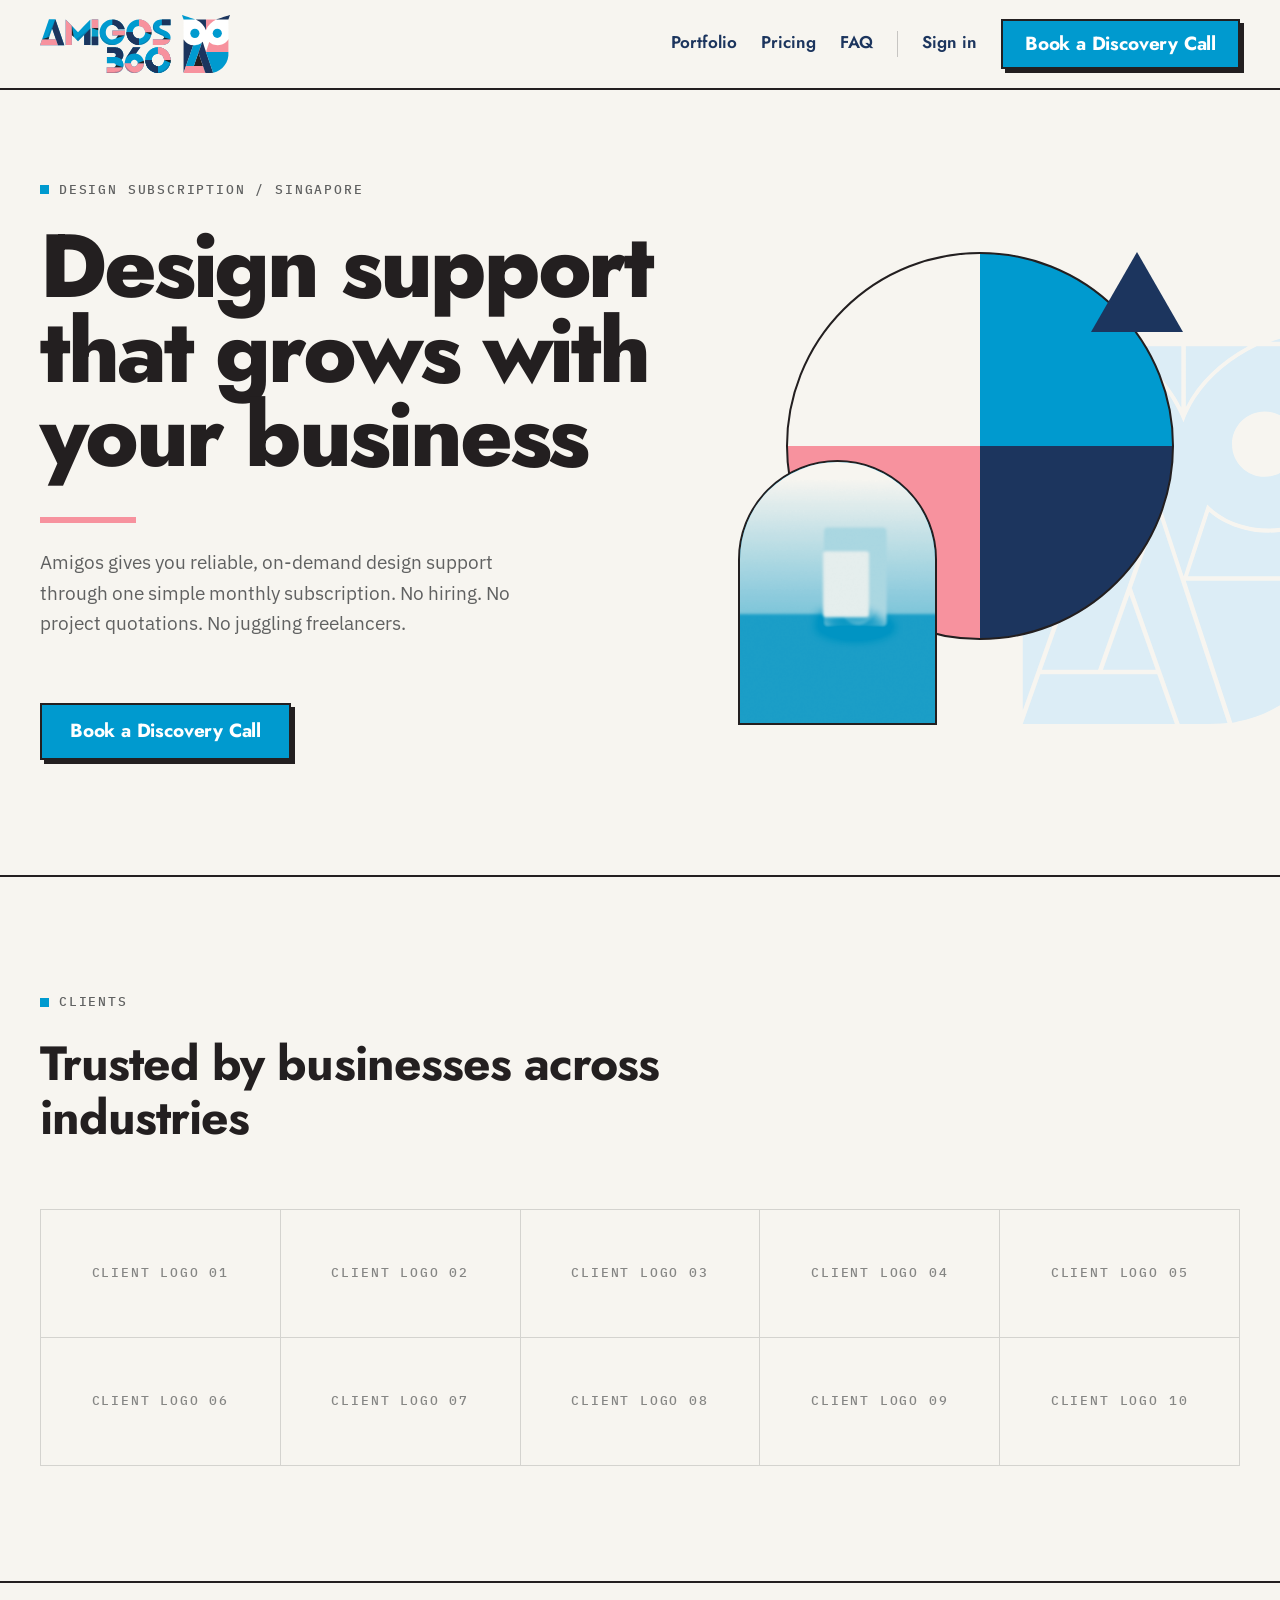
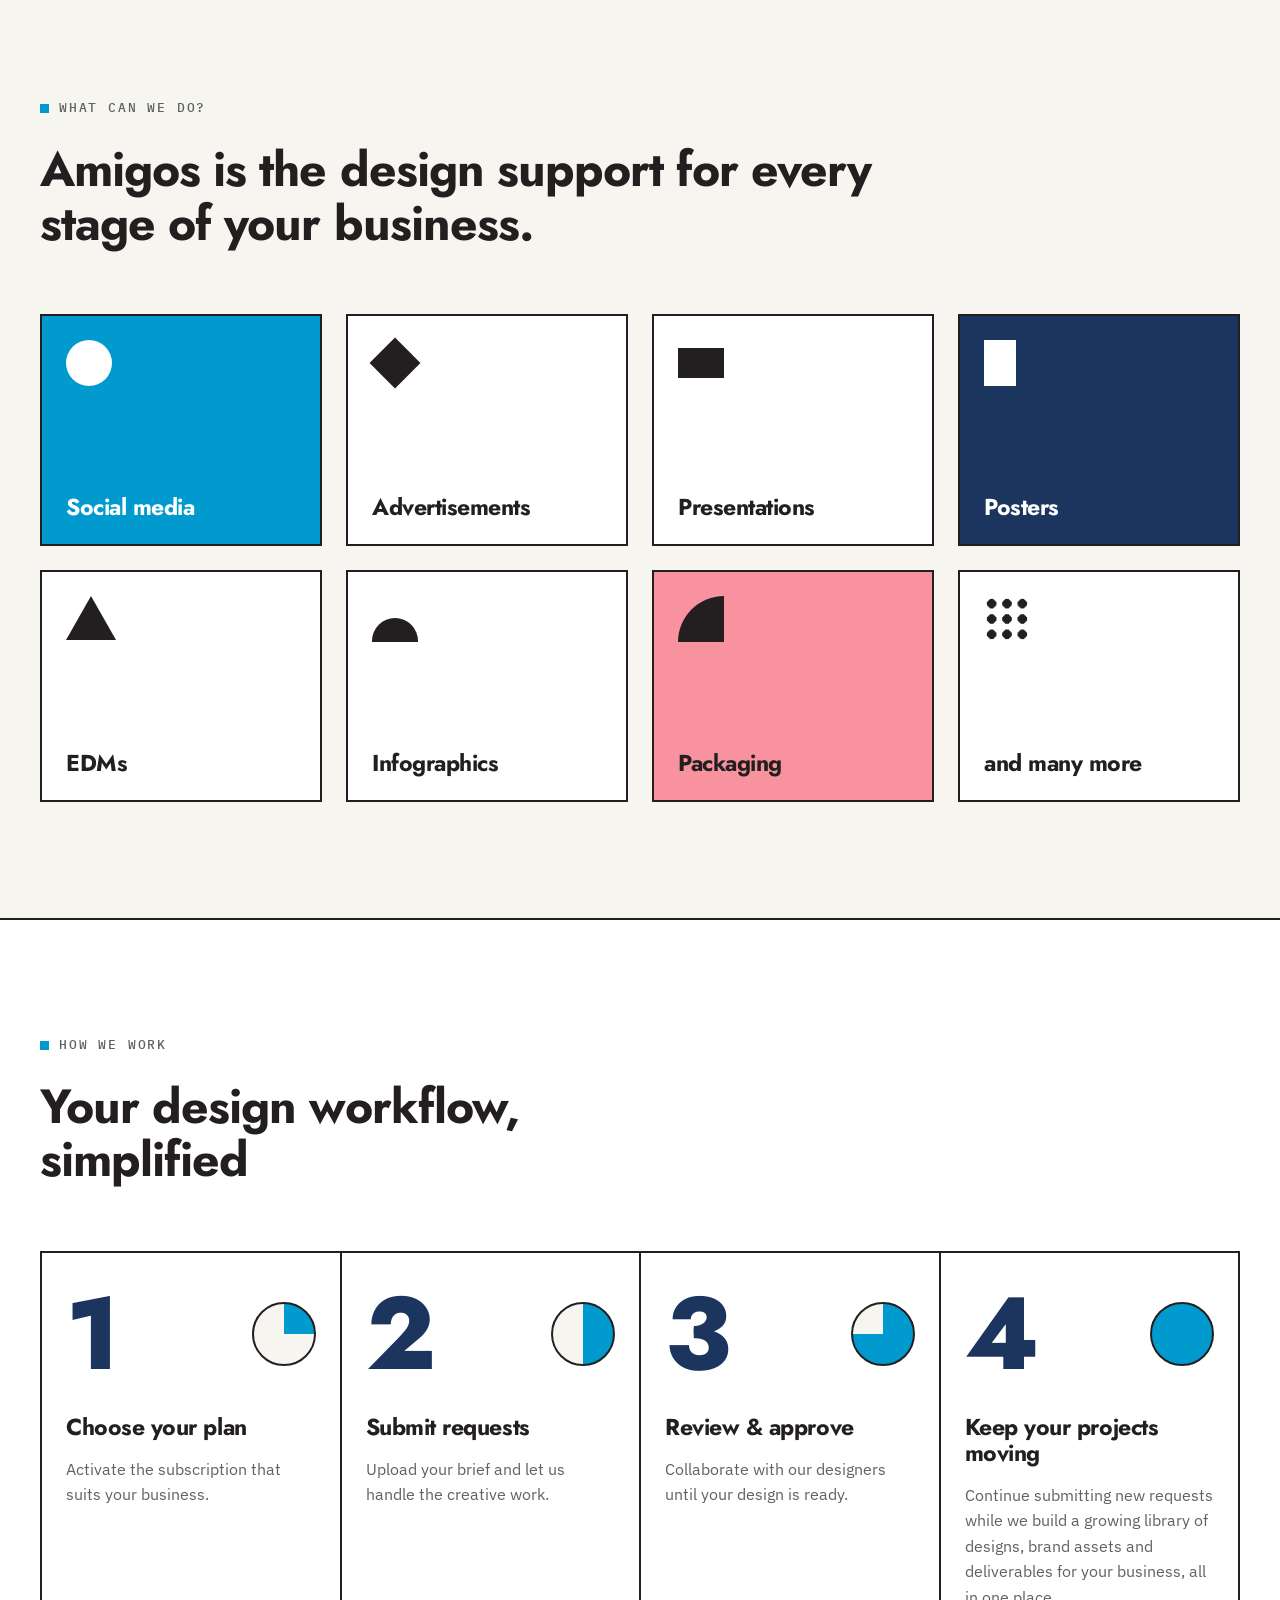
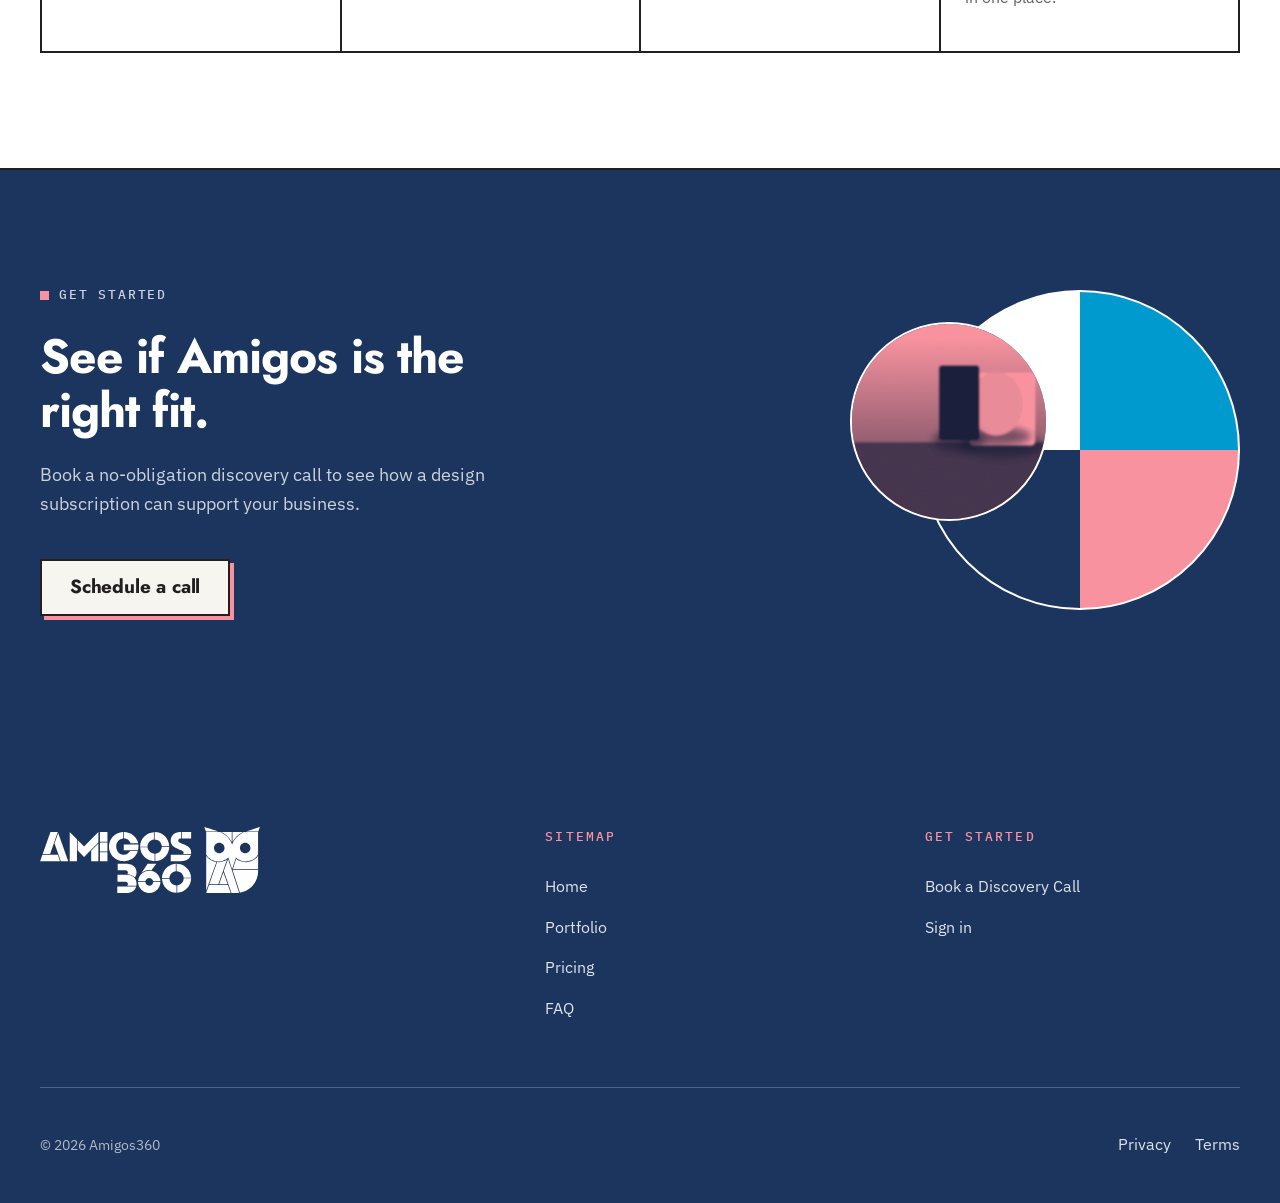
==== index.html @ 3d534c35 "Use the full-colour lockup in the navbar Swapped the navbar logo from deep-slate to the multicolour " ====
<!DOCTYPE html>
<html lang="en-SG">
<head>
  <meta charset="UTF-8">
  <meta name="viewport" content="width=device-width, initial-scale=1">
  <title>Amigos360 — Design support that grows with your business</title>
  <meta name="description" content="Amigos gives you reliable, on-demand design support through one simple monthly subscription. No hiring. No project quotations. No juggling freelancers.">

  <!-- Pre-launch. Remove both of these, and the Disallow in robots.txt, at sign-off. -->
  <meta name="robots" content="noindex, nofollow">

  <link rel="preconnect" href="https://fonts.googleapis.com">
  <link rel="preconnect" href="https://fonts.gstatic.com" crossorigin>
  <link href="https://fonts.googleapis.com/css2?family=IBM+Plex+Mono:wght@400;500&family=IBM+Plex+Sans:wght@400;500;600&family=Jost:wght@400;500;600;700;800&display=swap" rel="stylesheet">
  <link rel="stylesheet" href="css/styles.css">
  <link rel="icon" href="assets/amigos360-owl-cerulean.svg" type="image/svg+xml">

  <!-- Scroll-reveal only hides content once JS is confirmed running.
       Webflow does the same thing with its w-mod-js class. -->
  <script>document.documentElement.className += " js-on";</script>
</head>
<body>

  <a class="skip-link" href="#main">Skip to main content</a>

  <!-- ===== NAVBAR (shared component — identical markup on every page) ===== -->
  <header class="navbar">
    <div class="container">
      <div class="navbar-inner">
        <a class="navbar-brand" href="index.html" aria-label="Amigos360 home">
          <img class="navbar-logo" src="assets/amigos360-full-logo-colour.svg" alt="Amigos360">
        </a>

        <button class="nav-toggle" type="button" aria-expanded="false" aria-controls="nav-menu" aria-label="Open menu">
          <span class="nav-toggle-bar"></span>
          <span class="nav-toggle-bar"></span>
          <span class="nav-toggle-bar"></span>
        </button>

        <nav class="nav-menu" id="nav-menu" aria-label="Main">
          <a class="nav-link" href="portfolio.html">Portfolio</a>
          <a class="nav-link" href="pricing.html">Pricing</a>
          <a class="nav-link" href="faq.html">FAQ</a>
          <span class="nav-divider" aria-hidden="true"></span>
          <a class="nav-link" href="sign-in.html">Sign in</a>
          <a class="btn btn-primary nav-cta" href="book-a-call.html">Book a Discovery Call</a>
        </nav>
      </div>
    </div>
  </header>

  <main id="main">

    <!-- ===== HERO ===== -->
    <section class="section-hero">
      <div class="container">
        <div class="hero-inner">

          <div class="hero-content">
            <!-- TODO: eyebrow copy is mine, derived from the brief's own description
                 of Amigos360 ("a design-subscription service based in Singapore").
                 Needs client sign-off, same as the two below. -->
            <p class="eyebrow"><span class="eyebrow-marker" aria-hidden="true"></span>Design subscription / Singapore</p>
            <h1 class="hero-heading">Design support that grows with your business</h1>
            <div class="hero-rule" aria-hidden="true"></div>
            <p class="hero-sub">Amigos gives you reliable, on-demand design support through one simple monthly subscription. No hiring. No project quotations. No juggling freelancers.</p>
            <div class="hero-actions">
              <a class="btn btn-primary" href="book-a-call.html">Book a Discovery Call</a>
            </div>
          </div>

          <!-- Signature element: the 360 dial. Four quadrants = one full turn,
               echoing both the owl mark's geometry and the name. It reappears
               at quarter-turn increments in "How we work" and again in the CTA band. -->
          <!-- Photomontage: flat geometry + one duotone photographic cut.
               TODO: swap the placeholder for real Amigos photography — the
               duotone treatment is applied in CSS, so any image inherits it. -->
          <div class="hero-figure">
            <img class="hero-owl" src="assets/amigos360-owl-wash.svg" alt="" aria-hidden="true">
            <div class="hero-dial" aria-hidden="true"></div>
            <div class="hero-photo photo photo-duo-cerulean photo-arch">
              <img class="photo-img" src="assets/photo-placeholder-portrait.jpg"
                   alt="Placeholder for Amigos studio photography" loading="lazy" width="1200" height="1500">
              <span class="photo-tint" aria-hidden="true"></span>
            </div>
            <div class="hero-triangle" aria-hidden="true"></div>
          </div>

        </div>
      </div>
    </section>

    <!-- ===== SOCIAL PROOF ===== -->
    <section class="section-proof">
      <div class="container">
        <div class="proof-head reveal">
          <!-- TODO: eyebrow copy needs client sign-off. -->
          <p class="eyebrow"><span class="eyebrow-marker" aria-hidden="true"></span>Clients</p>
          <h2 class="section-heading section-heading-wide">Trusted by businesses across industries</h2>
        </div>

        <!-- TODO: replace the ten slots with real client logos (grayscale SVG/PNG). -->
        <div class="proof-grid reveal">
          <div class="proof-cell"><span class="proof-slot">Client logo 01</span></div>
          <div class="proof-cell"><span class="proof-slot">Client logo 02</span></div>
          <div class="proof-cell"><span class="proof-slot">Client logo 03</span></div>
          <div class="proof-cell"><span class="proof-slot">Client logo 04</span></div>
          <div class="proof-cell"><span class="proof-slot">Client logo 05</span></div>
          <div class="proof-cell"><span class="proof-slot">Client logo 06</span></div>
          <div class="proof-cell"><span class="proof-slot">Client logo 07</span></div>
          <div class="proof-cell"><span class="proof-slot">Client logo 08</span></div>
          <div class="proof-cell"><span class="proof-slot">Client logo 09</span></div>
          <div class="proof-cell"><span class="proof-slot">Client logo 10</span></div>
        </div>
      </div>
    </section>

    <!-- ===== WHAT CAN WE DO ===== -->
    <section class="section-services">
      <div class="container">
        <div class="services-head reveal">
          <p class="eyebrow"><span class="eyebrow-marker" aria-hidden="true"></span>What can we do?</p>
          <h2 class="section-heading section-heading-wide">Amigos is the design support for every stage of your business.</h2>
        </div>

        <div class="services-grid reveal">
          <div class="service-tile service-tile-cerulean">
            <span class="service-icon service-icon-circle" aria-hidden="true"></span>
            <h3 class="service-label">Social media</h3>
          </div>
          <div class="service-tile">
            <span class="service-icon service-icon-diamond" aria-hidden="true"></span>
            <h3 class="service-label">Advertisements</h3>
          </div>
          <div class="service-tile">
            <span class="service-icon service-icon-wide" aria-hidden="true"></span>
            <h3 class="service-label">Presentations</h3>
          </div>
          <div class="service-tile service-tile-slate">
            <span class="service-icon service-icon-tall" aria-hidden="true"></span>
            <h3 class="service-label">Posters</h3>
          </div>
          <div class="service-tile">
            <span class="service-icon service-icon-triangle" aria-hidden="true"></span>
            <h3 class="service-label">EDMs</h3>
          </div>
          <div class="service-tile">
            <span class="service-icon service-icon-semi" aria-hidden="true"></span>
            <h3 class="service-label">Infographics</h3>
          </div>
          <div class="service-tile service-tile-blush">
            <span class="service-icon service-icon-quarter" aria-hidden="true"></span>
            <h3 class="service-label">Packaging</h3>
          </div>
          <div class="service-tile">
            <span class="service-icon service-icon-dots" aria-hidden="true"></span>
            <h3 class="service-label">and many more</h3>
          </div>
        </div>
      </div>
    </section>

    <!-- ===== HOW WE WORK ===== -->
    <section class="section-process">
      <div class="container">
        <div class="process-head reveal">
          <p class="eyebrow"><span class="eyebrow-marker" aria-hidden="true"></span>How we work</p>
          <h2 class="section-heading">Your design workflow, simplified</h2>
        </div>

        <!-- Each step closes another 90° of the dial; step 4 completes the turn. -->
        <div class="process-grid reveal">
          <div class="process-step">
            <div class="step-topline">
              <span class="step-numeral">1</span>
              <span class="step-dial step-dial-1" aria-hidden="true"></span>
            </div>
            <h3 class="step-title">Choose your plan</h3>
            <p class="step-body">Activate the subscription that suits your business.</p>
          </div>

          <div class="process-step">
            <div class="step-topline">
              <span class="step-numeral">2</span>
              <span class="step-dial step-dial-2" aria-hidden="true"></span>
            </div>
            <h3 class="step-title">Submit requests</h3>
            <p class="step-body">Upload your brief and let us handle the creative work.</p>
          </div>

          <div class="process-step">
            <div class="step-topline">
              <span class="step-numeral">3</span>
              <span class="step-dial step-dial-3" aria-hidden="true"></span>
            </div>
            <h3 class="step-title">Review &amp; approve</h3>
            <p class="step-body">Collaborate with our designers until your design is ready.</p>
          </div>

          <div class="process-step">
            <div class="step-topline">
              <span class="step-numeral">4</span>
              <span class="step-dial step-dial-4" aria-hidden="true"></span>
            </div>
            <h3 class="step-title">Keep your projects moving</h3>
            <p class="step-body">Continue submitting new requests while we build a growing library of designs, brand assets and deliverables for your business, all in one place.</p>
          </div>
        </div>
      </div>
    </section>

    <!-- ===== CTA BAND (shared component — reused on pricing, portfolio, faq) ===== -->
    <section class="section-cta">
      <div class="container">
        <div class="cta-inner">
          <div class="cta-content">
            <!-- TODO: eyebrow copy needs client sign-off. Reuses the footer
                 column title wording so the vocabulary stays consistent. -->
            <p class="eyebrow eyebrow-light"><span class="eyebrow-marker eyebrow-marker-blush" aria-hidden="true"></span>Get started</p>
            <h2 class="cta-heading text-light">See if Amigos is the right fit.</h2>
            <p class="cta-sub">Book a no-obligation discovery call to see how a design subscription can support your business.</p>
            <div class="cta-actions">
              <a class="btn btn-paper" href="book-a-call.html">Schedule a call</a>
            </div>
          </div>

          <div class="cta-figure">
            <div class="cta-dial" aria-hidden="true"></div>
            <div class="cta-photo photo photo-duo-blush photo-circle">
              <img class="photo-img" src="assets/photo-placeholder-square.jpg"
                   alt="Placeholder for Amigos studio photography" loading="lazy" width="1200" height="1200">
              <span class="photo-tint" aria-hidden="true"></span>
            </div>
          </div>
        </div>
      </div>
    </section>

  </main>

  <!-- ===== FOOTER (shared component — identical markup on every page) ===== -->
  <footer class="footer">
    <div class="container">
      <div class="footer-inner">
        <div class="footer-brand">
          <img class="footer-logo" src="assets/amigos360-full-logo-reverse-white.svg" alt="Amigos360">
          <!-- TODO: optional one-line footer blurb — use .footer-blurb. Client copy required. -->
        </div>

        <div class="footer-col">
          <h2 class="footer-col-title">Sitemap</h2>
          <ul class="footer-list">
            <li><a class="footer-link" href="index.html">Home</a></li>
            <li><a class="footer-link" href="portfolio.html">Portfolio</a></li>
            <li><a class="footer-link" href="pricing.html">Pricing</a></li>
            <li><a class="footer-link" href="faq.html">FAQ</a></li>
          </ul>
        </div>

        <div class="footer-col">
          <h2 class="footer-col-title">Get started</h2>
          <ul class="footer-list">
            <li><a class="footer-link" href="book-a-call.html">Book a Discovery Call</a></li>
            <li><a class="footer-link" href="sign-in.html">Sign in</a></li>
          </ul>
        </div>
      </div>

      <div class="footer-base">
        <p class="footer-copy">© 2026 Amigos360</p>
        <!-- TODO: legal pages not in scope — links point nowhere until pages exist. -->
        <div class="footer-legal">
          <a class="footer-link" href="#">Privacy</a>
          <a class="footer-link" href="#">Terms</a>
        </div>
      </div>
    </div>
  </footer>

  <script src="js/main.js"></script>
</body>
</html>
---- css/styles.css ----
/* =========================================================================
   AMIGOS360 — styles.css
   Bauhaus-derived design system. Vanilla CSS, desktop-first.
   Breakpoints match Webflow defaults: 1280 / 992 / 768 / 480.
   Style via classes only. Max 2 levels of descendant selectors.
   ========================================================================= */

/* ===== TOKENS ===== */
:root {
  /* Brand colour — sampled from the supplied logo SVGs, not approximated */
  --cerulean:    #009ACF;   /* logo .cls-1 / .cls-7 */
  --deep-slate:  #1C355E;   /* logo .cls-2 / .cls-3 */
  --blush:       #F7929E;   /* logo .cls-6 */
  --ink:         #231F20;   /* logo .cls-5 — body text + hard print shadow */
  --grey:        #606161;   /* logo .cls-1 (colour variant) — muted text, 5.7:1 on paper */
  --paper:       #F7F5F0;   /* off-white ground */
  --white:       #FFFFFF;

  /* Tints used only as flat fills, never behind text */
  --cerulean-wash: #E5F4FA;
  --blush-wash:    #FDEBED;

  /* Type */
  --font-display: "Jost", "Century Gothic", "Futura", sans-serif;
  /* IBM Plex Sans, not Inter. Plex Sans and Plex Mono are one superfamily drawn
     together, so the body text and the micro-labels share skeletons — the same
     pairing the Halden Miller reference uses. It is also a closer stand-in for
     the real brand face (Helvetica Now Text) than Inter, which reads as generic
     product-UI and turns up on every third site. */
  --font-body:    "IBM Plex Sans", "Helvetica Neue", Arial, sans-serif;
  /* Utility face for every micro-label: eyebrows, placeholder captions, footer
     column titles. Borrowed from the Halden Miller reference, which sets all its
     small labels in IBM Plex Mono. A technical/stencil annotation face is also
     period-correct for Bauhaus, so it costs the direction nothing. */
  --font-mono:    "IBM Plex Mono", ui-monospace, SFMono-Regular, Menlo, monospace;

  --fs-h1:      clamp(3rem, 7vw, 6rem);
  --fs-h2:      clamp(2.125rem, 4.2vw, 3rem);
  --fs-h3:      clamp(1.25rem, 1.8vw, 1.5rem);
  --fs-body:    1.125rem;
  --fs-body-sm: 1rem;
  --fs-label:   0.8125rem;
  --fs-numeral: clamp(4rem, 8vw, 7.5rem);

  --lh-tight: 0.94;
  --lh-snug:  1.12;
  --lh-body:  1.6;

  /* Spacing */
  --s-xs:  8px;
  --s-sm:  16px;
  --s-md:  24px;
  --s-lg:  40px;
  --s-xl:  64px;
  --s-2xl: 96px;
  --s-3xl: 128px;

  --section-py: clamp(64px, 9vw, 128px);
  --container-max: 1280px;
  --container-pad: clamp(20px, 5vw, 40px);

  /* Structure — Bauhaus keeps its construction visible */
  --rule: 1px solid rgba(35, 31, 32, 0.16);
  --rule-strong: 2px solid var(--ink);
  --border-w: 2px;
  --print-shadow: 4px 4px 0 var(--ink);
  --print-shadow-sm: 3px 3px 0 var(--ink);

  --ease: cubic-bezier(0.2, 0.7, 0.3, 1);
}

/* ===== RESET & BASE ===== */
*,
*::before,
*::after { box-sizing: border-box; }

/* The UA stylesheet's [hidden] { display: none } is a *user-agent* rule, so ANY
   author rule that sets display beats it. .placeholder-media sets display:flex,
   which silently defeated the portfolio filter — filtered-out tiles stayed on
   screen. Enforce it once here so hiding works on every element. */
[hidden] { display: none !important; }

html { -webkit-text-size-adjust: 100%; scroll-behavior: smooth; }

body {
  margin: 0;
  background-color: var(--paper);
  color: var(--ink);
  font-family: var(--font-body);
  font-size: var(--fs-body);
  line-height: var(--lh-body);
  -webkit-font-smoothing: antialiased;
}

img { max-width: 100%; height: auto; display: block; border: 0; }

h1, h2, h3, h4 {
  margin: 0;
  font-family: var(--font-display);
  font-weight: 700;
  letter-spacing: -0.02em;
}

p { margin: 0; }

ul { margin: 0; padding: 0; list-style: none; }

a { color: inherit; text-decoration: none; }

button { font: inherit; color: inherit; background: none; border: 0; cursor: pointer; }

/* Visible focus on every interactive element — Bauhaus-appropriate hard ring */
a:focus-visible,
button:focus-visible,
input:focus-visible,
select:focus-visible,
summary:focus-visible {
  outline: 3px solid var(--cerulean);
  outline-offset: 3px;
}

.skip-link {
  position: absolute;
  left: -9999px;
  top: 0;
  z-index: 999;
  padding: 12px 20px;
  background-color: var(--deep-slate);
  color: var(--white);
  font-family: var(--font-display);
  font-weight: 700;
}
.skip-link:focus { left: 0; }

/* ===== LAYOUT ===== */
.container {
  width: 100%;
  max-width: var(--container-max);
  margin: 0 auto;
  padding-inline: var(--container-pad);
}

/* ===== TYPOGRAPHY UTILITIES ===== */
/* Section eyebrow. Mono label + a square marker — the reference uses a rounded
   pill here, which would fight this system's zero-radius rule, so the chip
   becomes a geometric primitive instead. */
.eyebrow {
  display: flex;
  align-items: center;
  gap: 10px;
  font-family: var(--font-mono);
  font-size: var(--fs-label);
  font-weight: 500;
  letter-spacing: 0.14em;
  text-transform: uppercase;
  color: var(--grey);
  margin-bottom: var(--s-md);
}

.eyebrow-marker {
  flex-shrink: 0;
  width: 9px;
  height: 9px;
  background-color: var(--cerulean);
}

.eyebrow-light { color: rgba(255, 255, 255, 0.78); }
.eyebrow-marker-blush { background-color: var(--blush); }

.section-heading {
  font-size: var(--fs-h2);
  line-height: var(--lh-snug);
  max-width: 20ch;
}

.section-heading-wide { max-width: 26ch; }

.section-intro {
  font-size: var(--fs-body);
  color: var(--grey);
  max-width: 54ch;
  margin-top: var(--s-md);
}

.text-light { color: var(--white); }

/* ===== BUTTONS =====
   Cerulean + white measures 3.22:1, which clears WCAG AA for LARGE text only.
   Every cerulean button is therefore locked to 700 weight at 19px minimum,
   plus a hard ink border that carries the edge. Never shrink these below 19px. */
.btn {
  display: inline-flex;
  align-items: center;
  justify-content: center;
  gap: var(--s-xs);
  padding: 16px 28px;
  border: var(--border-w) solid var(--ink);
  border-radius: 0;
  font-family: var(--font-display);
  font-size: 1.1875rem;   /* 19px — AA large-text threshold at 700 */
  font-weight: 700;
  line-height: 1.1;
  letter-spacing: -0.01em;
  text-align: center;
  transition: transform 0.18s var(--ease), box-shadow 0.18s var(--ease),
              background-color 0.18s var(--ease);
}

.btn-primary {
  background-color: var(--cerulean);
  color: var(--white);
  box-shadow: var(--print-shadow);
}
.btn-primary:hover { transform: translate(-2px, -2px); box-shadow: 6px 6px 0 var(--ink); }
.btn-primary:active { transform: translate(2px, 2px); box-shadow: 1px 1px 0 var(--ink); }

.btn-slate {
  background-color: var(--deep-slate);
  color: var(--white);
  box-shadow: var(--print-shadow);
}
.btn-slate:hover { transform: translate(-2px, -2px); box-shadow: 6px 6px 0 var(--ink); }
.btn-slate:active { transform: translate(2px, 2px); box-shadow: 1px 1px 0 var(--ink); }

.btn-paper {
  background-color: var(--paper);
  color: var(--ink);
  box-shadow: 4px 4px 0 var(--blush);
}
.btn-paper:hover { transform: translate(-2px, -2px); box-shadow: 6px 6px 0 var(--blush); }
.btn-paper:active { transform: translate(2px, 2px); box-shadow: 1px 1px 0 var(--blush); }

.btn-full { width: 100%; }

/* ===== NAVBAR ===== */
.navbar {
  position: sticky;
  top: 0;
  z-index: 100;
  background-color: var(--paper);
  border-bottom: var(--rule-strong);
}

.navbar-inner {
  display: flex;
  align-items: center;
  justify-content: space-between;
  gap: var(--s-lg);
  min-height: 88px;
  padding-block: 14px;
}

.navbar-brand { display: block; flex-shrink: 0; }

.navbar-logo { width: 190px; height: auto; }

.nav-menu {
  display: flex;
  align-items: center;
  gap: var(--s-lg);
}

.nav-link {
  font-family: var(--font-display);
  font-size: 1.0625rem;
  font-weight: 600;
  color: var(--deep-slate);
  padding-block: 6px;
  border-bottom: 2px solid transparent;
  transition: border-color 0.18s var(--ease);
}
.nav-link:hover { border-bottom-color: var(--cerulean); }

.nav-link-current { border-bottom-color: var(--cerulean); }

.nav-divider {
  width: 1px;
  height: 26px;
  background-color: rgba(35, 31, 32, 0.22);
}

.nav-cta { padding: 13px 22px; }

.nav-toggle {
  display: none;
  flex-direction: column;
  justify-content: center;
  gap: 5px;
  width: 48px;
  height: 48px;
  padding: 0 10px;
  border: var(--border-w) solid var(--ink);
  background-color: var(--white);
}

.nav-toggle-bar {
  display: block;
  height: 2px;
  width: 100%;
  background-color: var(--ink);
  transition: transform 0.2s var(--ease), opacity 0.2s var(--ease);
}

/* ===== FOOTER ===== */
.footer {
  background-color: var(--deep-slate);
  color: var(--white);
  padding-top: var(--s-2xl);
  padding-bottom: var(--s-lg);
}

.footer-inner {
  display: grid;
  grid-template-columns: 1.4fr 1fr 1fr;
  gap: var(--s-xl);
  padding-bottom: var(--s-xl);
  border-bottom: 1px solid rgba(255, 255, 255, 0.22);
}

.footer-logo { width: 220px; margin-bottom: var(--s-md); }

.footer-blurb {
  font-size: var(--fs-body-sm);
  color: rgba(255, 255, 255, 0.72);
  max-width: 34ch;
}

.footer-col-title {
  font-family: var(--font-mono);
  font-size: var(--fs-label);
  font-weight: 500;
  letter-spacing: 0.16em;
  text-transform: uppercase;
  color: var(--blush);
  margin-bottom: var(--s-md);
}

.footer-list { display: flex; flex-direction: column; gap: 12px; }

.footer-link {
  font-size: var(--fs-body-sm);
  color: rgba(255, 255, 255, 0.86);
  border-bottom: 1px solid transparent;
  align-self: flex-start;
  padding-block: 4px;   /* lifts the hit area to 29px — WCAG 2.5.8 wants 24px+ */
}
.footer-link:hover { border-bottom-color: var(--blush); color: var(--white); }

.footer-base {
  display: flex;
  align-items: center;
  justify-content: space-between;
  gap: var(--s-md);
  padding-top: var(--s-lg);
  font-size: 0.875rem;
  color: rgba(255, 255, 255, 0.66);
}

.footer-legal { display: flex; gap: var(--s-md); }

/* ===== CTA BAND (shared component) ===== */
.section-cta {
  background-color: var(--deep-slate);
  color: var(--white);
  padding-block: var(--section-py);
  overflow: hidden;
}

.cta-inner {
  display: grid;
  grid-template-columns: 1.35fr 1fr;
  align-items: center;
  gap: var(--s-2xl);
  position: relative;
}

.cta-heading {
  font-size: var(--fs-h2);
  line-height: var(--lh-snug);
  max-width: 16ch;
}

.cta-sub {
  margin-top: var(--s-md);
  font-size: var(--fs-body);
  color: rgba(255, 255, 255, 0.78);
  max-width: 46ch;
}

.cta-actions { margin-top: var(--s-lg); }

/* The 360 motif again — a full dial, closing the loop the page opened with.
   Deliberately no owl here: it collided with the dial's white quadrant, and the
   dial alone is the stronger closing mark. */
/* justify-self, not margin-left:auto — auto margins cancel a grid item's
   stretch, which collapsed this box to 0x0 and took the dial with it. */
.cta-figure {
  position: relative;
  justify-self: end;
  width: 100%;
  max-width: 320px;
  aspect-ratio: 1;
}

.cta-dial {
  position: absolute;
  inset: 0;
  border-radius: 50%;
  border: var(--border-w) solid var(--white);
  background-image: conic-gradient(
    var(--cerulean) 0deg 90deg,
    var(--blush) 90deg 180deg,
    transparent 180deg 270deg,
    var(--white) 270deg 360deg
  );
}

/* Photographic counterpart, offset behind the flat dial — the same montage
   pairing as the hero, reversed so the page closes on the photo, not the shape. */
.cta-photo {
  position: absolute;
  left: -22%;
  bottom: -10%;
  width: 62%;
  aspect-ratio: 1;
  border: var(--border-w) solid var(--white);
  z-index: 2;
}

/* ===== PHOTOMONTAGE =====
   Bauhaus/Constructivist duotone: a grayscale plate printed in two inks, cut
   into a geometric shape and overlapped with flat colour. Three stacked layers:

     1. container background = the SHADOW ink
     2. the grayscale image, mix-blend-mode: screen → shadows take the container ink
     3. .photo-tint overlay,  mix-blend-mode: multiply → highlights take the second ink

   Webflow rebuild: Effects panel → Filter (grayscale) on the image, Blending on
   both the image and the tint div. No custom code needed. */
.photo {
  position: relative;
  overflow: hidden;
  background-color: var(--deep-slate);
  isolation: isolate;          /* keeps the blend from reaching the page behind */
}

.photo-img {
  display: block;
  width: 100%;
  height: 100%;
  object-fit: cover;
  filter: grayscale(1) contrast(1.12);
  mix-blend-mode: screen;
}

.photo-tint {
  position: absolute;
  inset: 0;
  mix-blend-mode: multiply;
  pointer-events: none;
}

/* Ink pairs. Container = shadow ink, .photo-tint = highlight ink.
   Final shadows land on shadow x highlight, final highlights on the highlight
   ink alone — so the HIGHLIGHT ink must be light or the image goes muddy.
   Cerulean is a mid-tone and caps brightness, so it is only ever a shadow ink. */
.photo-duo-cerulean { background-color: var(--cerulean); }
.photo-duo-cerulean .photo-tint { background-color: var(--paper); }

.photo-duo-blush { background-color: var(--deep-slate); }
.photo-duo-blush .photo-tint { background-color: var(--blush); }

.photo-duo-slate { background-color: var(--ink); }
.photo-duo-slate .photo-tint { background-color: var(--cerulean-wash); }

/* Straight grayscale, no second ink — for the client logo wall */
.photo-mono .photo-img { mix-blend-mode: normal; }
.photo-mono .photo-tint { display: none; }

/* Geometric cuts. The shape is the montage. */
.photo-circle  { border-radius: 50%; aspect-ratio: 1; }
.photo-arch    { border-radius: 999px 999px 0 0; }
.photo-quarter { border-radius: 100% 0 0 0; }
.photo-square  { border-radius: 0; }

.photo-caption {
  position: absolute;
  left: var(--s-md);
  bottom: var(--s-md);
  z-index: 2;
  font-family: var(--font-mono);
  font-size: var(--fs-label);
  font-weight: 500;
  letter-spacing: 0.1em;
  text-transform: uppercase;
  color: var(--white);
}

/* ===== PLACEHOLDER MEDIA (reusable) ===== */
.placeholder-media {
  display: flex;
  align-items: flex-end;
  padding: var(--s-md);
  border: var(--border-w) solid var(--ink);
  background-color: var(--cerulean-wash);
  color: var(--ink);
  overflow: hidden;
}

.placeholder-label {
  font-family: var(--font-mono);
  font-size: var(--fs-label);
  font-weight: 500;
  letter-spacing: 0.08em;
  text-transform: uppercase;
  line-height: 1.3;
}

.placeholder-1x1  { aspect-ratio: 1 / 1; }
.placeholder-4x5  { aspect-ratio: 4 / 5; }
.placeholder-16x9 { aspect-ratio: 16 / 9; }

/* Ink, not white. White on cerulean is 3.22:1 — fine for a 24px+ bold service
   label, but these captions are 13px, which needs 4.5:1. Ink gives 5.07:1. */
.placeholder-cerulean { background-color: var(--cerulean); color: var(--ink); }
.placeholder-slate    { background-color: var(--deep-slate); color: var(--white); }
.placeholder-blush    { background-color: var(--blush); color: var(--ink); }
.placeholder-paper    { background-color: var(--paper); color: var(--ink); }
.placeholder-white    { background-color: var(--white); color: var(--ink); }

/* ===== HERO ===== */
.section-hero {
  padding-block: clamp(56px, 7vw, 104px) clamp(64px, 9vw, 120px);
  border-bottom: var(--rule-strong);
  overflow: hidden;
}

.hero-inner {
  display: grid;
  grid-template-columns: 7fr 5fr;   /* asymmetric: type block ~58% */
  align-items: center;
  gap: var(--s-2xl);
}

.hero-heading {
  font-size: var(--fs-h1);
  font-weight: 800;
  line-height: var(--lh-tight);
  letter-spacing: -0.035em;
  max-width: 14ch;
}

.hero-rule {
  width: 96px;
  height: 6px;
  background-color: var(--blush);
  margin-block: var(--s-lg) var(--s-md);
}

.hero-sub {
  font-size: clamp(1.125rem, 1.5vw, 1.3125rem);
  color: var(--grey);
  max-width: 46ch;
}

.hero-actions {
  display: flex;
  flex-wrap: wrap;
  gap: var(--s-md);
  margin-top: var(--s-xl);
}

/* Hero composition — the signature 360 dial */
.hero-figure {
  position: relative;
  aspect-ratio: 1;
  width: 100%;
}

/* Width + aspect-ratio, never four unequal insets — insets made this an ellipse. */
.hero-dial {
  position: absolute;
  top: 4%;
  left: 4%;
  width: 82%;
  aspect-ratio: 1;
  border-radius: 50%;
  border: var(--border-w) solid var(--ink);
  background-image: conic-gradient(
    var(--cerulean)   0deg  90deg,
    var(--deep-slate) 90deg 180deg,
    var(--blush)      180deg 270deg,
    var(--paper)      270deg 360deg
  );
}

/* The montage element: a duotone photo cut to an arch, overlapping the dial.
   Arch, circle, triangle — three primitives, one of them photographic. */
.hero-photo {
  position: absolute;
  left: -6%;
  bottom: -4%;
  width: 42%;
  aspect-ratio: 3 / 4;
  border: var(--border-w) solid var(--ink);
  z-index: 2;
}

.hero-triangle {
  position: absolute;
  right: 12%;
  top: 4%;
  width: 0;
  height: 0;
  border-left: 46px solid transparent;
  border-right: 46px solid transparent;
  border-bottom: 80px solid var(--deep-slate);
}

/* Owl at low emphasis, bleeding off the hero's right edge (clipped by
   .section-hero overflow). Flat pale tint rather than opacity — Bauhaus
   colour blocking stays honest, and it never competes with the dial. */
.hero-owl {
  position: absolute;
  right: -26%;
  bottom: -6%;
  width: 76%;
}

/* ===== SOCIAL PROOF ===== */
.section-proof {
  padding-block: var(--section-py);
  border-bottom: var(--rule-strong);
}

.proof-head { margin-bottom: var(--s-xl); }

/* The grid is the graphic: hairline rules do the work, no boxes */
.proof-grid {
  display: grid;
  grid-template-columns: repeat(5, 1fr);
  border-top: var(--rule);
  border-left: var(--rule);
}

.proof-cell {
  display: flex;
  align-items: center;
  justify-content: center;
  min-height: 128px;
  padding: var(--s-md);
  border-right: var(--rule);
  border-bottom: var(--rule);
}

.proof-slot {
  font-family: var(--font-mono);
  font-size: var(--fs-label);
  font-weight: 500;
  letter-spacing: 0.14em;
  text-transform: uppercase;
  color: var(--grey);
  opacity: 0.75;
}

/* ===== SERVICES ===== */
.section-services {
  padding-block: var(--section-py);
  border-bottom: var(--rule-strong);
}

.services-head { margin-bottom: var(--s-xl); }

.services-grid {
  display: grid;
  grid-template-columns: repeat(4, 1fr);
  gap: var(--s-md);
}

.service-tile {
  display: flex;
  flex-direction: column;
  justify-content: space-between;
  gap: var(--s-2xl);
  min-height: 232px;
  padding: var(--s-md);
  border: var(--border-w) solid var(--ink);
  background-color: var(--white);
}

.service-tile-cerulean { background-color: var(--cerulean); color: var(--white); }
.service-tile-slate    { background-color: var(--deep-slate); color: var(--white); }
.service-tile-blush    { background-color: var(--blush); color: var(--ink); }

.service-label {
  font-size: var(--fs-h3);
  font-weight: 700;
  line-height: var(--lh-snug);
}

/* Geometric icons — pure CSS primitives, one per service */
.service-icon {
  width: 46px;
  height: 46px;
  background-color: var(--ink);
}
.service-icon-circle    { border-radius: 50%; }
.service-icon-diamond   { transform: rotate(45deg); width: 36px; height: 36px; margin: 5px; }
.service-icon-wide      { height: 30px; margin-block: 8px; }
.service-icon-tall      { width: 32px; }
.service-icon-triangle  {
  width: 0; height: 0; background-color: transparent;
  border-left: 25px solid transparent;
  border-right: 25px solid transparent;
  border-bottom: 44px solid var(--ink);
}
.service-icon-semi      { height: 24px; border-radius: 46px 46px 0 0; margin-top: 22px; }
.service-icon-quarter   { border-radius: 100% 0 0 0; }
.service-icon-dots      {
  background-color: transparent;
  background-image: radial-gradient(var(--ink) 42%, transparent 44%);
  background-size: 15.33px 15.33px;
}

/* Icon colour follows tile contrast */
.service-tile-cerulean .service-icon,
.service-tile-slate .service-icon { background-color: var(--white); }
.service-tile-cerulean .service-icon-triangle,
.service-tile-slate .service-icon-triangle {
  background-color: transparent;
  border-bottom-color: var(--white);
}
.service-tile-cerulean .service-icon-dots,
.service-tile-slate .service-icon-dots {
  background-color: transparent;
  background-image: radial-gradient(var(--white) 42%, transparent 44%);
}

/* ===== PROCESS =====
   Four steps, each closing another 90° of the dial. Step 4 completes 360°.
   The numbering is load-bearing here: the plan really is a sequence. */
.section-process {
  padding-block: var(--section-py);
  background-color: var(--white);
  border-bottom: var(--rule-strong);
}

.process-head { margin-bottom: var(--s-xl); }

.process-grid {
  display: grid;
  grid-template-columns: repeat(4, 1fr);
  gap: 0;
  border-left: var(--rule-strong);
  border-bottom: var(--rule-strong);   /* closes the box; open rules read as broken */
}

.process-step {
  display: flex;
  flex-direction: column;
  padding: var(--s-lg) var(--s-md) var(--s-lg);
  border-right: var(--rule-strong);
  border-top: var(--rule-strong);
}

.step-topline {
  display: flex;
  align-items: center;
  justify-content: space-between;
  gap: var(--s-sm);
  margin-bottom: var(--s-lg);
}

.step-numeral {
  font-family: var(--font-display);
  font-size: var(--fs-numeral);
  font-weight: 800;
  line-height: 0.8;
  letter-spacing: -0.05em;
  color: var(--deep-slate);
}

.step-dial {
  flex-shrink: 0;
  width: 64px;
  height: 64px;
  border-radius: 50%;
  border: var(--border-w) solid var(--ink);
  background-color: var(--paper);
}
.step-dial-1 { background-image: conic-gradient(var(--cerulean) 0deg 90deg,  transparent 90deg 360deg); }
.step-dial-2 { background-image: conic-gradient(var(--cerulean) 0deg 180deg, transparent 180deg 360deg); }
.step-dial-3 { background-image: conic-gradient(var(--cerulean) 0deg 270deg, transparent 270deg 360deg); }
.step-dial-4 { background-image: conic-gradient(var(--cerulean) 0deg 360deg); }

.step-title {
  font-size: var(--fs-h3);
  font-weight: 700;
  line-height: var(--lh-snug);
  margin-bottom: var(--s-sm);
}

.step-body {
  font-size: var(--fs-body-sm);
  color: var(--grey);
}

/* ===== SCROLL REVEAL =====
   Scoped to .js-on (set by an inline script in <head>, the same trick Webflow
   uses with w-mod-js). Without it, a JS failure would hide the page's content
   permanently instead of degrading to plain visible markup. */
.js-on .reveal {
  opacity: 0;
  transform: translateY(18px);
  transition: opacity 0.6s var(--ease), transform 0.6s var(--ease);
}
.js-on .reveal-visible { opacity: 1; transform: none; }

@media (prefers-reduced-motion: reduce) {
  html { scroll-behavior: auto; }
  .js-on .reveal { opacity: 1; transform: none; transition: none; }
  .btn { transition: none; }
  *, *::before, *::after { animation-duration: 0.01ms !important; transition-duration: 0.01ms !important; }
}

/* =========================================================================
   RESPONSIVE — Webflow breakpoints
   ========================================================================= */

/* ----- 1280px ----- */
@media screen and (max-width: 1280px) {
  .nav-menu { gap: var(--s-md); }
  .hero-inner { gap: var(--s-xl); }
}

/* ----- 992px (tablet) ----- */
@media screen and (max-width: 992px) {
  .nav-toggle { display: flex; }

  .nav-menu {
    display: none;
    position: absolute;
    top: 100%;
    left: 0;
    right: 0;
    flex-direction: column;
    align-items: stretch;
    gap: 0;
    padding: var(--s-md) var(--container-pad) var(--s-lg);
    background-color: var(--paper);
    border-bottom: var(--rule-strong);
  }
  .nav-menu-open { display: flex; }

  .nav-link {
    font-size: 1.25rem;
    padding-block: 14px;
    border-bottom: var(--rule);
  }
  .nav-divider { display: none; }
  .nav-cta { margin-top: var(--s-md); }
  .navbar-inner { position: relative; }
  .navbar-logo { width: 164px; }

  .hero-inner { grid-template-columns: 1fr; gap: var(--s-xl); }
  .hero-figure { max-width: 440px; }
  .hero-heading { max-width: 18ch; }
  /* Pull the photo arch back in frame on a narrow canvas. */
  .hero-photo { left: 0; width: 40%; }

  .services-grid { grid-template-columns: repeat(2, 1fr); }
  .process-grid { grid-template-columns: repeat(2, 1fr); }
  .proof-grid { grid-template-columns: repeat(4, 1fr); }

  .cta-inner { grid-template-columns: 1fr; gap: var(--s-xl); }
  .cta-figure { margin-left: 0; max-width: 260px; }

  .footer-inner { grid-template-columns: 1fr 1fr; gap: var(--s-lg); }
}

/* ----- 768px (mobile landscape) ----- */
@media screen and (max-width: 768px) {
  :root { --fs-body: 1.0625rem; }

  .proof-grid { grid-template-columns: repeat(2, 1fr); }
  .proof-cell { min-height: 104px; }

  .service-tile { min-height: 188px; gap: var(--s-xl); }

  .step-topline { margin-bottom: var(--s-md); }
  .step-dial { width: 52px; height: 52px; }

  .footer-inner { grid-template-columns: 1fr; gap: var(--s-lg); }
  .footer-base { flex-direction: column; align-items: flex-start; }
}

/* ----- 480px (mobile portrait) ----- */
@media screen and (max-width: 480px) {
  .navbar-inner { min-height: 72px; }
  .navbar-logo { width: 142px; }

  .hero-actions { flex-direction: column; align-items: stretch; }
  .hero-triangle { border-left-width: 30px; border-right-width: 30px; border-bottom-width: 54px; }

  .services-grid { grid-template-columns: 1fr; }
  .process-grid { grid-template-columns: 1fr; }

  /* Single-column tiles at full height meant ~1700px of scroll for eight
     labels. Same tile, laid out as a row — icon beside label. */
  .service-tile {
    flex-direction: row;
    align-items: center;
    justify-content: flex-start;
    gap: var(--s-md);
    min-height: 88px;
  }

  .btn { width: 100%; }
  .nav-cta { width: 100%; }
}

/* =========================================================================
   INNER PAGES
   Base styles first, then their own responsive block at the end of the file —
   appending after the homepage media queries would otherwise let base rules
   override them.
   ========================================================================= */

/* ===== SHARED ===== */
.visually-hidden {
  position: absolute;
  width: 1px; height: 1px;
  margin: -1px; padding: 0;
  overflow: hidden;
  clip: rect(0 0 0 0);
  white-space: nowrap;
  border: 0;
}

.section-page-head {
  padding-block: clamp(48px, 6vw, 88px) clamp(40px, 5vw, 64px);
  border-bottom: var(--rule-strong);
}

.page-heading {
  font-size: clamp(2.5rem, 6vw, 4.5rem);
  font-weight: 800;
  line-height: var(--lh-tight);
  letter-spacing: -0.03em;
  max-width: 18ch;
}

.page-intro {
  margin-top: var(--s-md);
  font-size: var(--fs-body);
  color: var(--grey);
  max-width: 52ch;
}

/* ===== PORTFOLIO ===== */
.section-portfolio { padding-block: var(--section-py); }

.filter-bar {
  display: flex;
  flex-wrap: wrap;
  gap: var(--s-xs);
  margin-bottom: var(--s-lg);
}

.filter-button {
  padding: 10px 18px;
  border: var(--border-w) solid var(--ink);
  background-color: transparent;
  color: var(--ink);
  font-family: var(--font-mono);
  font-size: var(--fs-label);
  font-weight: 500;
  letter-spacing: 0.08em;
  text-transform: uppercase;
  transition: background-color 0.16s var(--ease), color 0.16s var(--ease);
}
.filter-button:hover { background-color: var(--cerulean-wash); }

.filter-button-active {
  background-color: var(--deep-slate);
  color: var(--white);
}
.filter-button-active:hover { background-color: var(--deep-slate); }

.filter-status {
  font-family: var(--font-mono);
  font-size: var(--fs-label);
  color: var(--grey);
  margin-bottom: var(--s-md);
}

/* Mosaic: wide pieces take two columns, dense flow backfills the holes.
   align-items:start keeps each tile's own aspect ratio instead of stretching. */
.portfolio-grid {
  display: grid;
  grid-template-columns: repeat(4, 1fr);
  grid-auto-flow: dense;
  align-items: start;
  gap: var(--s-md);
}

.portfolio-tile { border: var(--border-w) solid var(--ink); }
.portfolio-tile-wide { grid-column: span 2; aspect-ratio: 16 / 9; }
.portfolio-tile-tall { aspect-ratio: 4 / 5; }
.portfolio-tile-square { aspect-ratio: 1 / 1; }

/* ===== PRICING ===== */
.section-pricing { padding-block: var(--section-py); }

.pricing-table {
  display: grid;
  grid-template-columns: 2.1fr 1fr 1fr 1fr;
  border-top: var(--rule-strong);
  border-left: var(--rule-strong);
  border-bottom: var(--rule-strong);
}

.pricing-cell {
  padding: var(--s-md);
  border-right: var(--rule-strong);
  border-bottom: var(--rule);
}

.pricing-corner {
  background-color: transparent;
  border-bottom: var(--rule-strong);   /* match the plan-head row it sits beside */
}

/* Reserved in every column, filled only on the featured plan — without it the
   tag pushes Pro's price 34px below the other two. */
.plan-tag-slot {
  display: flex;
  align-items: flex-start;
  min-height: 26px;   /* taller than the tag itself, so filled and empty slots match */
}

.plan-head {
  display: flex;
  flex-direction: column;
  gap: var(--s-xs);
  padding: var(--s-md);
  border-right: var(--rule-strong);
  border-bottom: var(--rule-strong);
}

.plan-head-featured { background-color: var(--cerulean-wash); }

.plan-name {
  font-family: var(--font-display);
  font-size: var(--fs-h3);
  font-weight: 700;
}

.plan-tag {
  align-self: flex-start;
  line-height: 1.2;
  padding: 4px 10px;
  background-color: var(--blush);
  color: var(--ink);
  font-family: var(--font-mono);
  font-size: 0.6875rem;
  font-weight: 500;
  letter-spacing: 0.1em;
  text-transform: uppercase;
}

.plan-price {
  font-family: var(--font-display);
  font-size: 1.5rem;
  font-weight: 800;
  letter-spacing: -0.02em;
}

.plan-note {
  font-family: var(--font-mono);
  font-size: 0.6875rem;
  letter-spacing: 0.08em;
  text-transform: uppercase;
  color: var(--grey);
}

.group-title {
  grid-column: 1 / -1;
  padding: var(--s-md);
  border-right: var(--rule-strong);
  border-bottom: var(--rule-strong);
  background-color: var(--deep-slate);
  color: var(--white);
  font-family: var(--font-mono);
  font-size: var(--fs-label);
  font-weight: 500;
  letter-spacing: 0.14em;
  text-transform: uppercase;
}

.feature-name {
  padding: var(--s-sm) var(--s-md);
  border-right: var(--rule-strong);
  border-bottom: var(--rule);
  font-size: var(--fs-body-sm);
}

.tier-cell {
  display: flex;
  align-items: center;
  justify-content: center;
  padding: var(--s-sm);
  border-right: var(--rule-strong);
  border-bottom: var(--rule);
}

.tier-cell-featured { background-color: var(--cerulean-wash); }

/* Cerulean disc + white check as a background image — Webflow sets this in the
   Background panel, so it rebuilds without custom code. */
.tier-mark {
  display: block;
  width: 26px;
  height: 26px;
}

.tier-yes {
  border-radius: 50%;
  background-color: var(--cerulean);
  background-image: url("data:image/svg+xml,%3Csvg xmlns='http://www.w3.org/2000/svg' viewBox='0 0 24 24'%3E%3Cpath d='M5.5 12.5l4.5 4.5L18.5 7.5' fill='none' stroke='%23fff' stroke-width='3'/%3E%3C/svg%3E");
  background-size: 20px 20px;
  background-position: center;
  background-repeat: no-repeat;
}

.tier-no {
  height: 2px;
  background-color: var(--grey);
  opacity: 0.55;
}

/* Mobile equivalent of the table. Both exist in the markup; one is display:none
   at any given width, which is how a Webflow build handles this too. */
.plan-cards { display: none; }

.plan-card {
  border: var(--border-w) solid var(--ink);
  background-color: var(--white);
  box-shadow: var(--print-shadow);
  margin-bottom: var(--s-lg);
}

.plan-card-head {
  display: flex;
  flex-direction: column;
  gap: var(--s-xs);
  padding: var(--s-md);
  border-bottom: var(--rule-strong);
}

.plan-card-body { padding: var(--s-md); }

.plan-card-group {
  font-family: var(--font-mono);
  font-size: var(--fs-label);
  font-weight: 500;
  letter-spacing: 0.14em;
  text-transform: uppercase;
  color: var(--grey);
  margin-block: var(--s-md) var(--s-xs);
}

.plan-card-item {
  display: flex;
  align-items: flex-start;
  gap: 12px;
  padding-block: 8px;
  font-size: var(--fs-body-sm);
  border-bottom: var(--rule);
}

.plan-card-item-off { color: var(--grey); }

.plan-card-cta { padding: 0 var(--s-md) var(--s-md); }

/* ===== FAQ ===== */
.section-faq { padding-block: var(--section-py); }

.faq-list {
  max-width: 60rem;
  border-top: var(--rule-strong);
}

.faq-item { border-bottom: var(--rule-strong); }

.faq-question {
  display: flex;
  align-items: center;
  justify-content: space-between;
  gap: var(--s-md);
  width: 100%;
  padding: var(--s-md) 0;
  text-align: left;
  font-family: var(--font-display);
  font-size: var(--fs-h3);
  font-weight: 700;
  line-height: var(--lh-snug);
  color: var(--deep-slate);
}
.faq-question:hover { color: var(--cerulean); }

/* Quarter-turn on open — the dial motif again, at the smallest scale */
.faq-toggle {
  position: relative;
  flex-shrink: 0;
  width: 30px;
  height: 30px;
  border: var(--border-w) solid var(--ink);
  border-radius: 50%;
  transition: transform 0.2s var(--ease), background-color 0.2s var(--ease);
}
.faq-toggle::before,
.faq-toggle::after {
  content: "";
  position: absolute;
  top: 50%; left: 50%;
  width: 12px; height: 2px;
  background-color: var(--ink);
  transform: translate(-50%, -50%);
}
.faq-toggle::after { transform: translate(-50%, -50%) rotate(90deg); }

.faq-item-open .faq-toggle { transform: rotate(90deg); background-color: var(--blush); }

.faq-answer {
  padding-bottom: var(--s-md);
  max-width: 68ch;
  color: var(--grey);
}

/* ===== BOOK A CALL ===== */
.section-booking { padding-block: var(--section-py); }

.booking-inner {
  display: grid;
  grid-template-columns: 1fr 1fr;
  gap: var(--s-2xl);
  align-items: start;
}

.booking-lead {
  font-size: var(--fs-body);
  margin-bottom: var(--s-md);
}

.check-list {
  display: flex;
  flex-direction: column;
  gap: var(--s-sm);
  margin-bottom: var(--s-xl);
}

.check-item {
  display: flex;
  align-items: center;
  gap: 14px;
  font-size: var(--fs-body);
}

.check-mark {
  flex-shrink: 0;
  width: 26px;
  height: 26px;
  border-radius: 50%;
  background-color: var(--cerulean);
  background-image: url("data:image/svg+xml,%3Csvg xmlns='http://www.w3.org/2000/svg' viewBox='0 0 24 24'%3E%3Cpath d='M5.5 12.5l4.5 4.5L18.5 7.5' fill='none' stroke='%23fff' stroke-width='3'/%3E%3C/svg%3E");
  background-size: 20px 20px;
  background-position: center;
  background-repeat: no-repeat;
}

.reassure-title {
  font-family: var(--font-display);
  font-size: var(--fs-h3);
  font-weight: 700;
  margin-bottom: var(--s-xs);
}

.reassure-body { color: var(--grey); max-width: 50ch; }

.form-card {
  padding: var(--s-lg);
  border: var(--border-w) solid var(--ink);
  background-color: var(--white);
  box-shadow: var(--print-shadow);
}

.form-title {
  font-size: var(--fs-h3);
  font-weight: 700;
  margin-bottom: var(--s-md);
}

.form-field { margin-bottom: var(--s-md); }

.form-label {
  display: block;
  margin-bottom: 6px;
  font-family: var(--font-mono);
  font-size: var(--fs-label);
  font-weight: 500;
  letter-spacing: 0.08em;
  text-transform: uppercase;
  color: var(--grey);
}

.form-input,
.form-select {
  width: 100%;
  padding: 13px 14px;
  border: var(--border-w) solid var(--ink);
  border-radius: 0;
  background-color: var(--paper);
  font-family: var(--font-body);
  font-size: var(--fs-body-sm);
  color: var(--ink);
}
.form-input:focus,
.form-select:focus { background-color: var(--white); }

.form-input-error { border-color: #C0392B; }

.form-error {
  margin-top: 6px;
  font-size: 0.875rem;
  color: #A5281B;
}

.form-success {
  padding: var(--s-lg);
  border: var(--border-w) solid var(--ink);
  background-color: var(--cerulean-wash);
  box-shadow: var(--print-shadow);
}

.form-success-title {
  font-family: var(--font-display);
  font-size: var(--fs-h3);
  font-weight: 700;
  margin-bottom: var(--s-xs);
}

.embed-slot {
  margin-top: var(--s-lg);
  padding: var(--s-lg);
  border: var(--border-w) dashed var(--grey);
  text-align: center;
  font-family: var(--font-mono);
  font-size: var(--fs-label);
  letter-spacing: 0.1em;
  text-transform: uppercase;
  color: var(--grey);
}

/* ===== SIGN IN ===== */
.section-signin {
  position: relative;
  display: flex;
  align-items: center;
  justify-content: center;
  min-height: calc(100vh - 88px);
  padding-block: var(--section-py);
  overflow: hidden;
}

.signin-shape {
  position: absolute;
  left: 50%;
  top: 50%;
  width: 460px;
  aspect-ratio: 1;
  transform: translate(-62%, -58%);
  border-radius: 50%;
  background-image: conic-gradient(
    var(--cerulean-wash) 0deg 90deg,
    var(--blush-wash) 90deg 180deg,
    transparent 180deg 270deg,
    var(--cerulean-wash) 270deg 360deg
  );
}

.signin-card {
  position: relative;
  z-index: 1;
  width: 100%;
  max-width: 420px;
  margin-inline: auto;   /* the flex centring applies to .container, not this */
  padding: var(--s-lg);
  border: var(--border-w) solid var(--ink);
  background-color: var(--white);
  box-shadow: var(--print-shadow);
}

.signin-logo { width: 168px; margin-bottom: var(--s-lg); }

.signin-title {
  font-size: var(--fs-h3);
  font-weight: 700;
  margin-bottom: var(--s-md);
}

.forgot-link {
  display: inline-block;
  margin-top: var(--s-md);
  padding-block: 4px;
  font-size: var(--fs-body-sm);
  color: var(--deep-slate);
  border-bottom: 1px solid var(--deep-slate);
}
.forgot-link:hover { color: var(--cerulean); border-bottom-color: var(--cerulean); }

/* =========================================================================
   INNER PAGES — RESPONSIVE
   ========================================================================= */
@media screen and (max-width: 992px) {
  .portfolio-grid { grid-template-columns: repeat(3, 1fr); }
  .booking-inner { grid-template-columns: 1fr; gap: var(--s-xl); }
  .pricing-table { grid-template-columns: 1.6fr 1fr 1fr 1fr; }
}

@media screen and (max-width: 768px) {
  .portfolio-grid { grid-template-columns: repeat(2, 1fr); }

  /* Table gives way to stacked plan cards */
  .pricing-table { display: none; }
  .plan-cards { display: block; }

  .faq-question { font-size: 1.125rem; }
  .form-card { padding: var(--s-md); }
  .section-signin { min-height: auto; }
  .signin-shape { width: 320px; }
}

@media screen and (max-width: 480px) {
  .portfolio-grid { grid-template-columns: 1fr; }
  .portfolio-tile-wide { grid-column: span 1; }
  .filter-button { flex: 1 1 auto; }
}
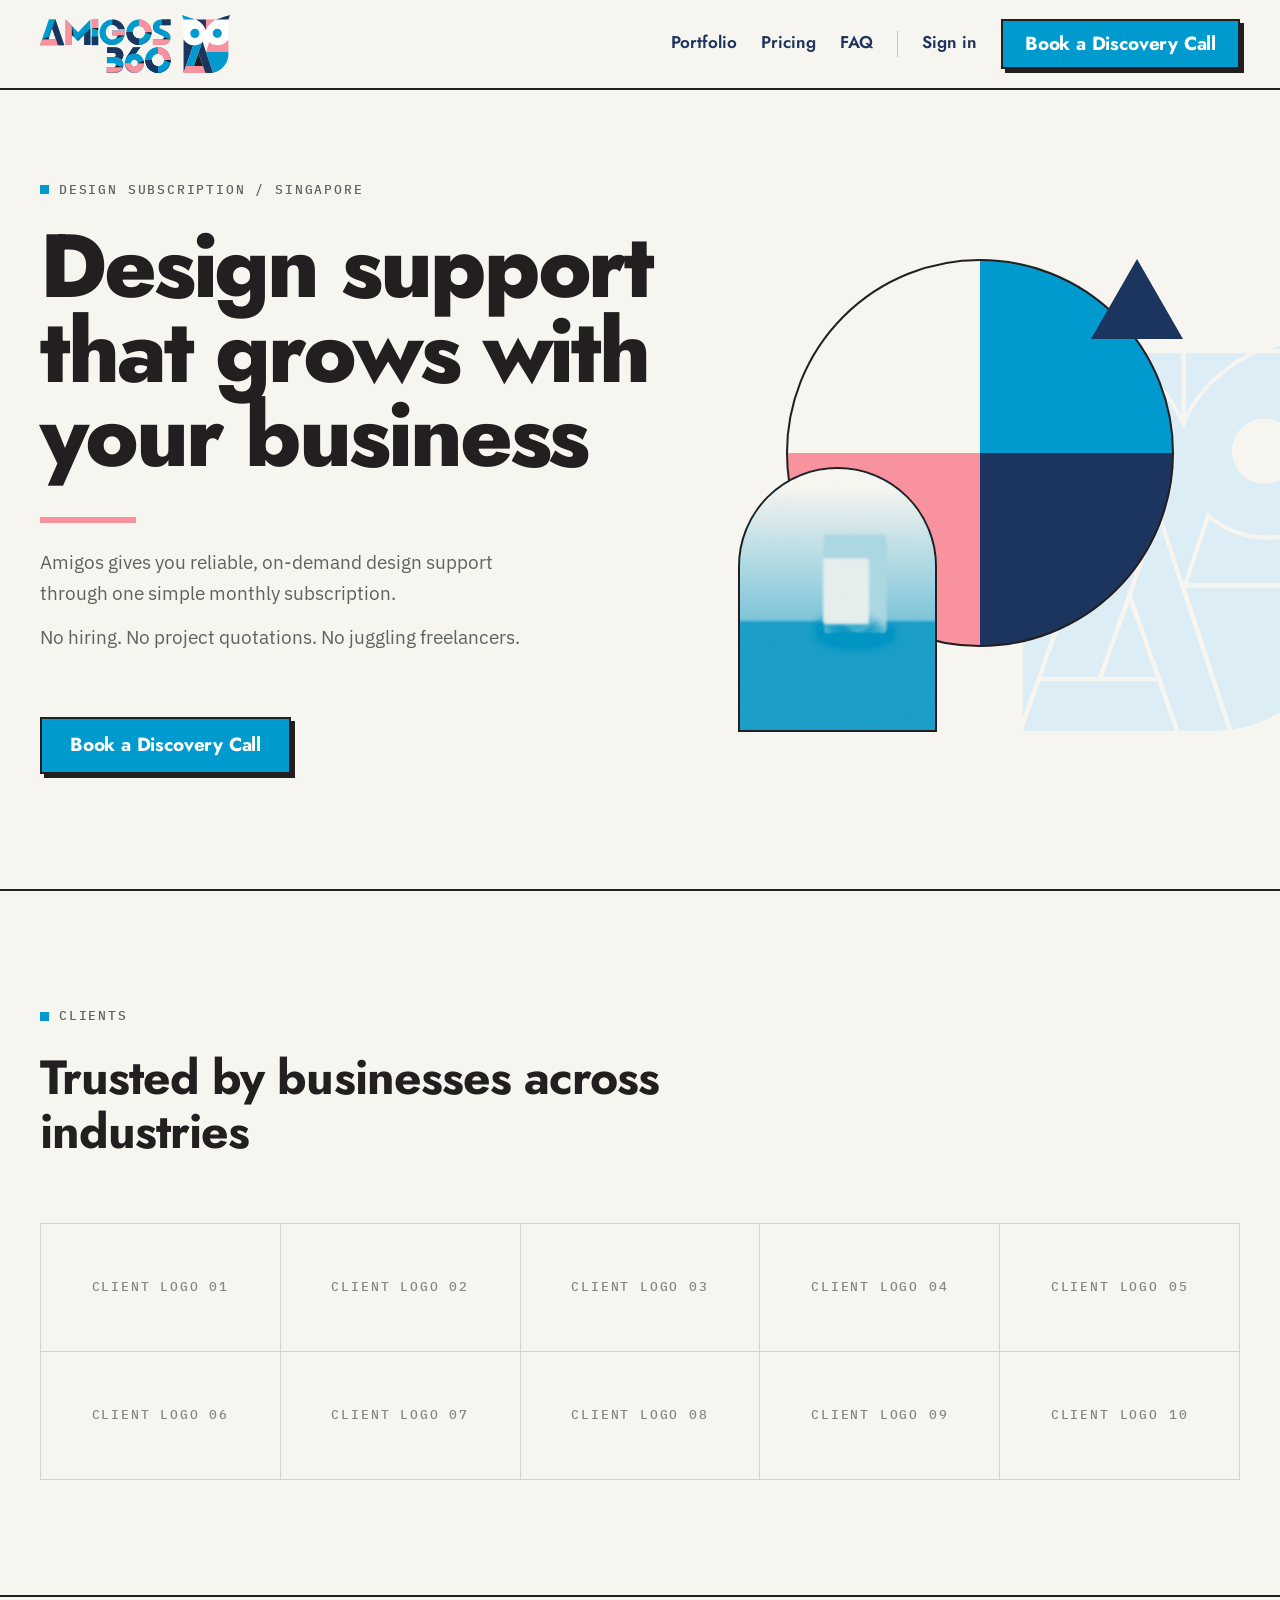
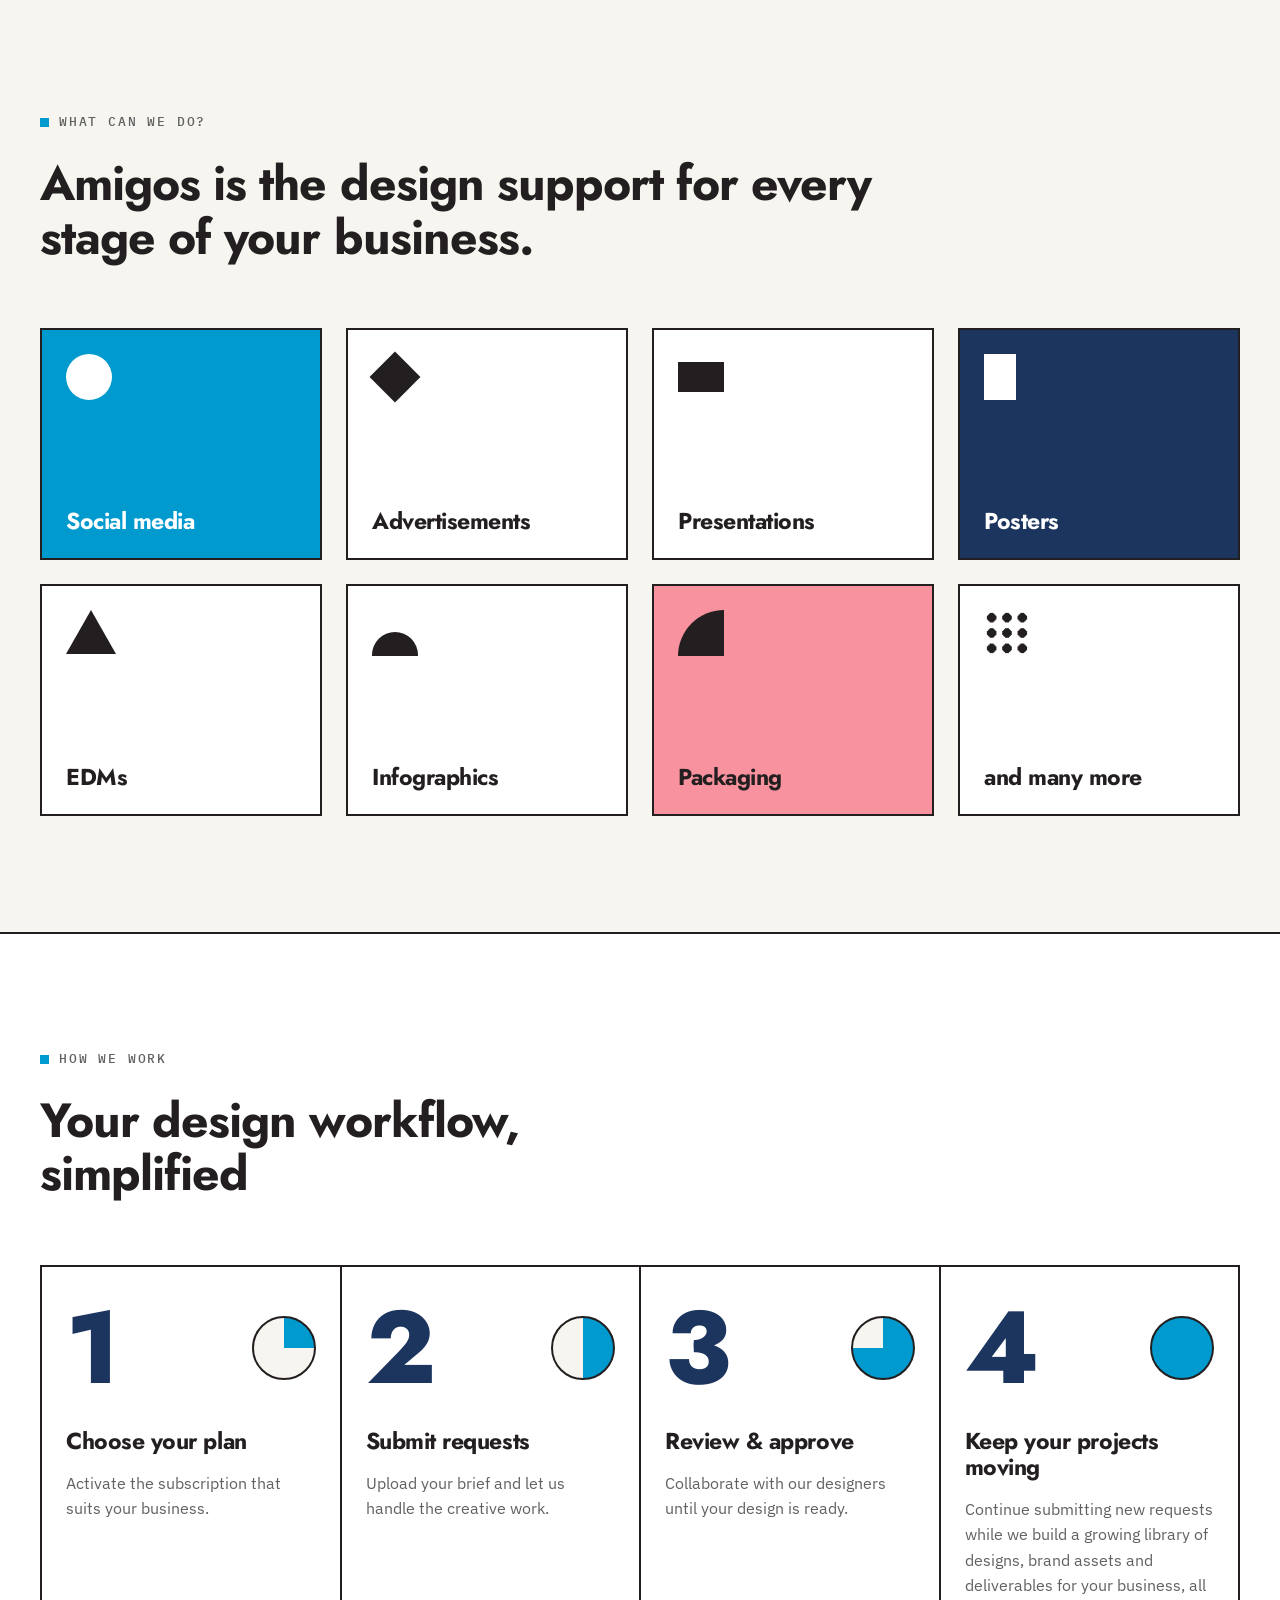
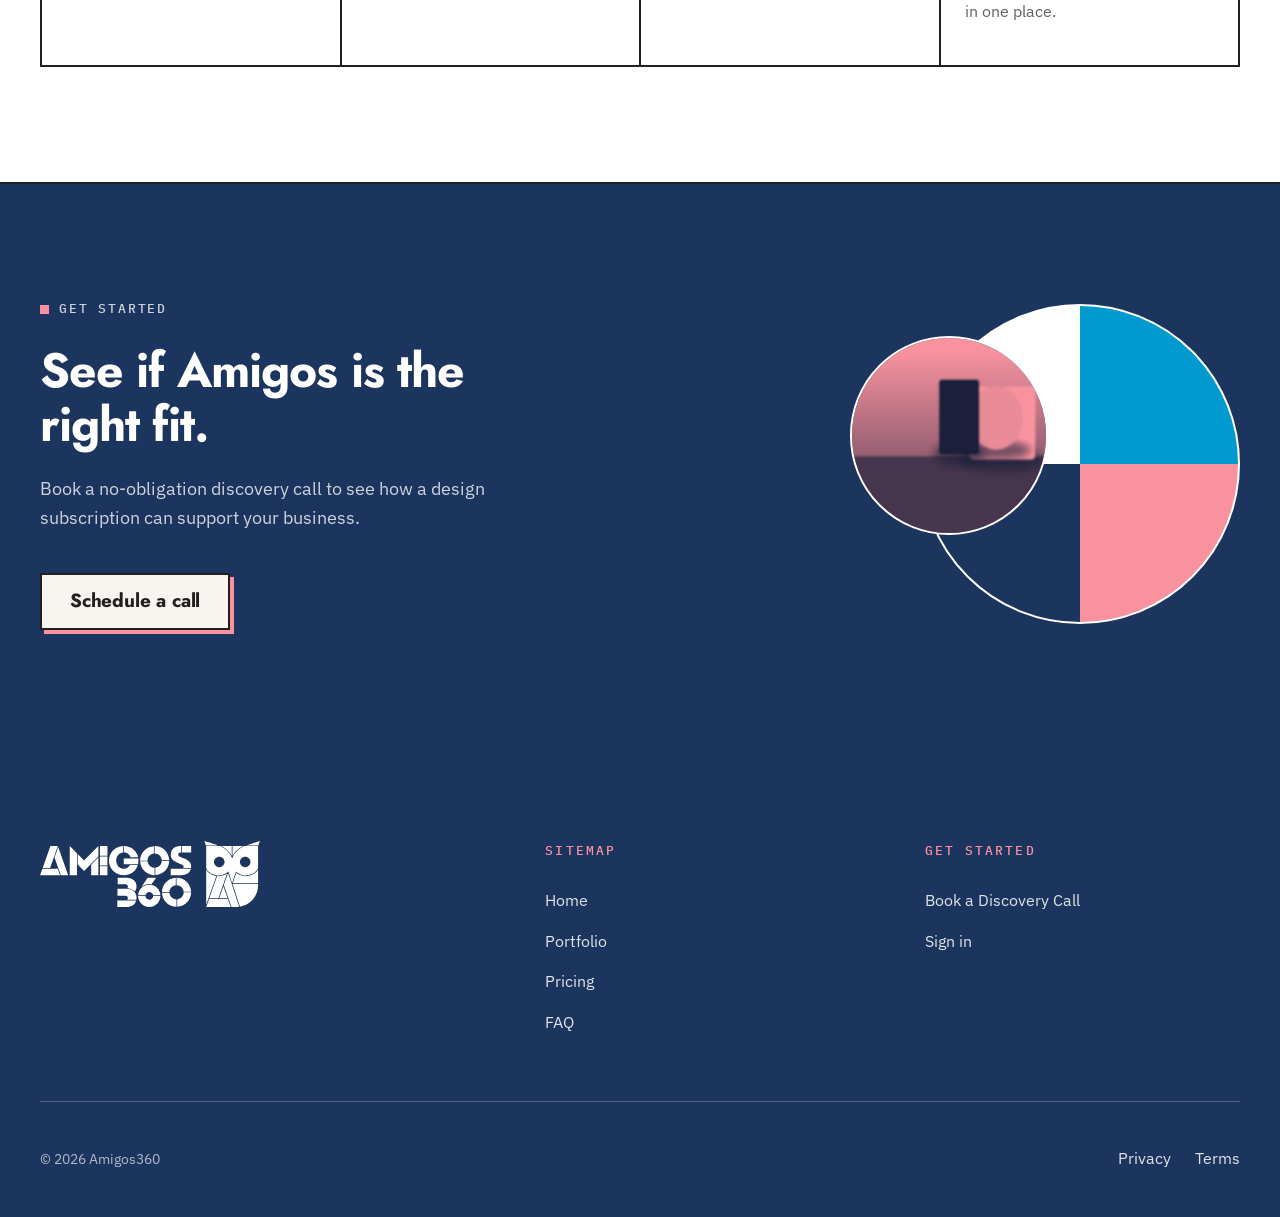
==== commit b507a36f: "Restore the client copy's paragraph structure Checked the site against the source copy doc mechanica" ====
--- a/index.html
+++ b/index.html
@@ -60,11 +60,12 @@
             <!-- TODO: eyebrow copy is mine, derived from the brief's own description
                  of Amigos360 ("a design-subscription service based in Singapore").
                  Needs client sign-off, same as the two below. -->
-            <p class="eyebrow"><span class="eyebrow-marker" aria-hidden="true"></span>Design subscription / Singapore</p>
-            <h1 class="hero-heading">Design support that grows with your business</h1>
-            <div class="hero-rule" aria-hidden="true"></div>
-            <p class="hero-sub">Amigos gives you reliable, on-demand design support through one simple monthly subscription. No hiring. No project quotations. No juggling freelancers.</p>
-            <div class="hero-actions">
+            <p class="eyebrow reveal"><span class="eyebrow-marker" aria-hidden="true"></span>Design subscription / Singapore</p>
+            <h1 class="hero-heading reveal">Design support that grows with your business</h1>
+            <div class="hero-rule reveal" aria-hidden="true"></div>
+            <p class="hero-sub reveal">Amigos gives you reliable, on-demand design support through one simple monthly subscription.</p>
+            <p class="hero-sub hero-sub-follow reveal">No hiring. No project quotations. No juggling freelancers.</p>
+            <div class="hero-actions reveal">
               <a class="btn btn-primary" href="book-a-call.html">Book a Discovery Call</a>
             </div>
           </div>
@@ -75,7 +76,7 @@
           <!-- Photomontage: flat geometry + one duotone photographic cut.
                TODO: swap the placeholder for real Amigos photography — the
                duotone treatment is applied in CSS, so any image inherits it. -->
-          <div class="hero-figure">
+          <div class="hero-figure reveal">
             <img class="hero-owl" src="assets/amigos360-owl-wash.svg" alt="" aria-hidden="true">
             <div class="hero-dial" aria-hidden="true"></div>
             <div class="hero-photo photo photo-duo-cerulean photo-arch">
@@ -100,17 +101,17 @@
         </div>
 
         <!-- TODO: replace the ten slots with real client logos (grayscale SVG/PNG). -->
-        <div class="proof-grid reveal">
-          <div class="proof-cell"><span class="proof-slot">Client logo 01</span></div>
-          <div class="proof-cell"><span class="proof-slot">Client logo 02</span></div>
-          <div class="proof-cell"><span class="proof-slot">Client logo 03</span></div>
-          <div class="proof-cell"><span class="proof-slot">Client logo 04</span></div>
-          <div class="proof-cell"><span class="proof-slot">Client logo 05</span></div>
-          <div class="proof-cell"><span class="proof-slot">Client logo 06</span></div>
-          <div class="proof-cell"><span class="proof-slot">Client logo 07</span></div>
-          <div class="proof-cell"><span class="proof-slot">Client logo 08</span></div>
-          <div class="proof-cell"><span class="proof-slot">Client logo 09</span></div>
-          <div class="proof-cell"><span class="proof-slot">Client logo 10</span></div>
+        <div class="proof-grid">
+          <div class="proof-cell reveal"><span class="proof-slot">Client logo 01</span></div>
+          <div class="proof-cell reveal"><span class="proof-slot">Client logo 02</span></div>
+          <div class="proof-cell reveal"><span class="proof-slot">Client logo 03</span></div>
+          <div class="proof-cell reveal"><span class="proof-slot">Client logo 04</span></div>
+          <div class="proof-cell reveal"><span class="proof-slot">Client logo 05</span></div>
+          <div class="proof-cell reveal"><span class="proof-slot">Client logo 06</span></div>
+          <div class="proof-cell reveal"><span class="proof-slot">Client logo 07</span></div>
+          <div class="proof-cell reveal"><span class="proof-slot">Client logo 08</span></div>
+          <div class="proof-cell reveal"><span class="proof-slot">Client logo 09</span></div>
+          <div class="proof-cell reveal"><span class="proof-slot">Client logo 10</span></div>
         </div>
       </div>
     </section>
@@ -123,36 +124,36 @@
           <h2 class="section-heading section-heading-wide">Amigos is the design support for every stage of your business.</h2>
         </div>
 
-        <div class="services-grid reveal">
-          <div class="service-tile service-tile-cerulean">
+        <div class="services-grid">
+          <div class="service-tile reveal service-tile-cerulean">
             <span class="service-icon service-icon-circle" aria-hidden="true"></span>
             <h3 class="service-label">Social media</h3>
           </div>
-          <div class="service-tile">
+          <div class="service-tile reveal">
             <span class="service-icon service-icon-diamond" aria-hidden="true"></span>
             <h3 class="service-label">Advertisements</h3>
           </div>
-          <div class="service-tile">
+          <div class="service-tile reveal">
             <span class="service-icon service-icon-wide" aria-hidden="true"></span>
             <h3 class="service-label">Presentations</h3>
           </div>
-          <div class="service-tile service-tile-slate">
+          <div class="service-tile reveal service-tile-slate">
             <span class="service-icon service-icon-tall" aria-hidden="true"></span>
             <h3 class="service-label">Posters</h3>
           </div>
-          <div class="service-tile">
+          <div class="service-tile reveal">
             <span class="service-icon service-icon-triangle" aria-hidden="true"></span>
             <h3 class="service-label">EDMs</h3>
           </div>
-          <div class="service-tile">
+          <div class="service-tile reveal">
             <span class="service-icon service-icon-semi" aria-hidden="true"></span>
             <h3 class="service-label">Infographics</h3>
           </div>
-          <div class="service-tile service-tile-blush">
+          <div class="service-tile reveal service-tile-blush">
             <span class="service-icon service-icon-quarter" aria-hidden="true"></span>
             <h3 class="service-label">Packaging</h3>
           </div>
-          <div class="service-tile">
+          <div class="service-tile reveal">
             <span class="service-icon service-icon-dots" aria-hidden="true"></span>
             <h3 class="service-label">and many more</h3>
           </div>
@@ -169,8 +170,8 @@
         </div>
 
         <!-- Each step closes another 90° of the dial; step 4 completes the turn. -->
-        <div class="process-grid reveal">
-          <div class="process-step">
+        <div class="process-grid">
+          <div class="process-step reveal">
             <div class="step-topline">
               <span class="step-numeral">1</span>
               <span class="step-dial step-dial-1" aria-hidden="true"></span>
@@ -179,7 +180,7 @@
             <p class="step-body">Activate the subscription that suits your business.</p>
           </div>
 
-          <div class="process-step">
+          <div class="process-step reveal">
             <div class="step-topline">
               <span class="step-numeral">2</span>
               <span class="step-dial step-dial-2" aria-hidden="true"></span>
@@ -188,7 +189,7 @@
             <p class="step-body">Upload your brief and let us handle the creative work.</p>
           </div>
 
-          <div class="process-step">
+          <div class="process-step reveal">
             <div class="step-topline">
               <span class="step-numeral">3</span>
               <span class="step-dial step-dial-3" aria-hidden="true"></span>
@@ -197,7 +198,7 @@
             <p class="step-body">Collaborate with our designers until your design is ready.</p>
           </div>
 
-          <div class="process-step">
+          <div class="process-step reveal">
             <div class="step-topline">
               <span class="step-numeral">4</span>
               <span class="step-dial step-dial-4" aria-hidden="true"></span>
@@ -213,7 +214,7 @@
     <section class="section-cta">
       <div class="container">
         <div class="cta-inner">
-          <div class="cta-content">
+          <div class="cta-content reveal">
             <!-- TODO: eyebrow copy needs client sign-off. Reuses the footer
                  column title wording so the vocabulary stays consistent. -->
             <p class="eyebrow eyebrow-light"><span class="eyebrow-marker eyebrow-marker-blush" aria-hidden="true"></span>Get started</p>
@@ -224,7 +225,7 @@
             </div>
           </div>
 
-          <div class="cta-figure">
+          <div class="cta-figure reveal">
             <div class="cta-dial" aria-hidden="true"></div>
             <div class="cta-photo photo photo-duo-blush photo-circle">
               <img class="photo-img" src="assets/photo-placeholder-square.jpg"
--- a/css/styles.css
+++ b/css/styles.css
@@ -67,6 +67,11 @@
   --print-shadow-sm: 3px 3px 0 var(--ink);
 
   --ease: cubic-bezier(0.2, 0.7, 0.3, 1);
+  /* Entrance curve. Strong ease-out — never ease-in on an entrance, it delays
+     the exact moment the eye is on the element. */
+  --ease-out: cubic-bezier(0.23, 1, 0.32, 1);
+  --reveal-dur: 600ms;
+  --reveal-step: 70ms;   /* stagger interval, inside the 30-80ms band */
 }
 
 /* ===== RESET & BASE ===== */
@@ -211,7 +216,6 @@
   color: var(--white);
   box-shadow: var(--print-shadow);
 }
-.btn-primary:hover { transform: translate(-2px, -2px); box-shadow: 6px 6px 0 var(--ink); }
 .btn-primary:active { transform: translate(2px, 2px); box-shadow: 1px 1px 0 var(--ink); }
 
 .btn-slate {
@@ -219,7 +223,6 @@
   color: var(--white);
   box-shadow: var(--print-shadow);
 }
-.btn-slate:hover { transform: translate(-2px, -2px); box-shadow: 6px 6px 0 var(--ink); }
 .btn-slate:active { transform: translate(2px, 2px); box-shadow: 1px 1px 0 var(--ink); }
 
 .btn-paper {
@@ -227,8 +230,15 @@
   color: var(--ink);
   box-shadow: 4px 4px 0 var(--blush);
 }
-.btn-paper:hover { transform: translate(-2px, -2px); box-shadow: 6px 6px 0 var(--blush); }
 .btn-paper:active { transform: translate(2px, 2px); box-shadow: 1px 1px 0 var(--blush); }
+
+/* Hover lift is pointer-gated: a tap on touch fires :hover and leaves the
+   button stuck in its lifted state until you tap elsewhere. */
+@media (hover: hover) and (pointer: fine) {
+  .btn-primary:hover { transform: translate(-2px, -2px); box-shadow: 6px 6px 0 var(--ink); }
+  .btn-slate:hover   { transform: translate(-2px, -2px); box-shadow: 6px 6px 0 var(--ink); }
+  .btn-paper:hover   { transform: translate(-2px, -2px); box-shadow: 6px 6px 0 var(--blush); }
+}
 
 .btn-full { width: 100%; }
 
@@ -562,6 +572,11 @@
   color: var(--grey);
   max-width: 46ch;
 }
+
+/* The source copy sets these as two paragraphs, not one run-on line. */
+.hero-sub-follow { margin-top: 14px; }
+
+.faq-para + .faq-para { margin-top: 0.9em; }
 
 .hero-actions {
   display: flex;
@@ -811,16 +826,45 @@
    permanently instead of degrading to plain visible markup. */
 .js-on .reveal {
   opacity: 0;
-  transform: translateY(18px);
-  transition: opacity 0.6s var(--ease), transform 0.6s var(--ease);
+  transform: translateY(20px);
+  transition: opacity var(--reveal-dur) var(--ease-out),
+              transform var(--reveal-dur) var(--ease-out);
 }
 .js-on .reveal-visible { opacity: 1; transform: none; }
+
+/* Stagger delays are set in JS from --reveal-step, keyed to what arrives in the
+   same frame rather than to DOM position. See initReveal() for why. */
+
+/* The signature motif, moving: each step's dial sweeps a quarter turn into
+   place as the step arrives. Rotating the disc drags its filled wedge with it,
+   so the arc reads as being drawn. This is the one piece of motion here that
+   explains something rather than just softening an entrance. */
+.js-on .reveal .step-dial {
+  transform: rotate(-90deg);
+  transition: transform 700ms var(--ease-out);
+}
+
+/* The dial's delay is mirrored from its step in JS, so it sweeps on the same
+   beat however the steps happen to batch at a given breakpoint. */
+.js-on .reveal-visible .step-dial { transform: none; }
 
 @media (prefers-reduced-motion: reduce) {
   html { scroll-behavior: auto; }
+
+  /* Scroll reveals aid no comprehension, so they go entirely rather than
+     getting a gentler variant — content is simply present. */
   .js-on .reveal { opacity: 1; transform: none; transition: none; }
+  .js-on .reveal .step-dial { transform: none; transition: none; }
   .btn { transition: none; }
-  *, *::before, *::after { animation-duration: 0.01ms !important; transition-duration: 0.01ms !important; }
+
+  /* transition-delay must be zeroed too. Without this the stagger delays
+     survive the duration override and staggered items still arrive late. */
+  *, *::before, *::after {
+    animation-duration: 0.01ms !important;
+    animation-delay: 0ms !important;
+    transition-duration: 0.01ms !important;
+    transition-delay: 0ms !important;
+  }
 }
 
 /* =========================================================================
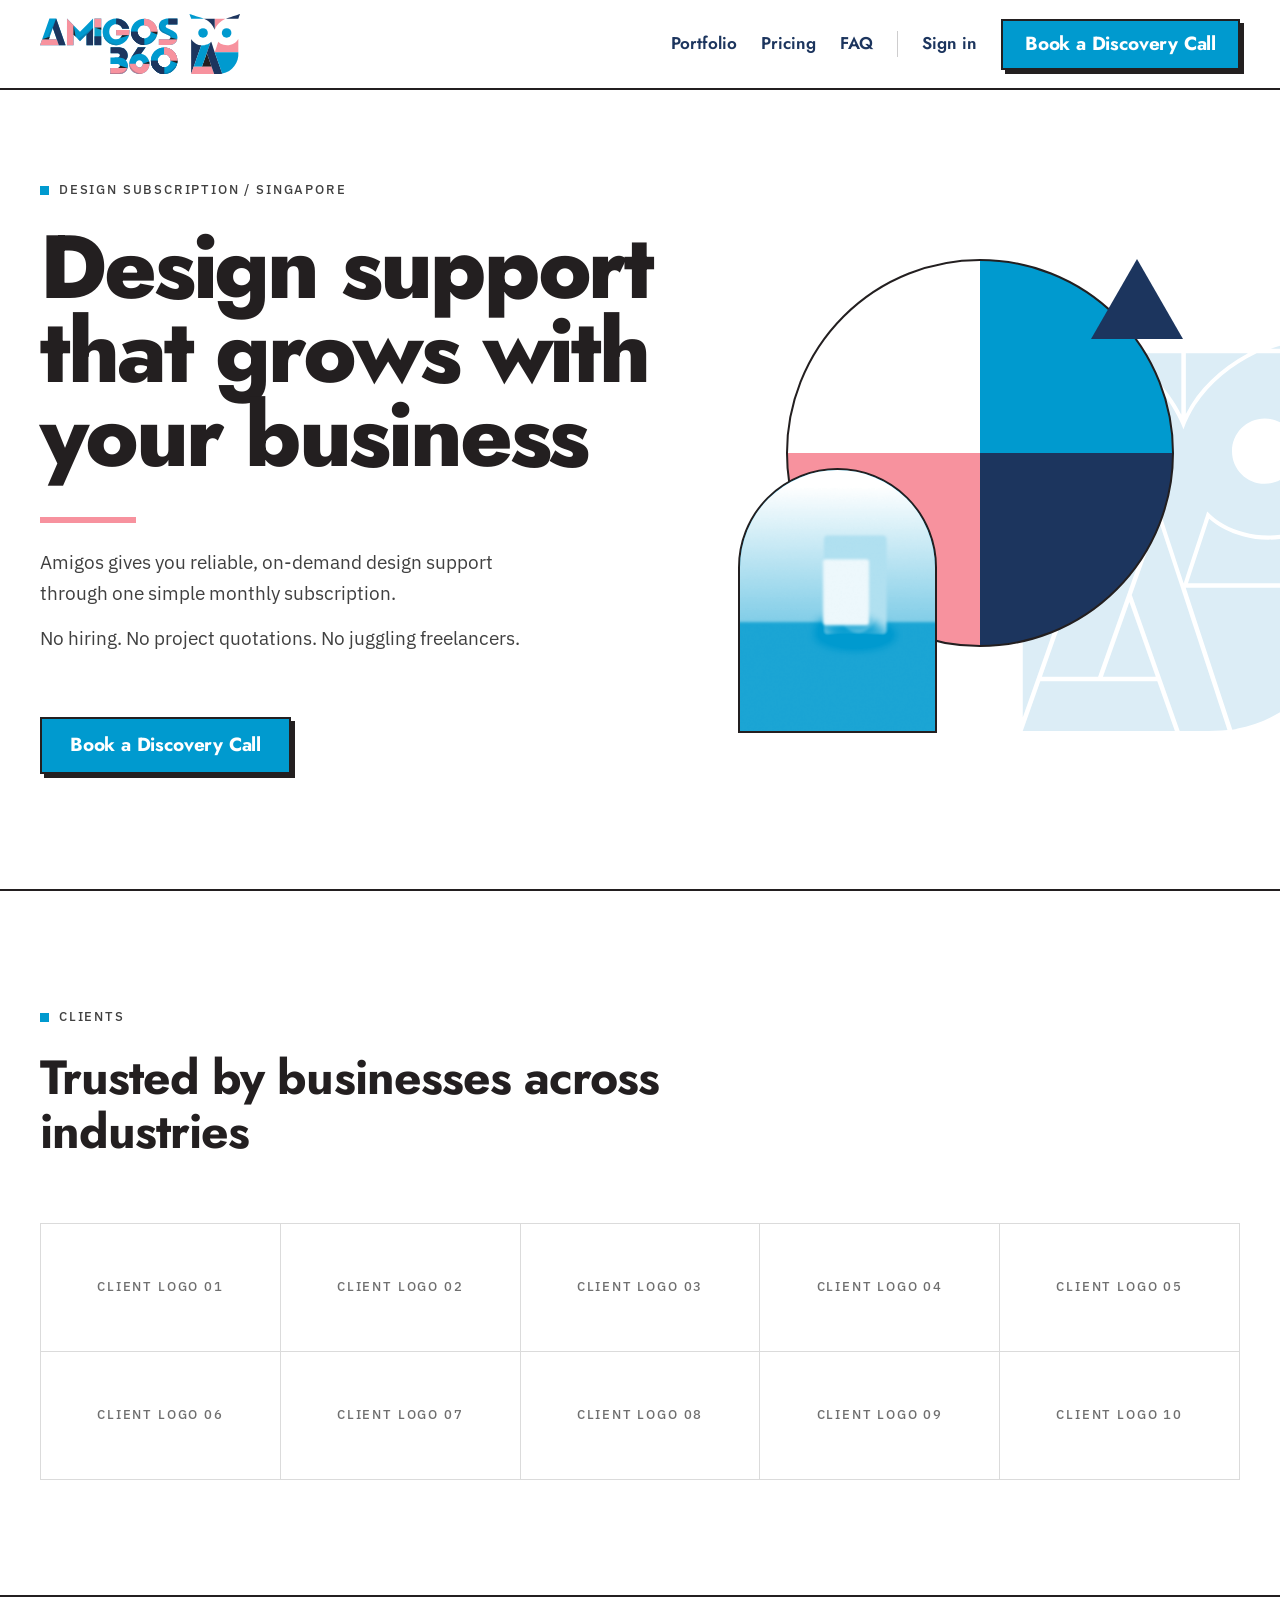
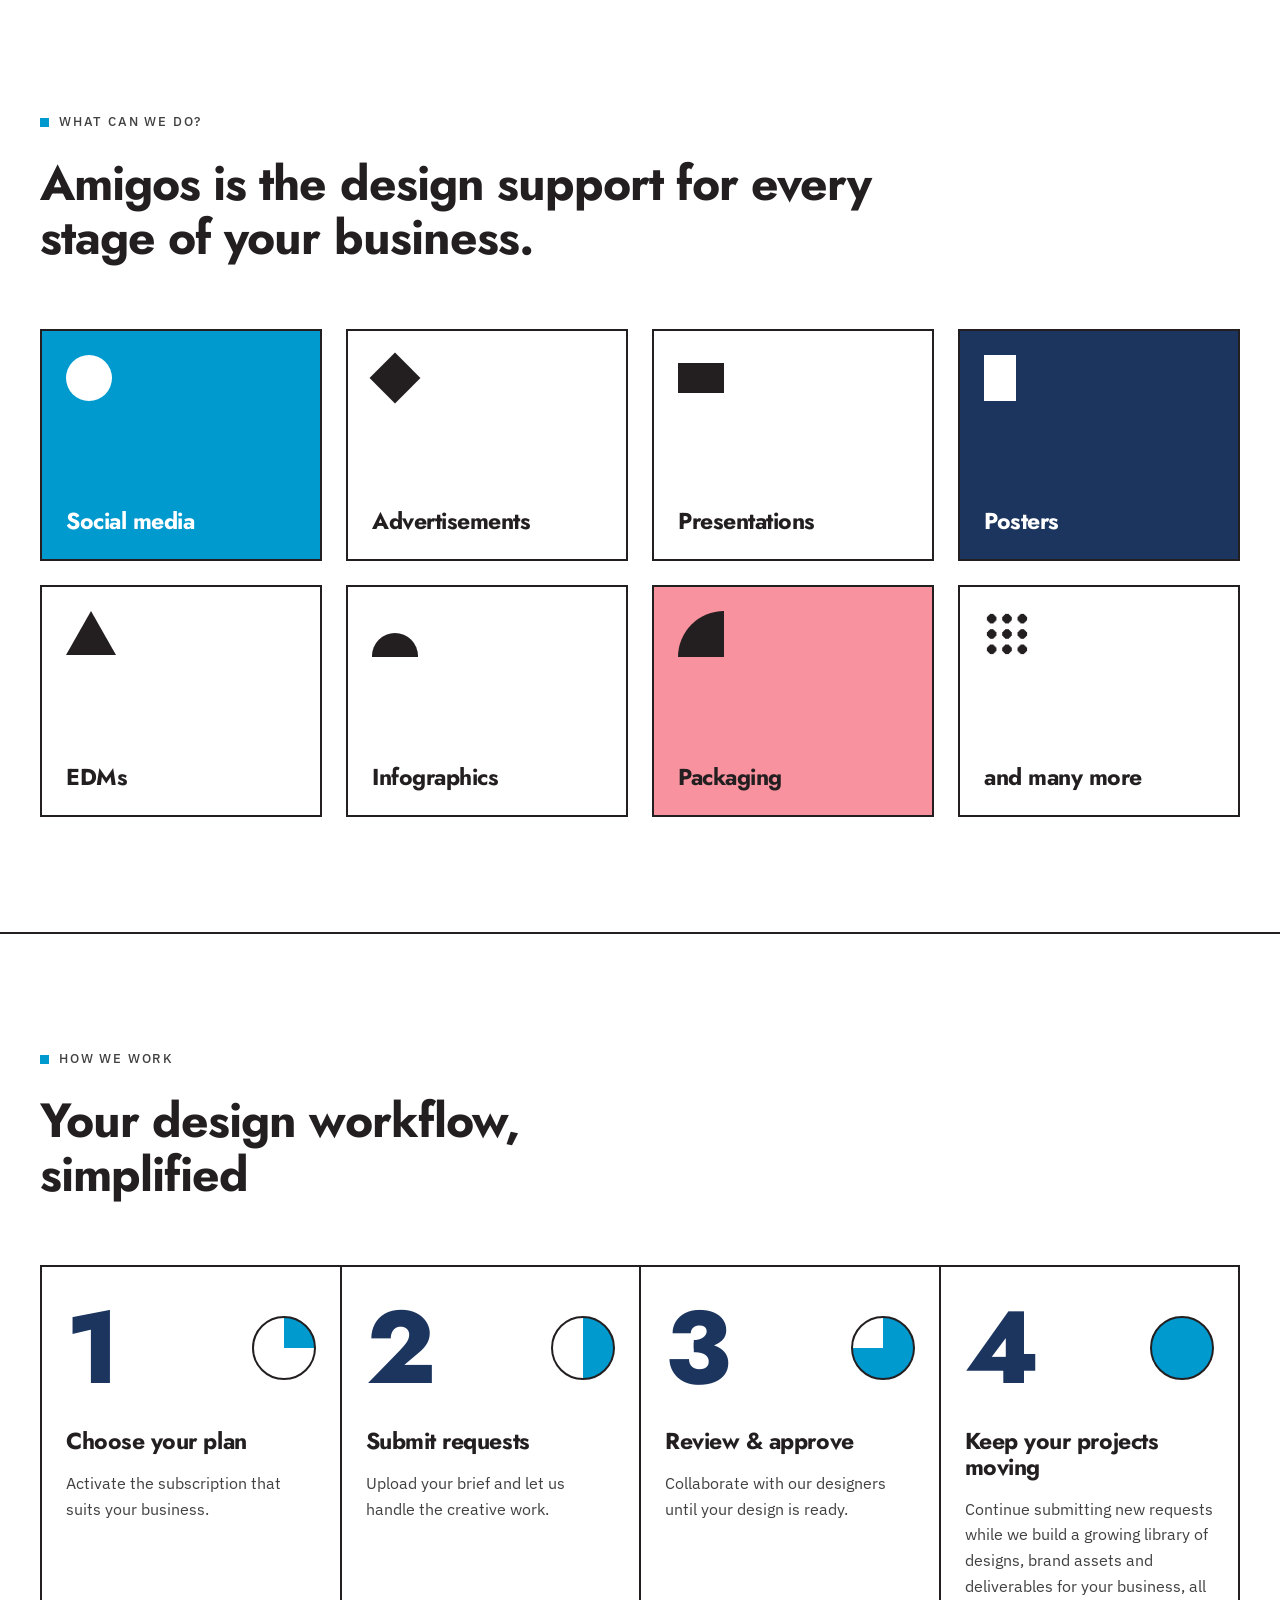
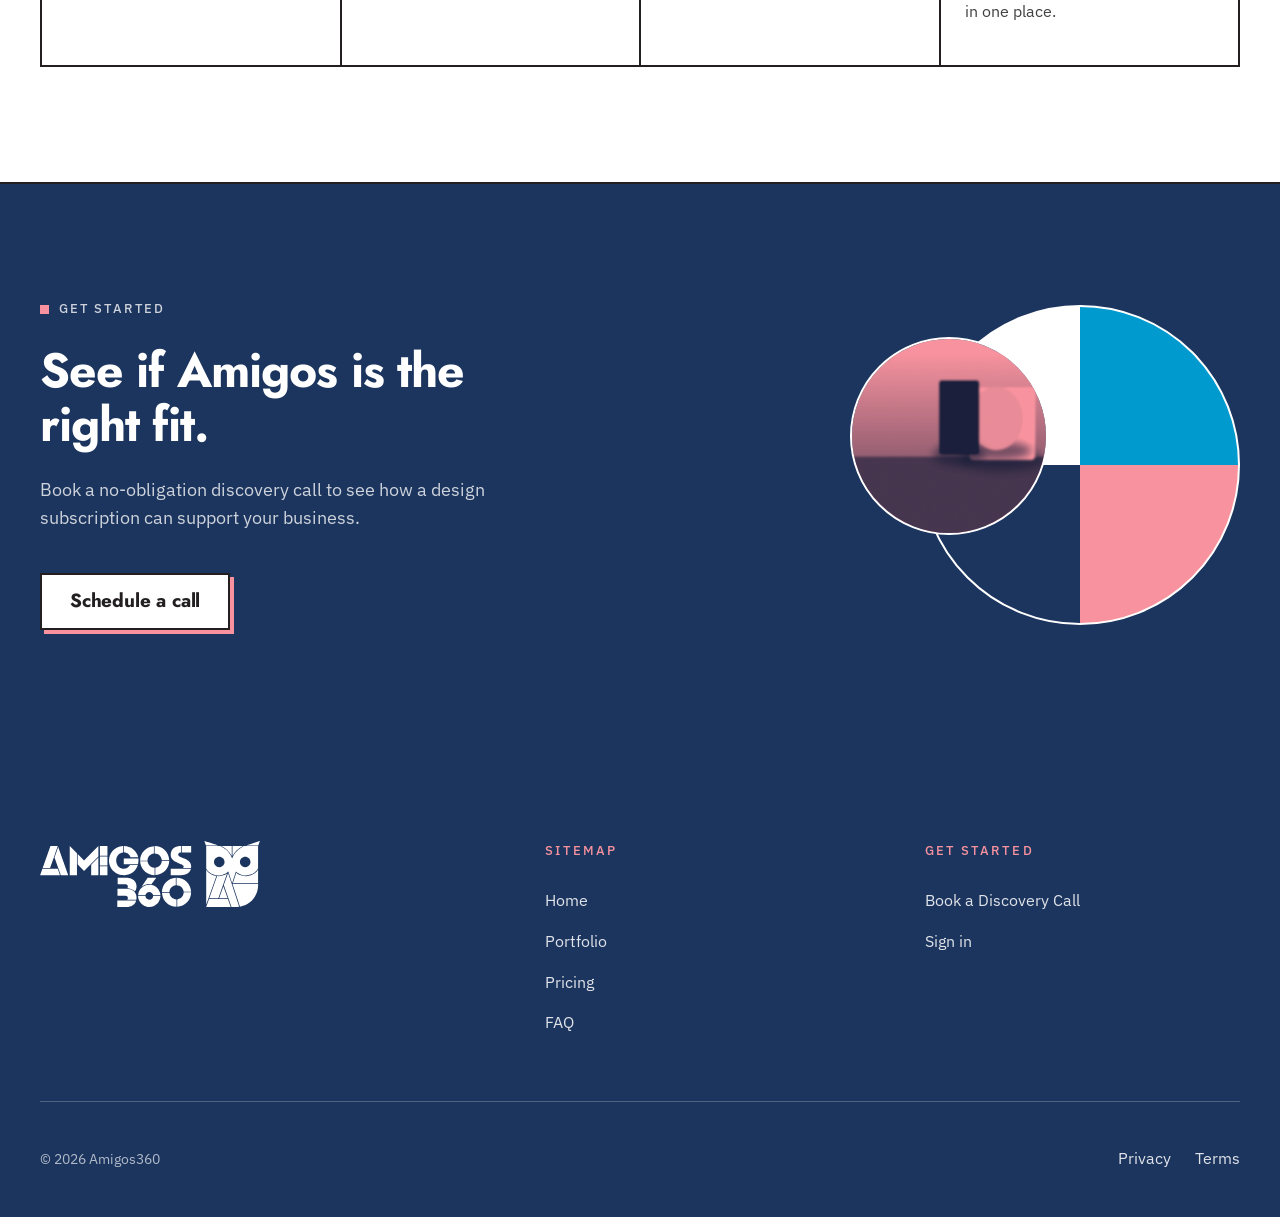
==== commit f514df06: "Align the site to Brand Guidelines v2 The three brand colours were already exact. The neutrals, the " ====
--- a/index.html
+++ b/index.html
@@ -11,9 +11,12 @@
 
   <link rel="preconnect" href="https://fonts.googleapis.com">
   <link rel="preconnect" href="https://fonts.gstatic.com" crossorigin>
-  <link href="https://fonts.googleapis.com/css2?family=IBM+Plex+Mono:wght@400;500&family=IBM+Plex+Sans:wght@400;500;600&family=Jost:wght@400;500;600;700;800&display=swap" rel="stylesheet">
+  <link href="https://fonts.googleapis.com/css2?family=IBM+Plex+Sans:wght@400;500;600&family=Jost:wght@400;500;600;700;800&display=swap" rel="stylesheet">
   <link rel="stylesheet" href="css/styles.css">
-  <link rel="icon" href="assets/amigos360-owl-cerulean.svg" type="image/svg+xml">
+  <!-- Guide §1.4: the primary colour version is used wherever possible.
+       TODO: this owl was derived by re-viewBox-ing the lockup, which §1.6
+       lists as a don't. Request the approved favicon artwork from the client. -->
+  <link rel="icon" href="assets/amigos360-owl-colour.svg" type="image/svg+xml">
 
   <!-- Scroll-reveal only hides content once JS is confirmed running.
        Webflow does the same thing with its w-mod-js class. -->
@@ -28,7 +31,14 @@
     <div class="container">
       <div class="navbar-inner">
         <a class="navbar-brand" href="index.html" aria-label="Amigos360 home">
-          <img class="navbar-logo" src="assets/amigos360-full-logo-colour.svg" alt="Amigos360">
+          <!-- Guide §1.3: the lockup has a 200px digital floor and the wordmark
+               a 150px one, so rather than undersize the lockup on a narrow
+               canvas we step down to the wordmark and then to the symbol. CSS
+               shows exactly one at a time. All three are alt="" because the
+               link itself carries the accessible name. -->
+          <img class="navbar-logo" src="assets/amigos360-full-logo-colour.svg" alt="">
+          <img class="navbar-wordmark" src="assets/amigos360-wordmark-colour.svg" alt="">
+          <img class="navbar-symbol" src="assets/amigos360-owl-colour.svg" alt="">
         </a>
 
         <button class="nav-toggle" type="button" aria-expanded="false" aria-controls="nav-menu" aria-label="Open menu">
--- a/css/styles.css
+++ b/css/styles.css
@@ -7,32 +7,43 @@
 
 /* ===== TOKENS ===== */
 :root {
-  /* Brand colour — sampled from the supplied logo SVGs, not approximated */
-  --cerulean:    #009ACF;   /* logo .cls-1 / .cls-7 */
-  --deep-slate:  #1C355E;   /* logo .cls-2 / .cls-3 */
-  --blush:       #F7929E;   /* logo .cls-6 */
-  --ink:         #231F20;   /* logo .cls-5 — body text + hard print shadow */
-  --grey:        #606161;   /* logo .cls-1 (colour variant) — muted text, 5.7:1 on paper */
-  --paper:       #F7F5F0;   /* off-white ground */
-  --white:       #FFFFFF;
-
-  /* Tints used only as flat fills, never behind text */
+  /* Brand colour — Brand Guidelines v2 §2.1, cross-checked against the logo SVGs */
+  --cerulean:    #009ACF;   /* PANTONE 6121 C — logo .cls-1 / .cls-7 */
+  --deep-slate:  #1C355E;   /* PANTONE 534 C  — logo .cls-2 / .cls-3 */
+  --blush:       #F7929E;   /* PANTONE 6043 C — logo .cls-6. The guide's own RGB
+                               (245,146,159) disagrees with its HEX by ~2/255;
+                               the HEX is taken as authoritative. */
+
+  /* Neutrals — §2.1 specifies 100% White plus a black ramp. Nothing warm. */
+  --white:       #FFFFFF;   /* 100% White */
+  --paper:       #FFFFFF;   /* Alias of --white. This was an off-white #F7F5F0
+                               ground; the guide has no second light ground, so
+                               the two converged. The name is kept so call sites
+                               still read "page ground" vs "card fill", and so
+                               a future approved tint has one place to land. */
+  --black-75:    #404040;   /* muted body text — 10.4:1 on white */
+  --black-50:    #808080;   /* 3.95:1 — large text and non-text use only */
+  --black-25:    #BFBFBF;   /* 1.84:1 — rules and hairlines only, never text */
+  --grey:        var(--black-75);
+
+  /* --ink stays off the black ramp deliberately: #231F20 is cls-5 in the
+     official logo artwork, used 11× in the lockup, so it is brand colour rather
+     than an invented neutral. It measures 16.3:1 on white; pure #000 would be
+     21:1, which is harsh at an 18px body size. */
+  --ink:         #231F20;
+
+  /* Tints of approved brand colours, used as flat fills only and never behind
+     text. Not in the guide — flagged for client sign-off. */
   --cerulean-wash: #E5F4FA;
   --blush-wash:    #FDEBED;
 
-  /* Type */
+  /* Type — the guide specifies exactly TWO faces. Do not add a third.
+     §3.1 primary (Mont) carries headlines, titles and key messaging.
+     §3.2 secondary (Helvetica Now) carries body copy, supporting information,
+     CAPTIONS and digital content — micro-labels are captions, so they belong
+     here rather than in a utility face of their own. */
   --font-display: "Jost", "Century Gothic", "Futura", sans-serif;
-  /* IBM Plex Sans, not Inter. Plex Sans and Plex Mono are one superfamily drawn
-     together, so the body text and the micro-labels share skeletons — the same
-     pairing the Halden Miller reference uses. It is also a closer stand-in for
-     the real brand face (Helvetica Now Text) than Inter, which reads as generic
-     product-UI and turns up on every third site. */
   --font-body:    "IBM Plex Sans", "Helvetica Neue", Arial, sans-serif;
-  /* Utility face for every micro-label: eyebrows, placeholder captions, footer
-     column titles. Borrowed from the Halden Miller reference, which sets all its
-     small labels in IBM Plex Mono. A technical/stencil annotation face is also
-     period-correct for Bauhaus, so it costs the direction nothing. */
-  --font-mono:    "IBM Plex Mono", ui-monospace, SFMono-Regular, Menlo, monospace;
 
   --fs-h1:      clamp(3rem, 7vw, 6rem);
   --fs-h2:      clamp(2.125rem, 4.2vw, 3rem);
@@ -146,14 +157,16 @@
 }
 
 /* ===== TYPOGRAPHY UTILITIES ===== */
-/* Section eyebrow. Mono label + a square marker — the reference uses a rounded
-   pill here, which would fight this system's zero-radius rule, so the chip
-   becomes a geometric primitive instead. */
+/* Section eyebrow — the body face at 500, uppercase and widely tracked, plus a
+   square marker. The label reads as a label through casing, tracking and scale
+   rather than through a face of its own (guide §3.2 puts captions in the
+   secondary font). The marker is a hard 9px square, not a pill, so it holds the
+   system's zero-radius rule. */
 .eyebrow {
   display: flex;
   align-items: center;
   gap: 10px;
-  font-family: var(--font-mono);
+  font-family: var(--font-body);
   font-size: var(--fs-label);
   font-weight: 500;
   letter-spacing: 0.14em;
@@ -262,7 +275,15 @@
 
 .navbar-brand { display: block; flex-shrink: 0; }
 
-.navbar-logo { width: 190px; height: auto; }
+/* Guide §1.3 — the full lockup carries a 200px digital minimum, the wordmark a
+   150px one. Rather than shrink the lockup past its minimum on a narrow canvas,
+   §1.3 directs you to step down to the wordmark and then to the symbol. Each of
+   the three renders at or above its own floor; exactly one is visible at a
+   time. Swapping by display keeps all three in the markup, which is how a
+   Webflow build would express it too. */
+.navbar-logo     { width: 200px; height: auto; }
+.navbar-wordmark { width: 164px; height: auto; display: none; }
+.navbar-symbol   { width: 48px;  height: auto; display: none; }
 
 .nav-menu {
   display: flex;
@@ -336,7 +357,7 @@
 }
 
 .footer-col-title {
-  font-family: var(--font-mono);
+  font-family: var(--font-body);
   font-size: var(--fs-label);
   font-weight: 500;
   letter-spacing: 0.16em;
@@ -498,7 +519,7 @@
   left: var(--s-md);
   bottom: var(--s-md);
   z-index: 2;
-  font-family: var(--font-mono);
+  font-family: var(--font-body);
   font-size: var(--fs-label);
   font-weight: 500;
   letter-spacing: 0.1em;
@@ -518,7 +539,7 @@
 }
 
 .placeholder-label {
-  font-family: var(--font-mono);
+  font-family: var(--font-body);
   font-size: var(--fs-label);
   font-weight: 500;
   letter-spacing: 0.08em;
@@ -669,7 +690,7 @@
 }
 
 .proof-slot {
-  font-family: var(--font-mono);
+  font-family: var(--font-body);
   font-size: var(--fs-label);
   font-weight: 500;
   letter-spacing: 0.14em;
@@ -904,7 +925,10 @@
   .nav-divider { display: none; }
   .nav-cta { margin-top: var(--s-md); }
   .navbar-inner { position: relative; }
-  .navbar-logo { width: 164px; }
+
+  /* Below the lockup's 200px floor — step down to the wordmark (§1.3). */
+  .navbar-logo     { display: none; }
+  .navbar-wordmark { display: block; }
 
   .hero-inner { grid-template-columns: 1fr; gap: var(--s-xl); }
   .hero-figure { max-width: 440px; }
@@ -941,7 +965,10 @@
 /* ----- 480px (mobile portrait) ----- */
 @media screen and (max-width: 480px) {
   .navbar-inner { min-height: 72px; }
-  .navbar-logo { width: 142px; }
+
+  /* Below the wordmark's 150px floor too — step down to the symbol (§1.3). */
+  .navbar-wordmark { display: none; }
+  .navbar-symbol   { display: block; }
 
   .hero-actions { flex-direction: column; align-items: stretch; }
   .hero-triangle { border-left-width: 30px; border-right-width: 30px; border-bottom-width: 54px; }
@@ -1016,7 +1043,7 @@
   border: var(--border-w) solid var(--ink);
   background-color: transparent;
   color: var(--ink);
-  font-family: var(--font-mono);
+  font-family: var(--font-body);
   font-size: var(--fs-label);
   font-weight: 500;
   letter-spacing: 0.08em;
@@ -1032,7 +1059,7 @@
 .filter-button-active:hover { background-color: var(--deep-slate); }
 
 .filter-status {
-  font-family: var(--font-mono);
+  font-family: var(--font-body);
   font-size: var(--fs-label);
   color: var(--grey);
   margin-bottom: var(--s-md);
@@ -1106,7 +1133,7 @@
   padding: 4px 10px;
   background-color: var(--blush);
   color: var(--ink);
-  font-family: var(--font-mono);
+  font-family: var(--font-body);
   font-size: 0.6875rem;
   font-weight: 500;
   letter-spacing: 0.1em;
@@ -1121,7 +1148,7 @@
 }
 
 .plan-note {
-  font-family: var(--font-mono);
+  font-family: var(--font-body);
   font-size: 0.6875rem;
   letter-spacing: 0.08em;
   text-transform: uppercase;
@@ -1135,7 +1162,7 @@
   border-bottom: var(--rule-strong);
   background-color: var(--deep-slate);
   color: var(--white);
-  font-family: var(--font-mono);
+  font-family: var(--font-body);
   font-size: var(--fs-label);
   font-weight: 500;
   letter-spacing: 0.14em;
@@ -1205,7 +1232,7 @@
 .plan-card-body { padding: var(--s-md); }
 
 .plan-card-group {
-  font-family: var(--font-mono);
+  font-family: var(--font-body);
   font-size: var(--fs-label);
   font-weight: 500;
   letter-spacing: 0.14em;
@@ -1350,7 +1377,7 @@
 .form-label {
   display: block;
   margin-bottom: 6px;
-  font-family: var(--font-mono);
+  font-family: var(--font-body);
   font-size: var(--fs-label);
   font-weight: 500;
   letter-spacing: 0.08em;
@@ -1369,8 +1396,11 @@
   font-size: var(--fs-body-sm);
   color: var(--ink);
 }
-.form-input:focus,
-.form-select:focus { background-color: var(--white); }
+/* The resting fill used to be the off-white paper ground, so focus lifted the
+   field to white. With --paper and --white converged on the guide's single
+   light neutral that swap became a no-op, so it is gone rather than left as
+   dead code. Focus is carried by the 3px cerulean ring in the reset, which is
+   both stronger than a fill change and already a brand colour. */
 
 .form-input-error { border-color: #C0392B; }
 
@@ -1399,7 +1429,7 @@
   padding: var(--s-lg);
   border: var(--border-w) dashed var(--grey);
   text-align: center;
-  font-family: var(--font-mono);
+  font-family: var(--font-body);
   font-size: var(--fs-label);
   letter-spacing: 0.1em;
   text-transform: uppercase;
@@ -1445,6 +1475,8 @@
   box-shadow: var(--print-shadow);
 }
 
+/* The wordmark, not the full lockup — 168px sits under the lockup's 200px floor
+   but clears the wordmark's 150px one (§1.3). */
 .signin-logo { width: 168px; margin-bottom: var(--s-lg); }
 
 .signin-title {
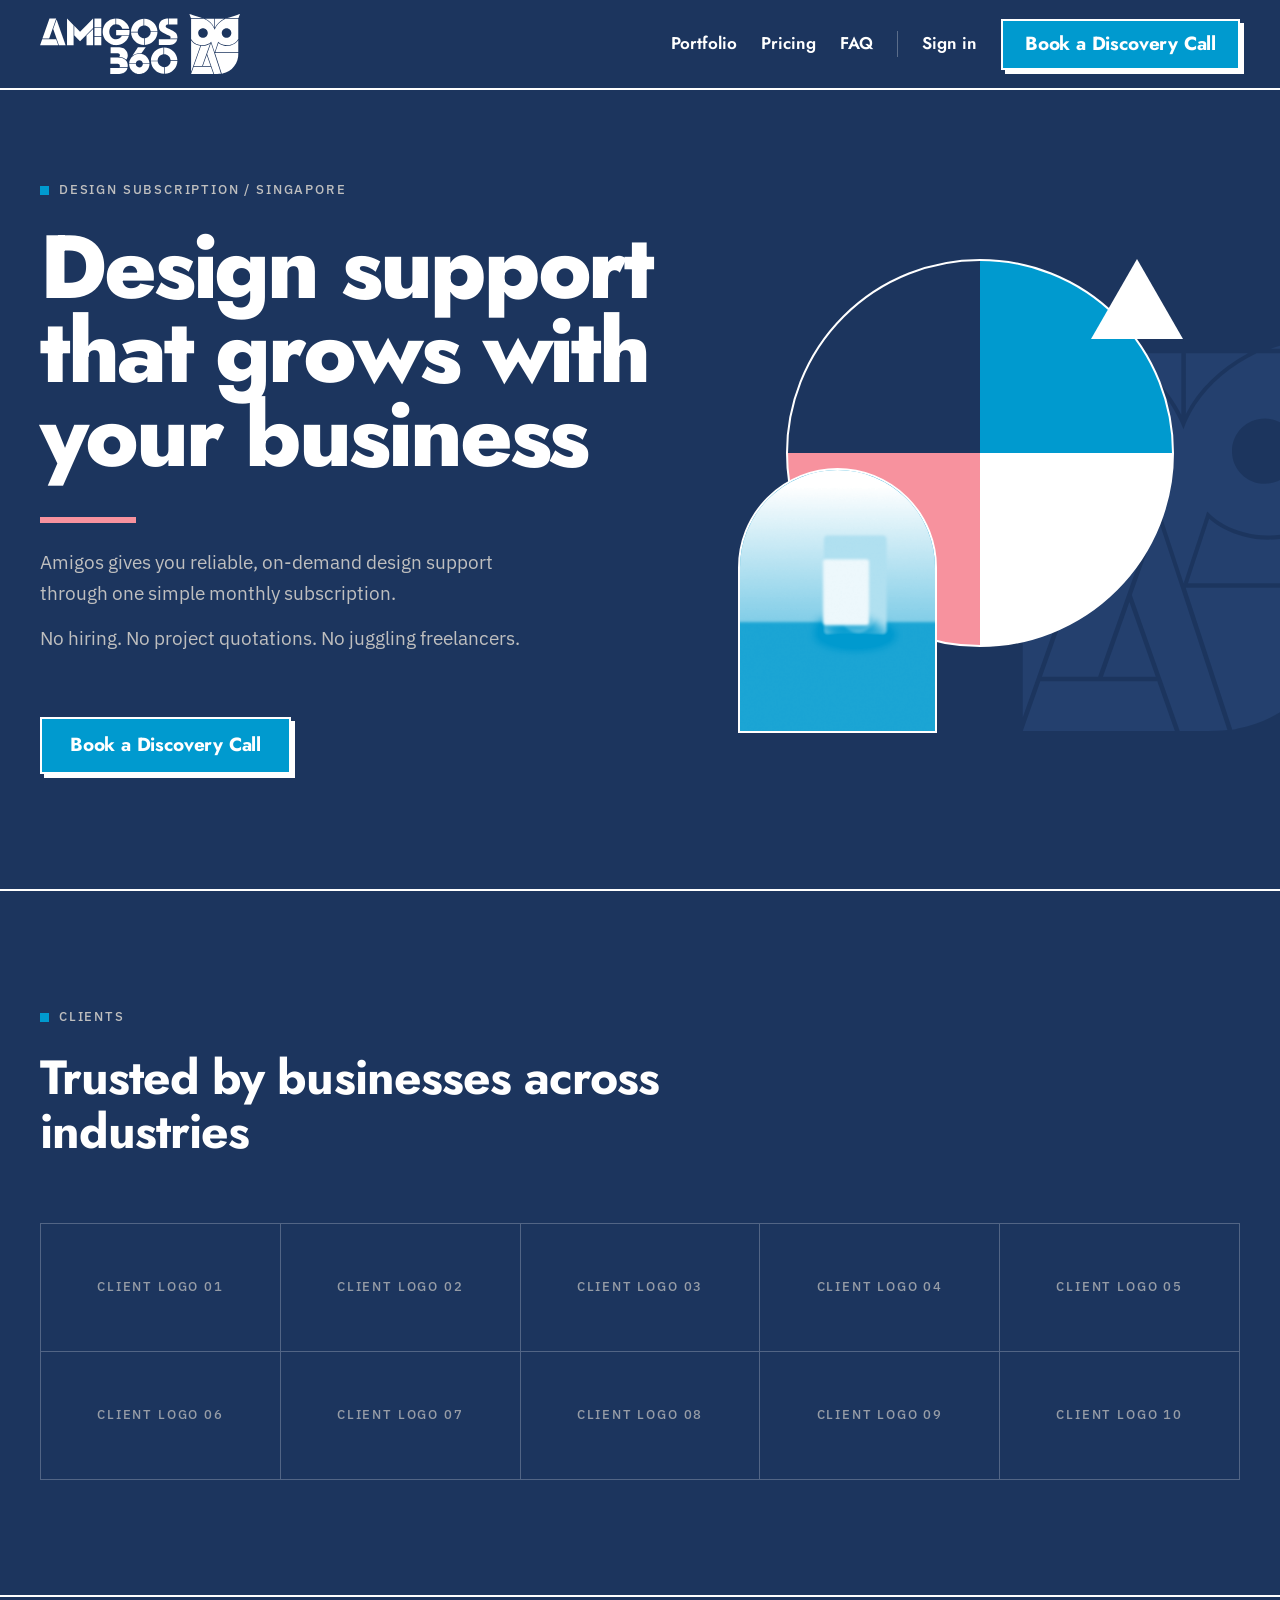
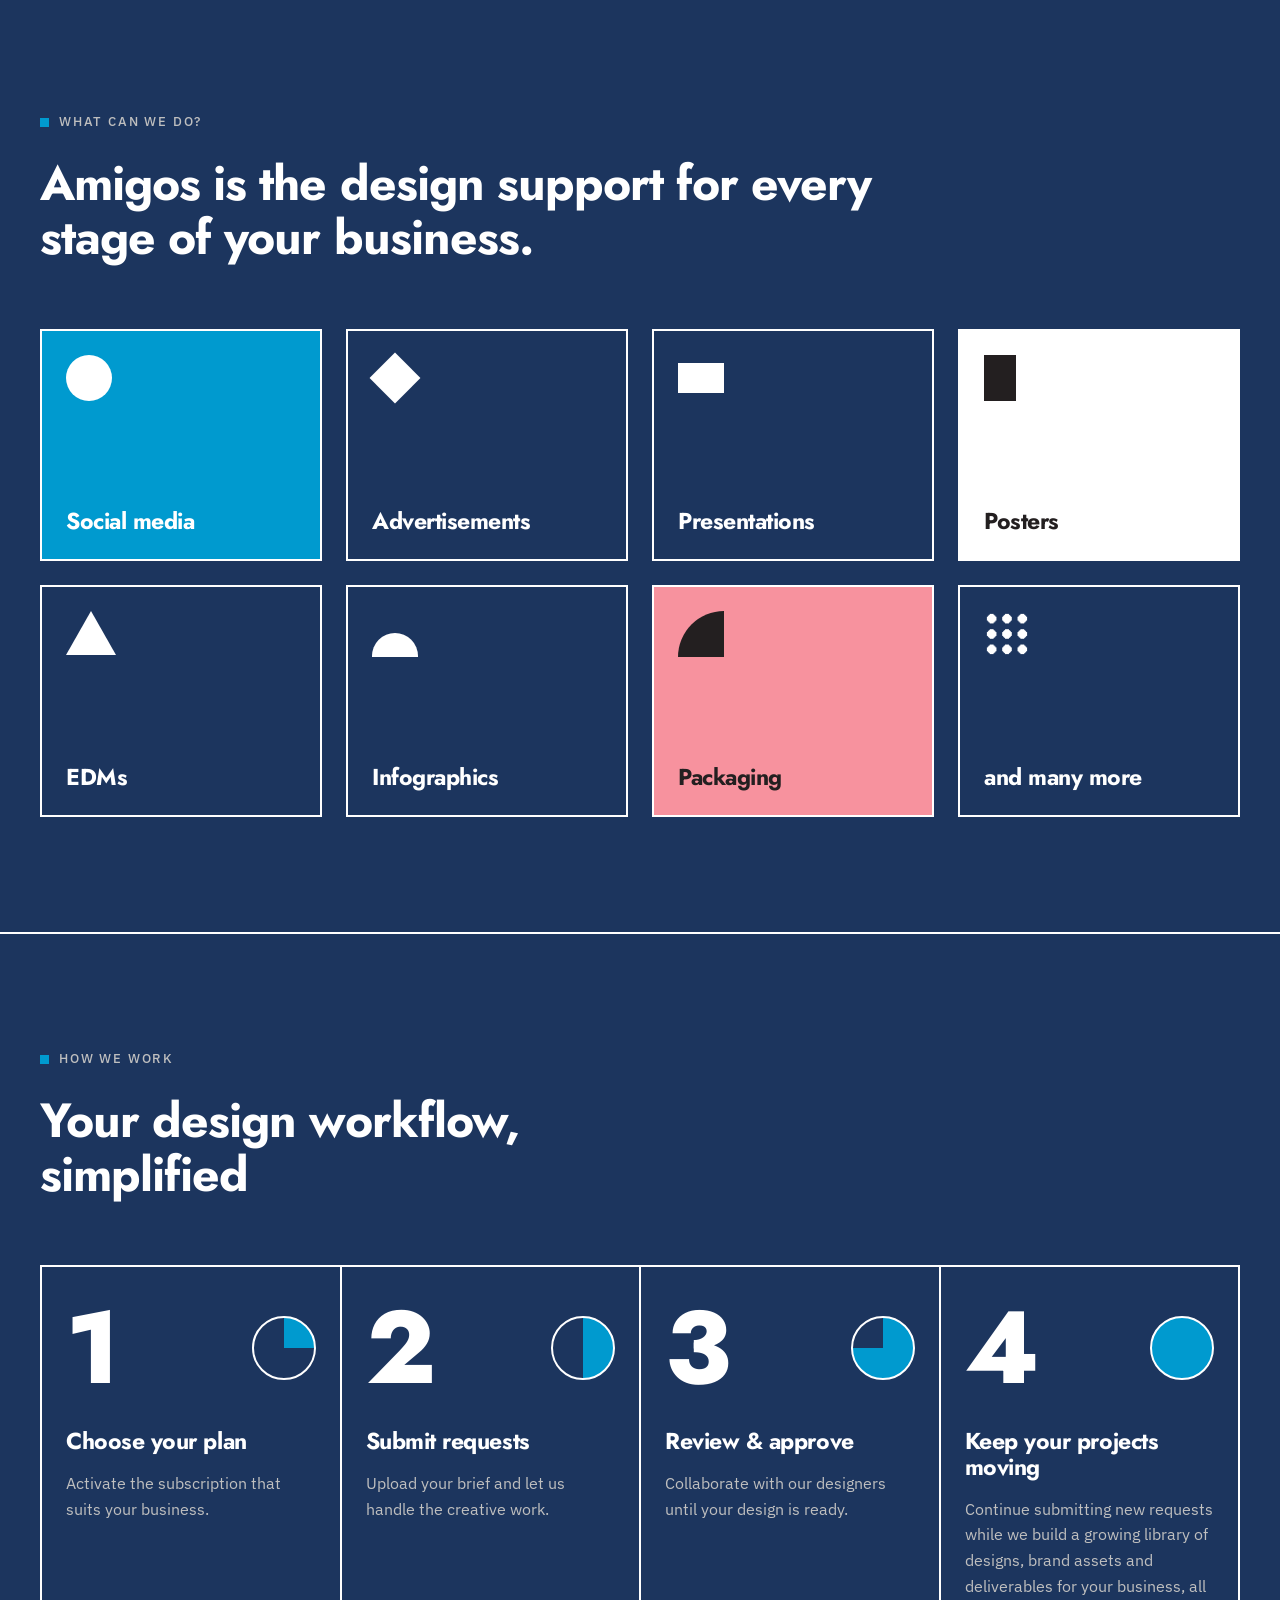
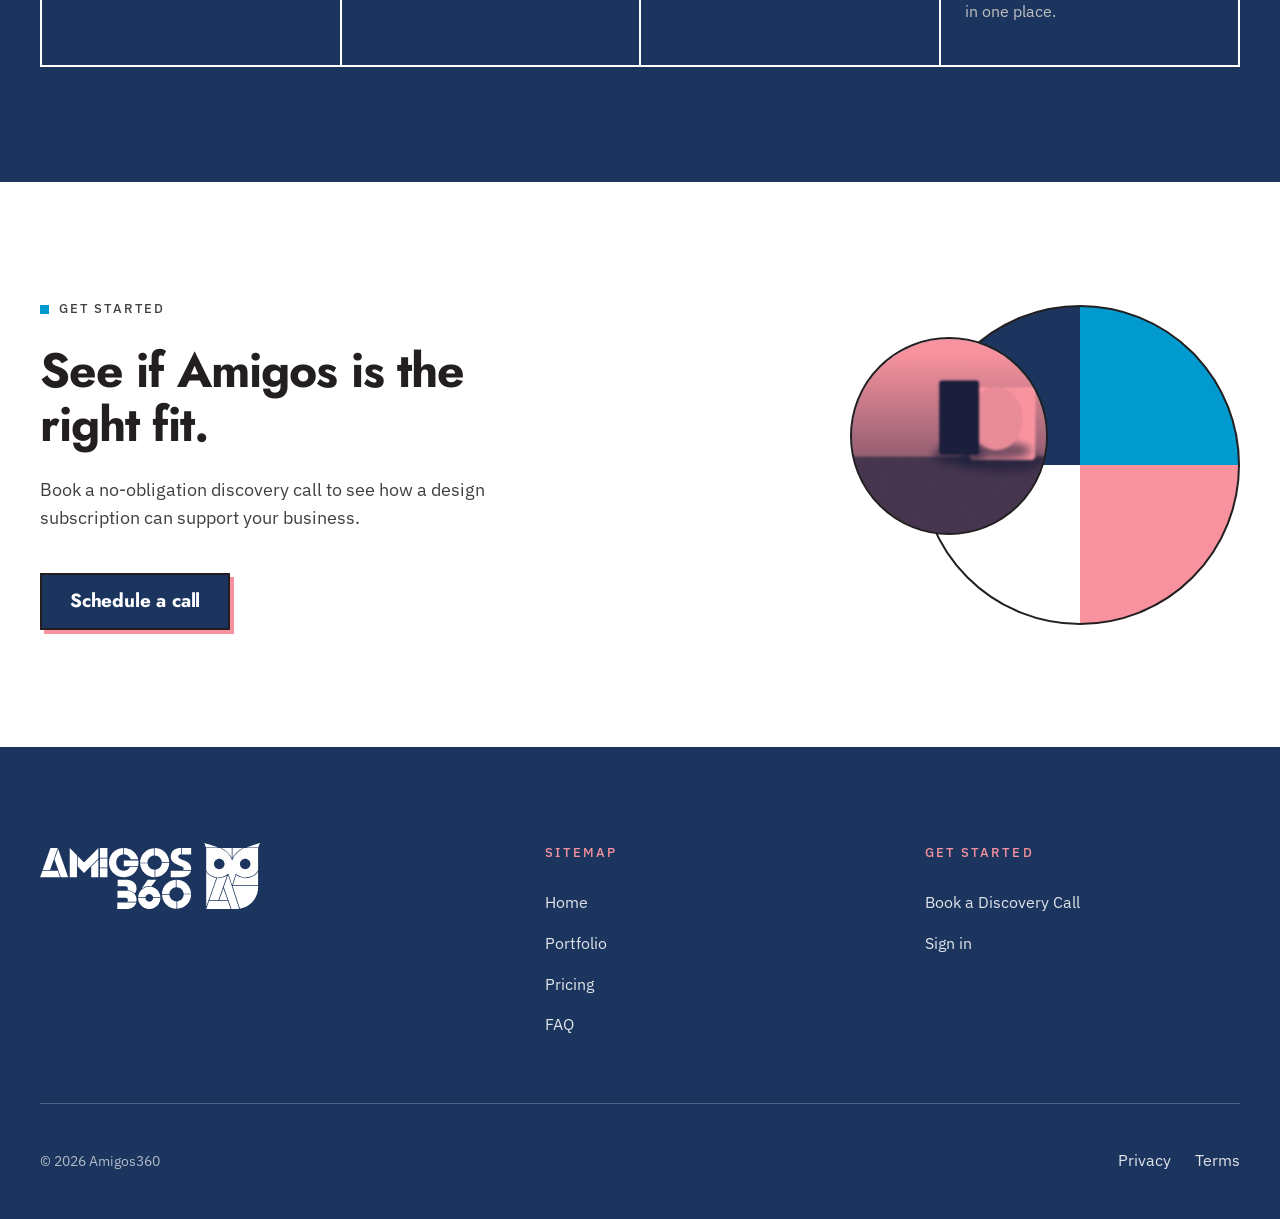
==== commit 5211a3c9: "Flip the site to a single dark theme on Deep Slate Deep Slate is the ground. That is a brand colour " ====
--- a/index.html
+++ b/index.html
@@ -36,9 +36,9 @@
                canvas we step down to the wordmark and then to the symbol. CSS
                shows exactly one at a time. All three are alt="" because the
                link itself carries the accessible name. -->
-          <img class="navbar-logo" src="assets/amigos360-full-logo-colour.svg" alt="">
-          <img class="navbar-wordmark" src="assets/amigos360-wordmark-colour.svg" alt="">
-          <img class="navbar-symbol" src="assets/amigos360-owl-colour.svg" alt="">
+          <img class="navbar-logo" src="assets/amigos360-full-logo-reverse-white.svg" alt="">
+          <img class="navbar-wordmark" src="assets/amigos360-wordmark-reverse-white.svg" alt="">
+          <img class="navbar-symbol" src="assets/amigos360-owl-reverse-white.svg" alt="">
         </a>
 
         <button class="nav-toggle" type="button" aria-expanded="false" aria-controls="nav-menu" aria-label="Open menu">
@@ -87,7 +87,7 @@
                TODO: swap the placeholder for real Amigos photography — the
                duotone treatment is applied in CSS, so any image inherits it. -->
           <div class="hero-figure reveal">
-            <img class="hero-owl" src="assets/amigos360-owl-wash.svg" alt="" aria-hidden="true">
+            <img class="hero-owl" src="assets/amigos360-owl-wash-dark.svg" alt="" aria-hidden="true">
             <div class="hero-dial" aria-hidden="true"></div>
             <div class="hero-photo photo photo-duo-cerulean photo-arch">
               <img class="photo-img" src="assets/photo-placeholder-portrait.jpg"
--- a/css/styles.css
+++ b/css/styles.css
@@ -14,28 +14,42 @@
                                (245,146,159) disagrees with its HEX by ~2/255;
                                the HEX is taken as authoritative. */
 
-  /* Neutrals — §2.1 specifies 100% White plus a black ramp. Nothing warm. */
+  /* ---- DARK THEME ------------------------------------------------------
+     One theme, dark. Deep Slate is the ground, which is why it is a brand
+     colour rather than an invented dark: §1.5 shows the reverse-white lockup
+     on exactly this background, and the guide's own cover and section
+     dividers use it.
+
+     The light build separated cards from the ground with 2px ink borders and
+     4px ink print shadows. This one runs the identical mechanism inverted —
+     white borders, white shadows, on slate — so the construction stays
+     visible, which is the whole point of it.
+
+     --fg and --ground are named for their ROLE, not their colour, because the
+     role is what the ~60 call sites actually care about.                   */
+  --ground:      #1C355E;   /* page AND card fill — Deep Slate, PANTONE 534 C */
+  --fg:          #FFFFFF;   /* text, 2px borders, 4px print shadows — 12.2:1  */
+  --fg-muted:    var(--black-25);   /* 6.6:1 on slate                        */
+
+  /* Text sitting on a LIGHT fill — blush tiles, white tiles, the inverted CTA
+     band. This is the old --ink value and keeps its meaning (cls-5 in the
+     official logo artwork, used 11× in the lockup), but it carries no
+     structural role any more: ink on slate is 1.3:1. */
+  --on-light:    #231F20;
+
+  /* §2.1's black ramp. The light build read it from the dark end for muted
+     text; this one reads it from the light end. Same ramp, other direction. */
   --white:       #FFFFFF;   /* 100% White */
-  --paper:       #FFFFFF;   /* Alias of --white. This was an off-white #F7F5F0
-                               ground; the guide has no second light ground, so
-                               the two converged. The name is kept so call sites
-                               still read "page ground" vs "card fill", and so
-                               a future approved tint has one place to land. */
-  --black-75:    #404040;   /* muted body text — 10.4:1 on white */
-  --black-50:    #808080;   /* 3.95:1 — large text and non-text use only */
-  --black-25:    #BFBFBF;   /* 1.84:1 — rules and hairlines only, never text */
-  --grey:        var(--black-75);
-
-  /* --ink stays off the black ramp deliberately: #231F20 is cls-5 in the
-     official logo artwork, used 11× in the lockup, so it is brand colour rather
-     than an invented neutral. It measures 16.3:1 on white; pure #000 would be
-     21:1, which is harsh at an 18px body size. */
-  --ink:         #231F20;
-
-  /* Tints of approved brand colours, used as flat fills only and never behind
-     text. Not in the guide — flagged for client sign-off. */
-  --cerulean-wash: #E5F4FA;
-  --blush-wash:    #FDEBED;
+  --black-75:    #404040;   /* 1.2:1 on slate — unusable here, kept for reference */
+  --black-50:    #808080;   /* 1.9:1 on slate — non-text only */
+  --black-25:    #BFBFBF;   /* 6.6:1 on slate — muted body text */
+
+  /* Brand colours mixed into the ground at 18%. Flat fills only, never behind
+     text. The light build's #E5F4FA / #FDEBED were light tints and die on a
+     dark ground. Derived rather than specified — flagged for sign-off, exactly
+     like the pair they replace. */
+  --cerulean-deep: #174772;
+  --blush-deep:    #43466A;
 
   /* Type — the guide specifies exactly TWO faces. Do not add a third.
      §3.1 primary (Mont) carries headlines, titles and key messaging.
@@ -70,12 +84,13 @@
   --container-max: 1280px;
   --container-pad: clamp(20px, 5vw, 40px);
 
-  /* Structure — Bauhaus keeps its construction visible */
-  --rule: 1px solid rgba(35, 31, 32, 0.16);
-  --rule-strong: 2px solid var(--ink);
+  /* Structure — Bauhaus keeps its construction visible. On a dark ground the
+     hairline inverts to white at low alpha; ink at 16% would be invisible. */
+  --rule: 1px solid rgba(255, 255, 255, 0.24);
+  --rule-strong: 2px solid var(--fg);
   --border-w: 2px;
-  --print-shadow: 4px 4px 0 var(--ink);
-  --print-shadow-sm: 3px 3px 0 var(--ink);
+  --print-shadow: 4px 4px 0 var(--fg);
+  --print-shadow-sm: 3px 3px 0 var(--fg);
 
   --ease: cubic-bezier(0.2, 0.7, 0.3, 1);
   /* Entrance curve. Strong ease-out — never ease-in on an entrance, it delays
@@ -100,8 +115,8 @@
 
 body {
   margin: 0;
-  background-color: var(--paper);
-  color: var(--ink);
+  background-color: var(--ground);
+  color: var(--fg);
   font-family: var(--font-body);
   font-size: var(--fs-body);
   line-height: var(--lh-body);
@@ -135,14 +150,16 @@
   outline-offset: 3px;
 }
 
+/* Inverted: a slate skip link on a slate page would be invisible when it
+   appears over the header. White fill, ink label — 16.3:1. */
 .skip-link {
   position: absolute;
   left: -9999px;
   top: 0;
   z-index: 999;
   padding: 12px 20px;
-  background-color: var(--deep-slate);
-  color: var(--white);
+  background-color: var(--white);
+  color: var(--on-light);
   font-family: var(--font-display);
   font-weight: 700;
 }
@@ -171,7 +188,7 @@
   font-weight: 500;
   letter-spacing: 0.14em;
   text-transform: uppercase;
-  color: var(--grey);
+  color: var(--fg-muted);
   margin-bottom: var(--s-md);
 }
 
@@ -195,7 +212,7 @@
 
 .section-intro {
   font-size: var(--fs-body);
-  color: var(--grey);
+  color: var(--fg-muted);
   max-width: 54ch;
   margin-top: var(--s-md);
 }
@@ -212,7 +229,7 @@
   justify-content: center;
   gap: var(--s-xs);
   padding: 16px 28px;
-  border: var(--border-w) solid var(--ink);
+  border: var(--border-w) solid var(--fg);
   border-radius: 0;
   font-family: var(--font-display);
   font-size: 1.1875rem;   /* 19px — AA large-text threshold at 700 */
@@ -229,18 +246,21 @@
   color: var(--white);
   box-shadow: var(--print-shadow);
 }
-.btn-primary:active { transform: translate(2px, 2px); box-shadow: 1px 1px 0 var(--ink); }
-
-.btn-slate {
-  background-color: var(--deep-slate);
-  color: var(--white);
-  box-shadow: var(--print-shadow);
-}
-.btn-slate:active { transform: translate(2px, 2px); box-shadow: 1px 1px 0 var(--ink); }
-
+.btn-primary:active { transform: translate(2px, 2px); box-shadow: 1px 1px 0 var(--fg); }
+
+/* .btn-slate is gone. It was a deep-slate fill, which on a deep-slate ground
+   renders as an invisible button, and grep across all six pages confirms it was
+   never used in markup. .btn-paper below is the light secondary. */
+
+/* The button for a LIGHT surface — the inverted CTA band is its only use, on
+   all four pages that carry the band. It was a light button on a dark band; it
+   is now a dark button on a light one, which is the same relationship.
+   border-color has to be overridden: .btn's is white, which would disappear
+   into the band. */
 .btn-paper {
-  background-color: var(--paper);
-  color: var(--ink);
+  background-color: var(--ground);
+  border-color: var(--on-light);
+  color: var(--fg);
   box-shadow: 4px 4px 0 var(--blush);
 }
 .btn-paper:active { transform: translate(2px, 2px); box-shadow: 1px 1px 0 var(--blush); }
@@ -248,8 +268,7 @@
 /* Hover lift is pointer-gated: a tap on touch fires :hover and leaves the
    button stuck in its lifted state until you tap elsewhere. */
 @media (hover: hover) and (pointer: fine) {
-  .btn-primary:hover { transform: translate(-2px, -2px); box-shadow: 6px 6px 0 var(--ink); }
-  .btn-slate:hover   { transform: translate(-2px, -2px); box-shadow: 6px 6px 0 var(--ink); }
+  .btn-primary:hover { transform: translate(-2px, -2px); box-shadow: 6px 6px 0 var(--fg); }
   .btn-paper:hover   { transform: translate(-2px, -2px); box-shadow: 6px 6px 0 var(--blush); }
 }
 
@@ -260,7 +279,7 @@
   position: sticky;
   top: 0;
   z-index: 100;
-  background-color: var(--paper);
+  background-color: var(--ground);
   border-bottom: var(--rule-strong);
 }
 
@@ -295,7 +314,7 @@
   font-family: var(--font-display);
   font-size: 1.0625rem;
   font-weight: 600;
-  color: var(--deep-slate);
+  color: var(--fg);
   padding-block: 6px;
   border-bottom: 2px solid transparent;
   transition: border-color 0.18s var(--ease);
@@ -307,7 +326,7 @@
 .nav-divider {
   width: 1px;
   height: 26px;
-  background-color: rgba(35, 31, 32, 0.22);
+  background-color: rgba(255, 255, 255, 0.28);
 }
 
 .nav-cta { padding: 13px 22px; }
@@ -320,22 +339,26 @@
   width: 48px;
   height: 48px;
   padding: 0 10px;
-  border: var(--border-w) solid var(--ink);
-  background-color: var(--white);
+  border: var(--border-w) solid var(--fg);
+  background-color: var(--ground);
 }
 
 .nav-toggle-bar {
   display: block;
   height: 2px;
   width: 100%;
-  background-color: var(--ink);
+  background-color: var(--fg);
   transition: transform 0.2s var(--ease), opacity 0.2s var(--ease);
 }
 
-/* ===== FOOTER ===== */
+/* ===== FOOTER =====
+   The footer used to separate itself by being deep-slate against a light page.
+   On a deep-slate page that distinction is gone, so a 2px rule does the job
+   instead — the same device every other section boundary already uses. */
 .footer {
-  background-color: var(--deep-slate);
-  color: var(--white);
+  background-color: var(--ground);
+  color: var(--fg);
+  border-top: var(--rule-strong);
   padding-top: var(--s-2xl);
   padding-bottom: var(--s-lg);
 }
@@ -389,13 +412,26 @@
 
 .footer-legal { display: flex; gap: var(--s-md); }
 
-/* ===== CTA BAND (shared component) ===== */
+/* ===== CTA BAND (shared component) =====
+   INVERTED. On the light build this band earned its emphasis by being the one
+   dark block on a light page. That mechanism is unavailable now, so it flips:
+   the single LIGHT block on a dark page, which is the strongest call to action
+   the layout can make. The intent is preserved by reversing the device rather
+   than abandoning it.
+
+   The markup still carries .text-light and .eyebrow-light from the light
+   build. Rather than edit four pages, they are overridden inside this section —
+   a two-level selector, which is the file's limit. */
 .section-cta {
-  background-color: var(--deep-slate);
-  color: var(--white);
+  background-color: var(--white);
+  color: var(--on-light);
   padding-block: var(--section-py);
   overflow: hidden;
 }
+
+.section-cta .text-light { color: var(--on-light); }
+.section-cta .eyebrow-light { color: var(--black-75); }
+.section-cta .eyebrow-marker-blush { background-color: var(--cerulean); }
 
 .cta-inner {
   display: grid;
@@ -414,7 +450,7 @@
 .cta-sub {
   margin-top: var(--s-md);
   font-size: var(--fs-body);
-  color: rgba(255, 255, 255, 0.78);
+  color: var(--black-75);   /* the band is light, so muted text reads dark here */
   max-width: 46ch;
 }
 
@@ -437,12 +473,12 @@
   position: absolute;
   inset: 0;
   border-radius: 50%;
-  border: var(--border-w) solid var(--white);
+  border: var(--border-w) solid var(--on-light);
   background-image: conic-gradient(
     var(--cerulean) 0deg 90deg,
     var(--blush) 90deg 180deg,
     transparent 180deg 270deg,
-    var(--white) 270deg 360deg
+    var(--ground) 270deg 360deg
   );
 }
 
@@ -454,7 +490,7 @@
   bottom: -10%;
   width: 62%;
   aspect-ratio: 1;
-  border: var(--border-w) solid var(--white);
+  border: var(--border-w) solid var(--on-light);
   z-index: 2;
 }
 
@@ -495,14 +531,20 @@
    Final shadows land on shadow x highlight, final highlights on the highlight
    ink alone — so the HIGHLIGHT ink must be light or the image goes muddy.
    Cerulean is a mid-tone and caps brightness, so it is only ever a shadow ink. */
+/* These four values are PHOTOGRAPHIC inks, not page colours, so they do not
+   follow the theme. The highlight ink has to stay light whatever the ground
+   is, or the plate goes muddy; the shadow ink has to stay dark. Both were
+   picking up --ground / --fg by name before, which inverted them and broke the
+   duotone. They are pinned to literals now so a future theme change cannot
+   silently invert a photograph again. */
 .photo-duo-cerulean { background-color: var(--cerulean); }
-.photo-duo-cerulean .photo-tint { background-color: var(--paper); }
+.photo-duo-cerulean .photo-tint { background-color: var(--white); }
 
 .photo-duo-blush { background-color: var(--deep-slate); }
 .photo-duo-blush .photo-tint { background-color: var(--blush); }
 
-.photo-duo-slate { background-color: var(--ink); }
-.photo-duo-slate .photo-tint { background-color: var(--cerulean-wash); }
+.photo-duo-slate { background-color: var(--on-light); }
+.photo-duo-slate .photo-tint { background-color: #E5F4FA; }
 
 /* Straight grayscale, no second ink — for the client logo wall */
 .photo-mono .photo-img { mix-blend-mode: normal; }
@@ -532,9 +574,9 @@
   display: flex;
   align-items: flex-end;
   padding: var(--s-md);
-  border: var(--border-w) solid var(--ink);
-  background-color: var(--cerulean-wash);
-  color: var(--ink);
+  border: var(--border-w) solid var(--fg);
+  background-color: var(--cerulean-deep);
+  color: var(--fg);
   overflow: hidden;
 }
 
@@ -553,11 +595,11 @@
 
 /* Ink, not white. White on cerulean is 3.22:1 — fine for a 24px+ bold service
    label, but these captions are 13px, which needs 4.5:1. Ink gives 5.07:1. */
-.placeholder-cerulean { background-color: var(--cerulean); color: var(--ink); }
-.placeholder-slate    { background-color: var(--deep-slate); color: var(--white); }
-.placeholder-blush    { background-color: var(--blush); color: var(--ink); }
-.placeholder-paper    { background-color: var(--paper); color: var(--ink); }
-.placeholder-white    { background-color: var(--white); color: var(--ink); }
+.placeholder-cerulean { background-color: var(--cerulean); color: var(--on-light); }
+.placeholder-slate    { background-color: var(--cerulean-deep); color: var(--fg); }
+.placeholder-blush    { background-color: var(--blush); color: var(--on-light); }
+.placeholder-paper    { background-color: var(--ground); color: var(--fg); }
+.placeholder-white    { background-color: var(--white); color: var(--on-light); }
 
 /* ===== HERO ===== */
 .section-hero {
@@ -590,7 +632,7 @@
 
 .hero-sub {
   font-size: clamp(1.125rem, 1.5vw, 1.3125rem);
-  color: var(--grey);
+  color: var(--fg-muted);
   max-width: 46ch;
 }
 
@@ -621,12 +663,12 @@
   width: 82%;
   aspect-ratio: 1;
   border-radius: 50%;
-  border: var(--border-w) solid var(--ink);
+  border: var(--border-w) solid var(--fg);
   background-image: conic-gradient(
     var(--cerulean)   0deg  90deg,
-    var(--deep-slate) 90deg 180deg,
+    var(--white)      90deg 180deg,
     var(--blush)      180deg 270deg,
-    var(--paper)      270deg 360deg
+    var(--ground)      270deg 360deg
   );
 }
 
@@ -638,7 +680,7 @@
   bottom: -4%;
   width: 42%;
   aspect-ratio: 3 / 4;
-  border: var(--border-w) solid var(--ink);
+  border: var(--border-w) solid var(--fg);
   z-index: 2;
 }
 
@@ -650,7 +692,7 @@
   height: 0;
   border-left: 46px solid transparent;
   border-right: 46px solid transparent;
-  border-bottom: 80px solid var(--deep-slate);
+  border-bottom: 80px solid var(--white);
 }
 
 /* Owl at low emphasis, bleeding off the hero's right edge (clipped by
@@ -695,7 +737,7 @@
   font-weight: 500;
   letter-spacing: 0.14em;
   text-transform: uppercase;
-  color: var(--grey);
+  color: var(--fg-muted);
   opacity: 0.75;
 }
 
@@ -720,13 +762,16 @@
   gap: var(--s-2xl);
   min-height: 232px;
   padding: var(--s-md);
-  border: var(--border-w) solid var(--ink);
-  background-color: var(--white);
-}
-
+  border: var(--border-w) solid var(--fg);
+  background-color: var(--ground);
+}
+
+/* .service-tile-slate flips to a light fill. A deep-slate tile on a deep-slate
+   ground is an empty outline, and the grid needs four accented tiles out of
+   eight to keep its rhythm. */
 .service-tile-cerulean { background-color: var(--cerulean); color: var(--white); }
-.service-tile-slate    { background-color: var(--deep-slate); color: var(--white); }
-.service-tile-blush    { background-color: var(--blush); color: var(--ink); }
+.service-tile-slate    { background-color: var(--white);    color: var(--on-light); }
+.service-tile-blush    { background-color: var(--blush);    color: var(--on-light); }
 
 .service-label {
   font-size: var(--fs-h3);
@@ -738,7 +783,7 @@
 .service-icon {
   width: 46px;
   height: 46px;
-  background-color: var(--ink);
+  background-color: var(--fg);
 }
 .service-icon-circle    { border-radius: 50%; }
 .service-icon-diamond   { transform: rotate(45deg); width: 36px; height: 36px; margin: 5px; }
@@ -748,28 +793,40 @@
   width: 0; height: 0; background-color: transparent;
   border-left: 25px solid transparent;
   border-right: 25px solid transparent;
-  border-bottom: 44px solid var(--ink);
+  border-bottom: 44px solid var(--fg);
 }
 .service-icon-semi      { height: 24px; border-radius: 46px 46px 0 0; margin-top: 22px; }
 .service-icon-quarter   { border-radius: 100% 0 0 0; }
 .service-icon-dots      {
   background-color: transparent;
-  background-image: radial-gradient(var(--ink) 42%, transparent 44%);
+  background-image: radial-gradient(var(--fg) 42%, transparent 44%);
   background-size: 15.33px 15.33px;
 }
 
-/* Icon colour follows tile contrast */
-.service-tile-cerulean .service-icon,
-.service-tile-slate .service-icon { background-color: var(--white); }
-.service-tile-cerulean .service-icon-triangle,
-.service-tile-slate .service-icon-triangle {
+/* Icon colour follows tile contrast. The two accented tiles now pull in
+   opposite directions — cerulean is dark enough to need a white icon, the
+   flipped slate tile is light and needs an ink one. */
+.service-tile-cerulean .service-icon { background-color: var(--white); }
+.service-tile-cerulean .service-icon-triangle {
   background-color: transparent;
   border-bottom-color: var(--white);
 }
-.service-tile-cerulean .service-icon-dots,
-.service-tile-slate .service-icon-dots {
+.service-tile-cerulean .service-icon-dots {
   background-color: transparent;
   background-image: radial-gradient(var(--white) 42%, transparent 44%);
+}
+
+.service-tile-slate .service-icon,
+.service-tile-blush .service-icon { background-color: var(--on-light); }
+.service-tile-slate .service-icon-triangle,
+.service-tile-blush .service-icon-triangle {
+  background-color: transparent;
+  border-bottom-color: var(--on-light);
+}
+.service-tile-slate .service-icon-dots,
+.service-tile-blush .service-icon-dots {
+  background-color: transparent;
+  background-image: radial-gradient(var(--on-light) 42%, transparent 44%);
 }
 
 /* ===== PROCESS =====
@@ -777,7 +834,7 @@
    The numbering is load-bearing here: the plan really is a sequence. */
 .section-process {
   padding-block: var(--section-py);
-  background-color: var(--white);
+  background-color: var(--ground);
   border-bottom: var(--rule-strong);
 }
 
@@ -813,7 +870,7 @@
   font-weight: 800;
   line-height: 0.8;
   letter-spacing: -0.05em;
-  color: var(--deep-slate);
+  color: var(--fg);
 }
 
 .step-dial {
@@ -821,8 +878,8 @@
   width: 64px;
   height: 64px;
   border-radius: 50%;
-  border: var(--border-w) solid var(--ink);
-  background-color: var(--paper);
+  border: var(--border-w) solid var(--fg);
+  background-color: var(--ground);
 }
 .step-dial-1 { background-image: conic-gradient(var(--cerulean) 0deg 90deg,  transparent 90deg 360deg); }
 .step-dial-2 { background-image: conic-gradient(var(--cerulean) 0deg 180deg, transparent 180deg 360deg); }
@@ -838,7 +895,7 @@
 
 .step-body {
   font-size: var(--fs-body-sm);
-  color: var(--grey);
+  color: var(--fg-muted);
 }
 
 /* ===== SCROLL REVEAL =====
@@ -912,7 +969,7 @@
     align-items: stretch;
     gap: 0;
     padding: var(--s-md) var(--container-pad) var(--s-lg);
-    background-color: var(--paper);
+    background-color: var(--ground);
     border-bottom: var(--rule-strong);
   }
   .nav-menu-open { display: flex; }
@@ -1024,7 +1081,7 @@
 .page-intro {
   margin-top: var(--s-md);
   font-size: var(--fs-body);
-  color: var(--grey);
+  color: var(--fg-muted);
   max-width: 52ch;
 }
 
@@ -1040,9 +1097,9 @@
 
 .filter-button {
   padding: 10px 18px;
-  border: var(--border-w) solid var(--ink);
+  border: var(--border-w) solid var(--fg);
   background-color: transparent;
-  color: var(--ink);
+  color: var(--fg);
   font-family: var(--font-body);
   font-size: var(--fs-label);
   font-weight: 500;
@@ -1050,18 +1107,18 @@
   text-transform: uppercase;
   transition: background-color 0.16s var(--ease), color 0.16s var(--ease);
 }
-.filter-button:hover { background-color: var(--cerulean-wash); }
+.filter-button:hover { background-color: var(--cerulean-deep); }
 
 .filter-button-active {
-  background-color: var(--deep-slate);
-  color: var(--white);
-}
-.filter-button-active:hover { background-color: var(--deep-slate); }
+  background-color: var(--cerulean);
+  color: var(--on-light);
+}
+.filter-button-active:hover { background-color: var(--cerulean); }
 
 .filter-status {
   font-family: var(--font-body);
   font-size: var(--fs-label);
-  color: var(--grey);
+  color: var(--fg-muted);
   margin-bottom: var(--s-md);
 }
 
@@ -1075,7 +1132,7 @@
   gap: var(--s-md);
 }
 
-.portfolio-tile { border: var(--border-w) solid var(--ink); }
+.portfolio-tile { border: var(--border-w) solid var(--fg); }
 .portfolio-tile-wide { grid-column: span 2; aspect-ratio: 16 / 9; }
 .portfolio-tile-tall { aspect-ratio: 4 / 5; }
 .portfolio-tile-square { aspect-ratio: 1 / 1; }
@@ -1119,7 +1176,7 @@
   border-bottom: var(--rule-strong);
 }
 
-.plan-head-featured { background-color: var(--cerulean-wash); }
+.plan-head-featured { background-color: var(--cerulean-deep); }
 
 .plan-name {
   font-family: var(--font-display);
@@ -1132,7 +1189,7 @@
   line-height: 1.2;
   padding: 4px 10px;
   background-color: var(--blush);
-  color: var(--ink);
+  color: var(--on-light);
   font-family: var(--font-body);
   font-size: 0.6875rem;
   font-weight: 500;
@@ -1152,7 +1209,7 @@
   font-size: 0.6875rem;
   letter-spacing: 0.08em;
   text-transform: uppercase;
-  color: var(--grey);
+  color: var(--fg-muted);
 }
 
 .group-title {
@@ -1160,8 +1217,8 @@
   padding: var(--s-md);
   border-right: var(--rule-strong);
   border-bottom: var(--rule-strong);
-  background-color: var(--deep-slate);
-  color: var(--white);
+  background-color: var(--cerulean);
+  color: var(--on-light);
   font-family: var(--font-body);
   font-size: var(--fs-label);
   font-weight: 500;
@@ -1185,7 +1242,7 @@
   border-bottom: var(--rule);
 }
 
-.tier-cell-featured { background-color: var(--cerulean-wash); }
+.tier-cell-featured { background-color: var(--cerulean-deep); }
 
 /* Cerulean disc + white check as a background image — Webflow sets this in the
    Background panel, so it rebuilds without custom code. */
@@ -1206,7 +1263,7 @@
 
 .tier-no {
   height: 2px;
-  background-color: var(--grey);
+  background-color: var(--fg-muted);
   opacity: 0.55;
 }
 
@@ -1215,8 +1272,8 @@
 .plan-cards { display: none; }
 
 .plan-card {
-  border: var(--border-w) solid var(--ink);
-  background-color: var(--white);
+  border: var(--border-w) solid var(--fg);
+  background-color: var(--ground);
   box-shadow: var(--print-shadow);
   margin-bottom: var(--s-lg);
 }
@@ -1237,7 +1294,7 @@
   font-weight: 500;
   letter-spacing: 0.14em;
   text-transform: uppercase;
-  color: var(--grey);
+  color: var(--fg-muted);
   margin-block: var(--s-md) var(--s-xs);
 }
 
@@ -1250,7 +1307,7 @@
   border-bottom: var(--rule);
 }
 
-.plan-card-item-off { color: var(--grey); }
+.plan-card-item-off { color: var(--fg-muted); }
 
 .plan-card-cta { padding: 0 var(--s-md) var(--s-md); }
 
@@ -1276,7 +1333,7 @@
   font-size: var(--fs-h3);
   font-weight: 700;
   line-height: var(--lh-snug);
-  color: var(--deep-slate);
+  color: var(--fg);
 }
 .faq-question:hover { color: var(--cerulean); }
 
@@ -1286,7 +1343,7 @@
   flex-shrink: 0;
   width: 30px;
   height: 30px;
-  border: var(--border-w) solid var(--ink);
+  border: var(--border-w) solid var(--fg);
   border-radius: 50%;
   transition: transform 0.2s var(--ease), background-color 0.2s var(--ease);
 }
@@ -1296,7 +1353,7 @@
   position: absolute;
   top: 50%; left: 50%;
   width: 12px; height: 2px;
-  background-color: var(--ink);
+  background-color: var(--fg);
   transform: translate(-50%, -50%);
 }
 .faq-toggle::after { transform: translate(-50%, -50%) rotate(90deg); }
@@ -1306,7 +1363,7 @@
 .faq-answer {
   padding-bottom: var(--s-md);
   max-width: 68ch;
-  color: var(--grey);
+  color: var(--fg-muted);
 }
 
 /* ===== BOOK A CALL ===== */
@@ -1357,12 +1414,12 @@
   margin-bottom: var(--s-xs);
 }
 
-.reassure-body { color: var(--grey); max-width: 50ch; }
+.reassure-body { color: var(--fg-muted); max-width: 50ch; }
 
 .form-card {
   padding: var(--s-lg);
-  border: var(--border-w) solid var(--ink);
-  background-color: var(--white);
+  border: var(--border-w) solid var(--fg);
+  background-color: var(--ground);
   box-shadow: var(--print-shadow);
 }
 
@@ -1382,19 +1439,19 @@
   font-weight: 500;
   letter-spacing: 0.08em;
   text-transform: uppercase;
-  color: var(--grey);
+  color: var(--fg-muted);
 }
 
 .form-input,
 .form-select {
   width: 100%;
   padding: 13px 14px;
-  border: var(--border-w) solid var(--ink);
+  border: var(--border-w) solid var(--fg);
   border-radius: 0;
-  background-color: var(--paper);
+  background-color: var(--ground);
   font-family: var(--font-body);
   font-size: var(--fs-body-sm);
-  color: var(--ink);
+  color: var(--fg);
 }
 /* The resting fill used to be the off-white paper ground, so focus lifted the
    field to white. With --paper and --white converged on the guide's single
@@ -1412,8 +1469,8 @@
 
 .form-success {
   padding: var(--s-lg);
-  border: var(--border-w) solid var(--ink);
-  background-color: var(--cerulean-wash);
+  border: var(--border-w) solid var(--fg);
+  background-color: var(--cerulean-deep);
   box-shadow: var(--print-shadow);
 }
 
@@ -1427,13 +1484,13 @@
 .embed-slot {
   margin-top: var(--s-lg);
   padding: var(--s-lg);
-  border: var(--border-w) dashed var(--grey);
+  border: var(--border-w) dashed var(--fg-muted);
   text-align: center;
   font-family: var(--font-body);
   font-size: var(--fs-label);
   letter-spacing: 0.1em;
   text-transform: uppercase;
-  color: var(--grey);
+  color: var(--fg-muted);
 }
 
 /* ===== SIGN IN ===== */
@@ -1456,10 +1513,10 @@
   transform: translate(-62%, -58%);
   border-radius: 50%;
   background-image: conic-gradient(
-    var(--cerulean-wash) 0deg 90deg,
-    var(--blush-wash) 90deg 180deg,
+    var(--cerulean-deep) 0deg 90deg,
+    var(--blush-deep) 90deg 180deg,
     transparent 180deg 270deg,
-    var(--cerulean-wash) 270deg 360deg
+    var(--cerulean-deep) 270deg 360deg
   );
 }
 
@@ -1470,8 +1527,8 @@
   max-width: 420px;
   margin-inline: auto;   /* the flex centring applies to .container, not this */
   padding: var(--s-lg);
-  border: var(--border-w) solid var(--ink);
-  background-color: var(--white);
+  border: var(--border-w) solid var(--fg);
+  background-color: var(--ground);
   box-shadow: var(--print-shadow);
 }
 
@@ -1490,8 +1547,8 @@
   margin-top: var(--s-md);
   padding-block: 4px;
   font-size: var(--fs-body-sm);
-  color: var(--deep-slate);
-  border-bottom: 1px solid var(--deep-slate);
+  color: var(--fg);
+  border-bottom: 1px solid var(--fg);
 }
 .forgot-link:hover { color: var(--cerulean); border-bottom-color: var(--cerulean); }
 
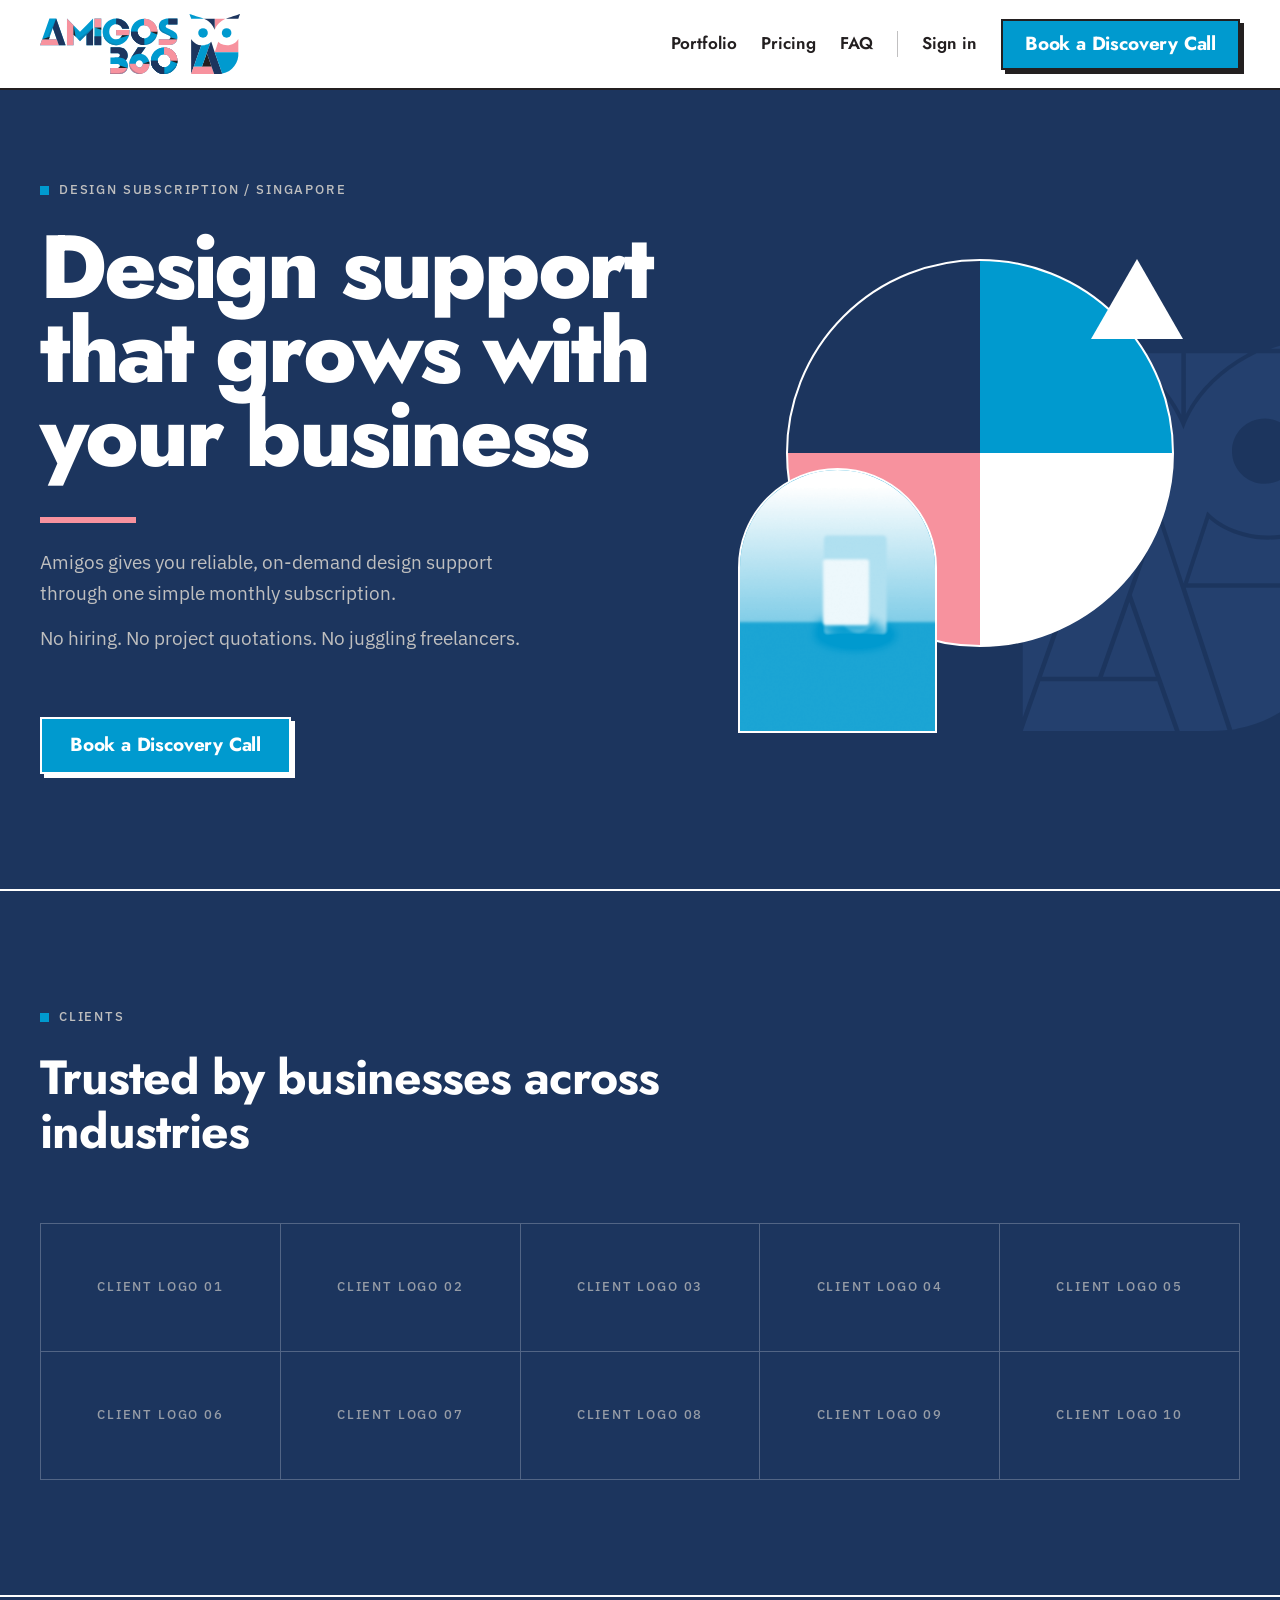
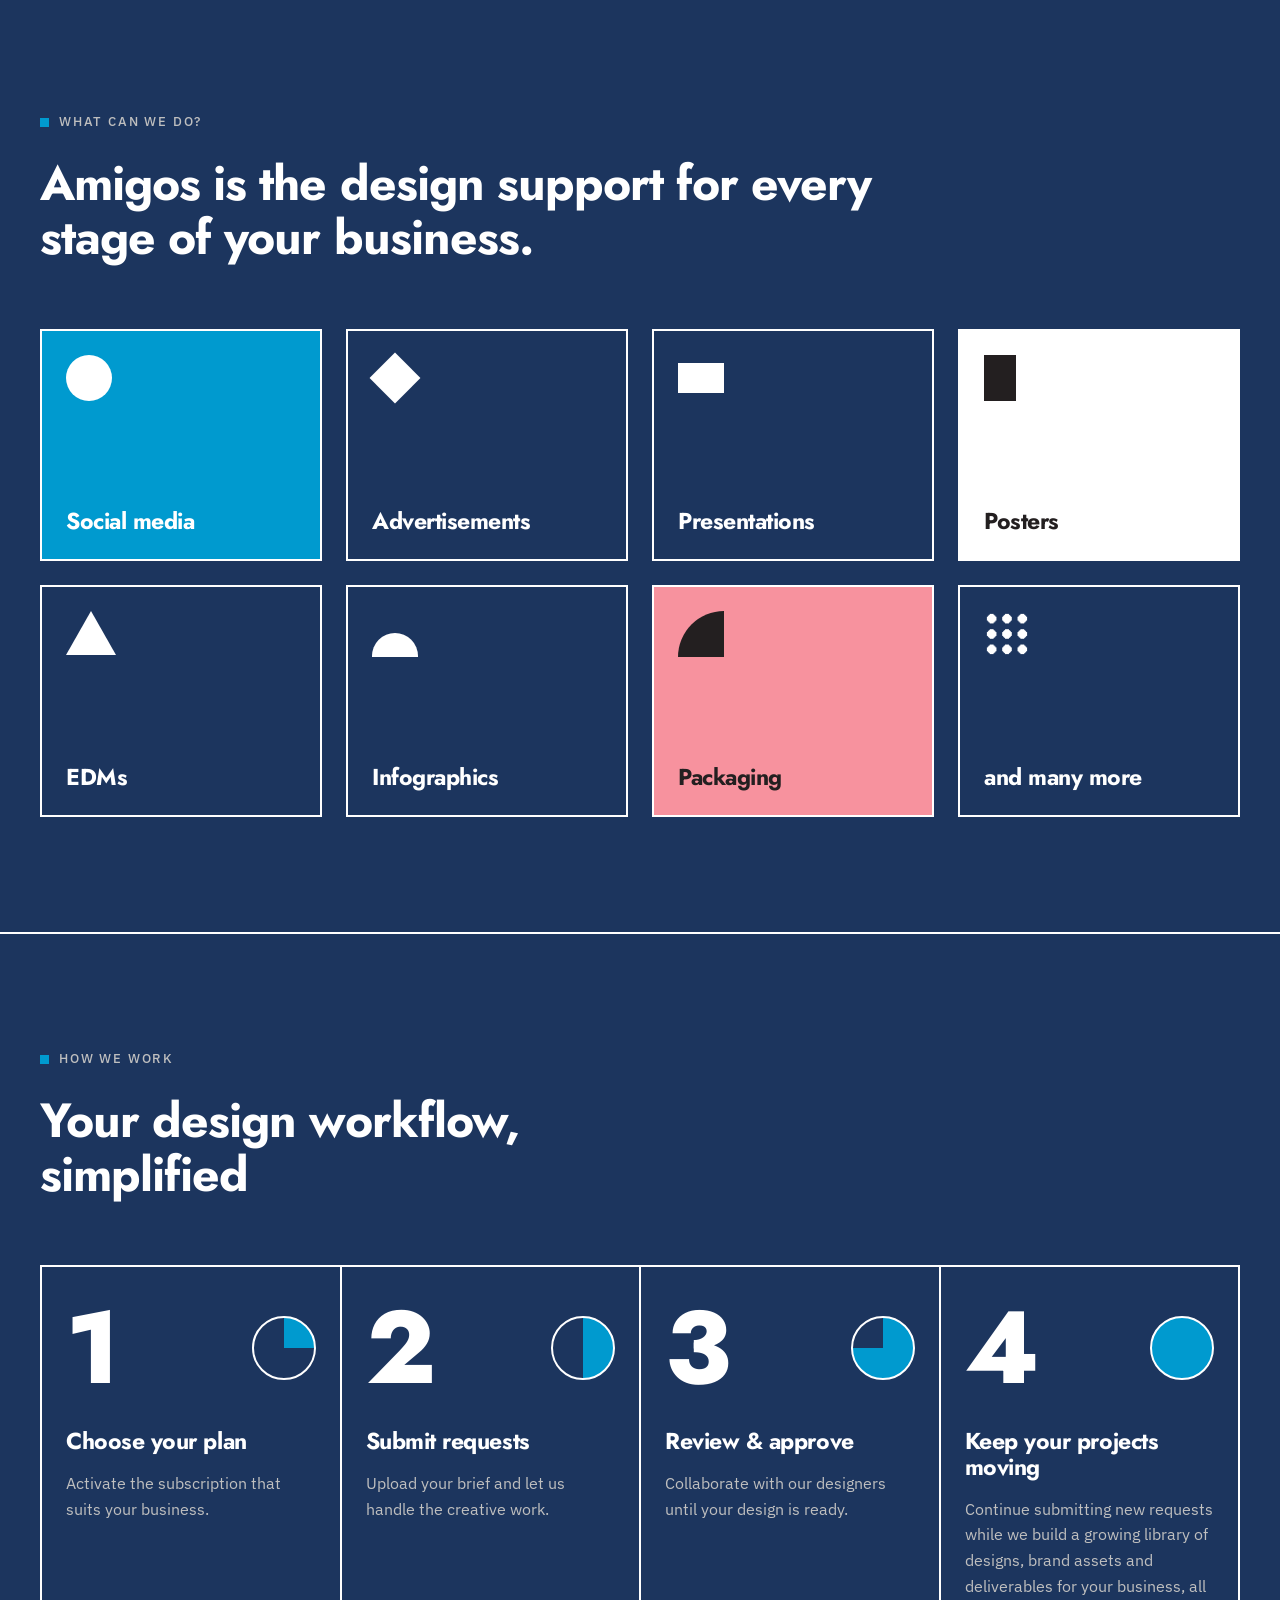
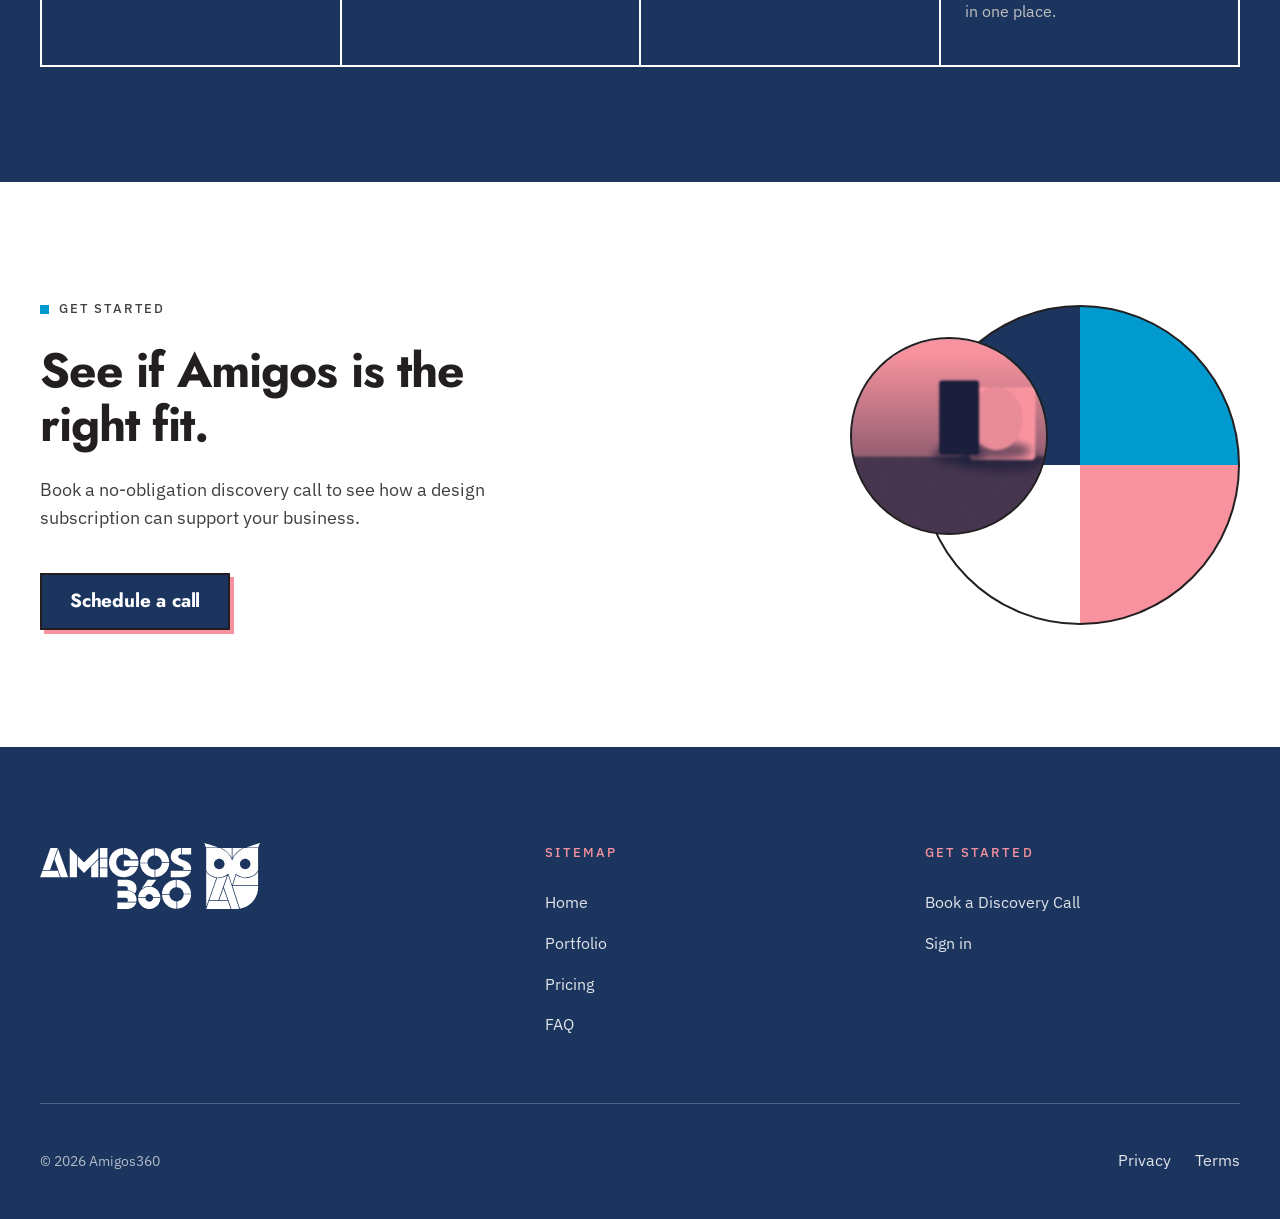
==== commit 4b628c3a: "Make the navbar a light island so the colour lockup has a home The full-colour lockup's white shapes" ====
--- a/index.html
+++ b/index.html
@@ -36,9 +36,9 @@
                canvas we step down to the wordmark and then to the symbol. CSS
                shows exactly one at a time. All three are alt="" because the
                link itself carries the accessible name. -->
-          <img class="navbar-logo" src="assets/amigos360-full-logo-reverse-white.svg" alt="">
-          <img class="navbar-wordmark" src="assets/amigos360-wordmark-reverse-white.svg" alt="">
-          <img class="navbar-symbol" src="assets/amigos360-owl-reverse-white.svg" alt="">
+          <img class="navbar-logo" src="assets/amigos360-full-logo-colour.svg" alt="">
+          <img class="navbar-wordmark" src="assets/amigos360-wordmark-colour.svg" alt="">
+          <img class="navbar-symbol" src="assets/amigos360-owl-colour.svg" alt="">
         </a>
 
         <button class="nav-toggle" type="button" aria-expanded="false" aria-controls="nav-menu" aria-label="Open menu">
--- a/css/styles.css
+++ b/css/styles.css
@@ -88,6 +88,12 @@
      hairline inverts to white at low alpha; ink at 16% would be invisible. */
   --rule: 1px solid rgba(255, 255, 255, 0.24);
   --rule-strong: 2px solid var(--fg);
+
+  /* The same two rules for the LIGHT ISLANDS — the navbar and the CTA band,
+     which invert against the dark page. Anything structural inside one of
+     those has to use these, or it draws white on white. */
+  --rule-on-light: 1px solid rgba(35, 31, 32, 0.16);
+  --rule-strong-on-light: 2px solid var(--on-light);
   --border-w: 2px;
   --print-shadow: 4px 4px 0 var(--fg);
   --print-shadow-sm: 3px 3px 0 var(--fg);
@@ -274,13 +280,22 @@
 
 .btn-full { width: 100%; }
 
-/* ===== NAVBAR ===== */
+/* ===== NAVBAR =====
+   A LIGHT ISLAND, like the CTA band. This exists so the full-colour lockup has
+   somewhere to live: its white shapes are knockouts, so it can only sit on a
+   light ground, and §1.4 asks for the primary colour version wherever possible.
+   Without this band the colour lockup would appear nowhere but the favicon.
+
+   Everything structural inside here therefore uses the -on-light rules and
+   --on-light itself. The bar is sticky, so it floats as a light strip over dark
+   content while scrolling — which makes its bottom border load-bearing rather
+   than decorative. */
 .navbar {
   position: sticky;
   top: 0;
   z-index: 100;
-  background-color: var(--ground);
-  border-bottom: var(--rule-strong);
+  background-color: var(--white);
+  border-bottom: var(--rule-strong-on-light);
 }
 
 .navbar-inner {
@@ -314,7 +329,7 @@
   font-family: var(--font-display);
   font-size: 1.0625rem;
   font-weight: 600;
-  color: var(--fg);
+  color: var(--on-light);
   padding-block: 6px;
   border-bottom: 2px solid transparent;
   transition: border-color 0.18s var(--ease);
@@ -326,10 +341,18 @@
 .nav-divider {
   width: 1px;
   height: 26px;
-  background-color: rgba(255, 255, 255, 0.28);
-}
-
-.nav-cta { padding: 13px 22px; }
+  background-color: rgba(35, 31, 32, 0.28);
+}
+
+/* .btn's border and print shadow are white, which disappears on this band.
+   The cerulean fill and white label are untouched — that pair is 3.22:1
+   regardless of ground, so the 19px/700 lock still covers it. */
+.nav-cta {
+  padding: 13px 22px;
+  border-color: var(--on-light);
+  box-shadow: 4px 4px 0 var(--on-light);
+}
+.nav-cta:active { box-shadow: 1px 1px 0 var(--on-light); }
 
 .nav-toggle {
   display: none;
@@ -339,15 +362,15 @@
   width: 48px;
   height: 48px;
   padding: 0 10px;
-  border: var(--border-w) solid var(--fg);
-  background-color: var(--ground);
+  border: var(--border-w) solid var(--on-light);
+  background-color: var(--white);
 }
 
 .nav-toggle-bar {
   display: block;
   height: 2px;
   width: 100%;
-  background-color: var(--fg);
+  background-color: var(--on-light);
   transition: transform 0.2s var(--ease), opacity 0.2s var(--ease);
 }
 
@@ -969,15 +992,15 @@
     align-items: stretch;
     gap: 0;
     padding: var(--s-md) var(--container-pad) var(--s-lg);
-    background-color: var(--ground);
-    border-bottom: var(--rule-strong);
+    background-color: var(--white);
+    border-bottom: var(--rule-strong-on-light);
   }
   .nav-menu-open { display: flex; }
 
   .nav-link {
     font-size: 1.25rem;
     padding-block: 14px;
-    border-bottom: var(--rule);
+    border-bottom: var(--rule-on-light);
   }
   .nav-divider { display: none; }
   .nav-cta { margin-top: var(--s-md); }
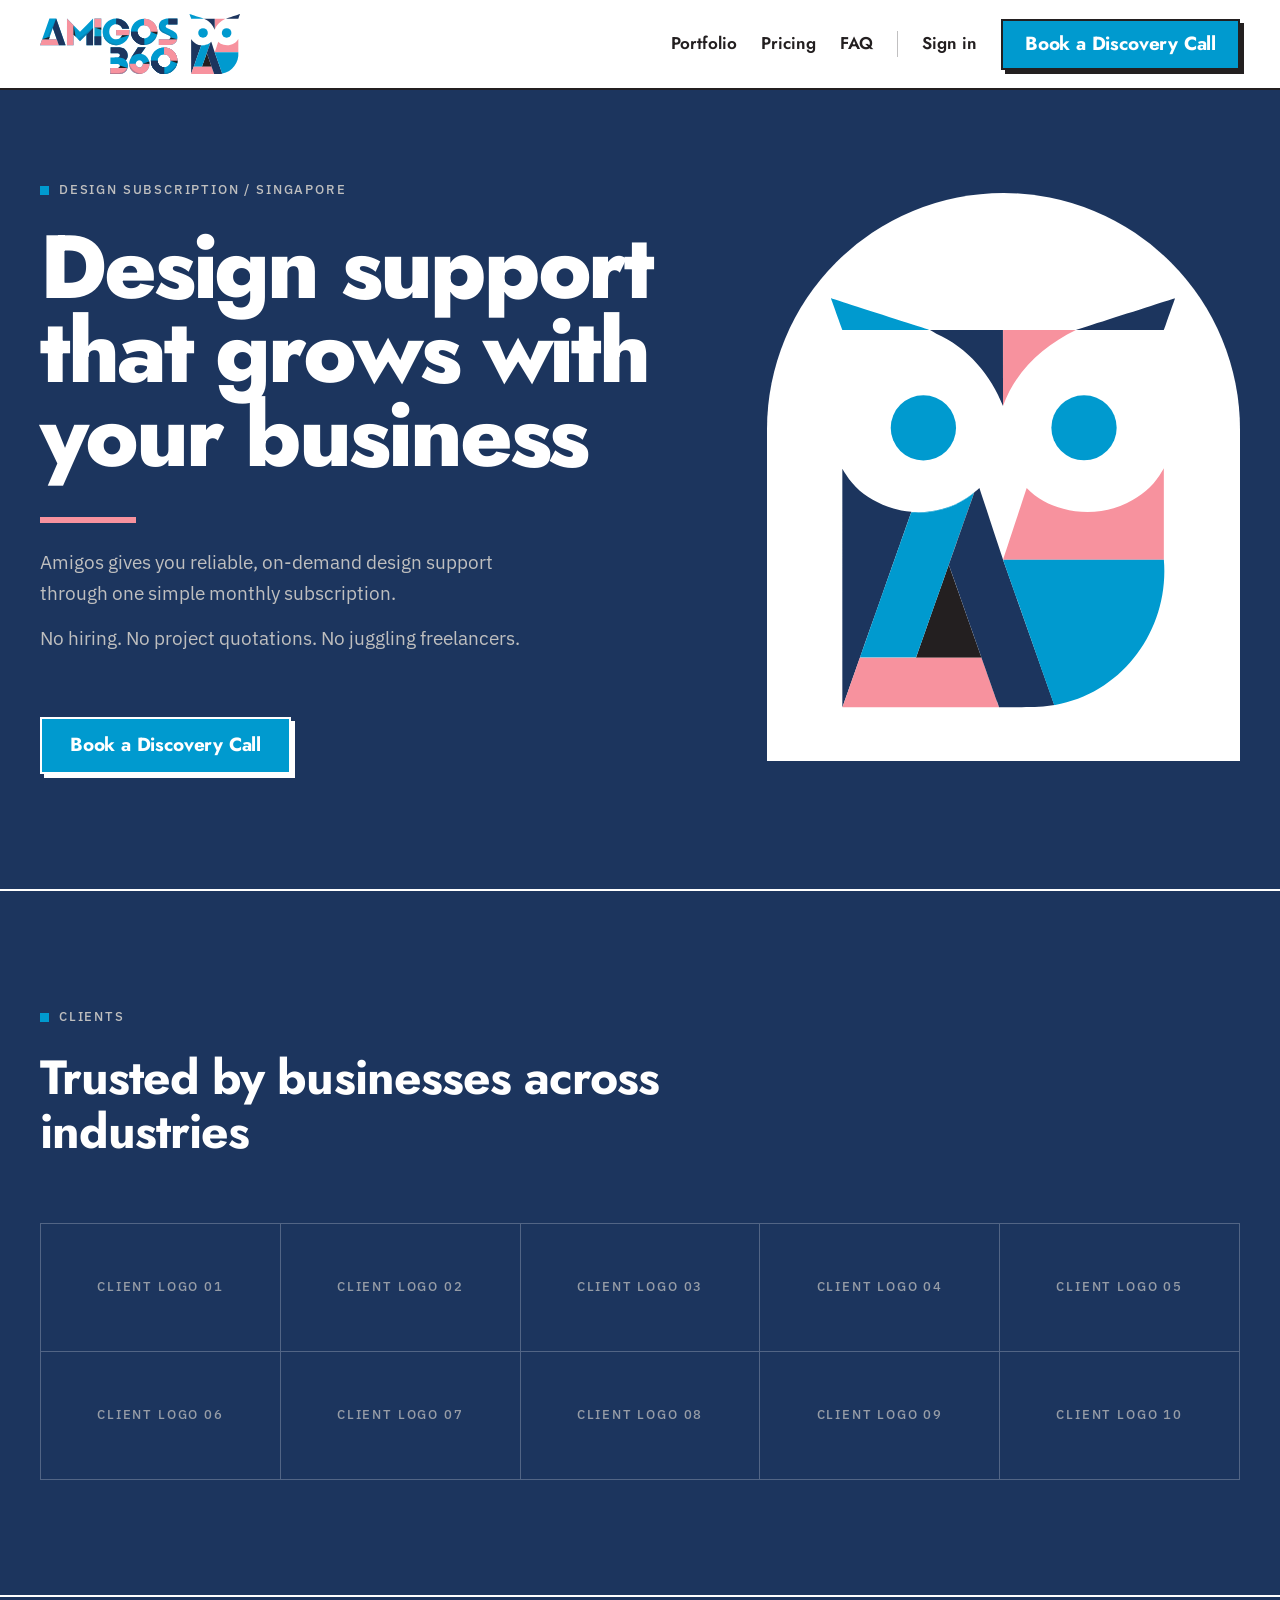
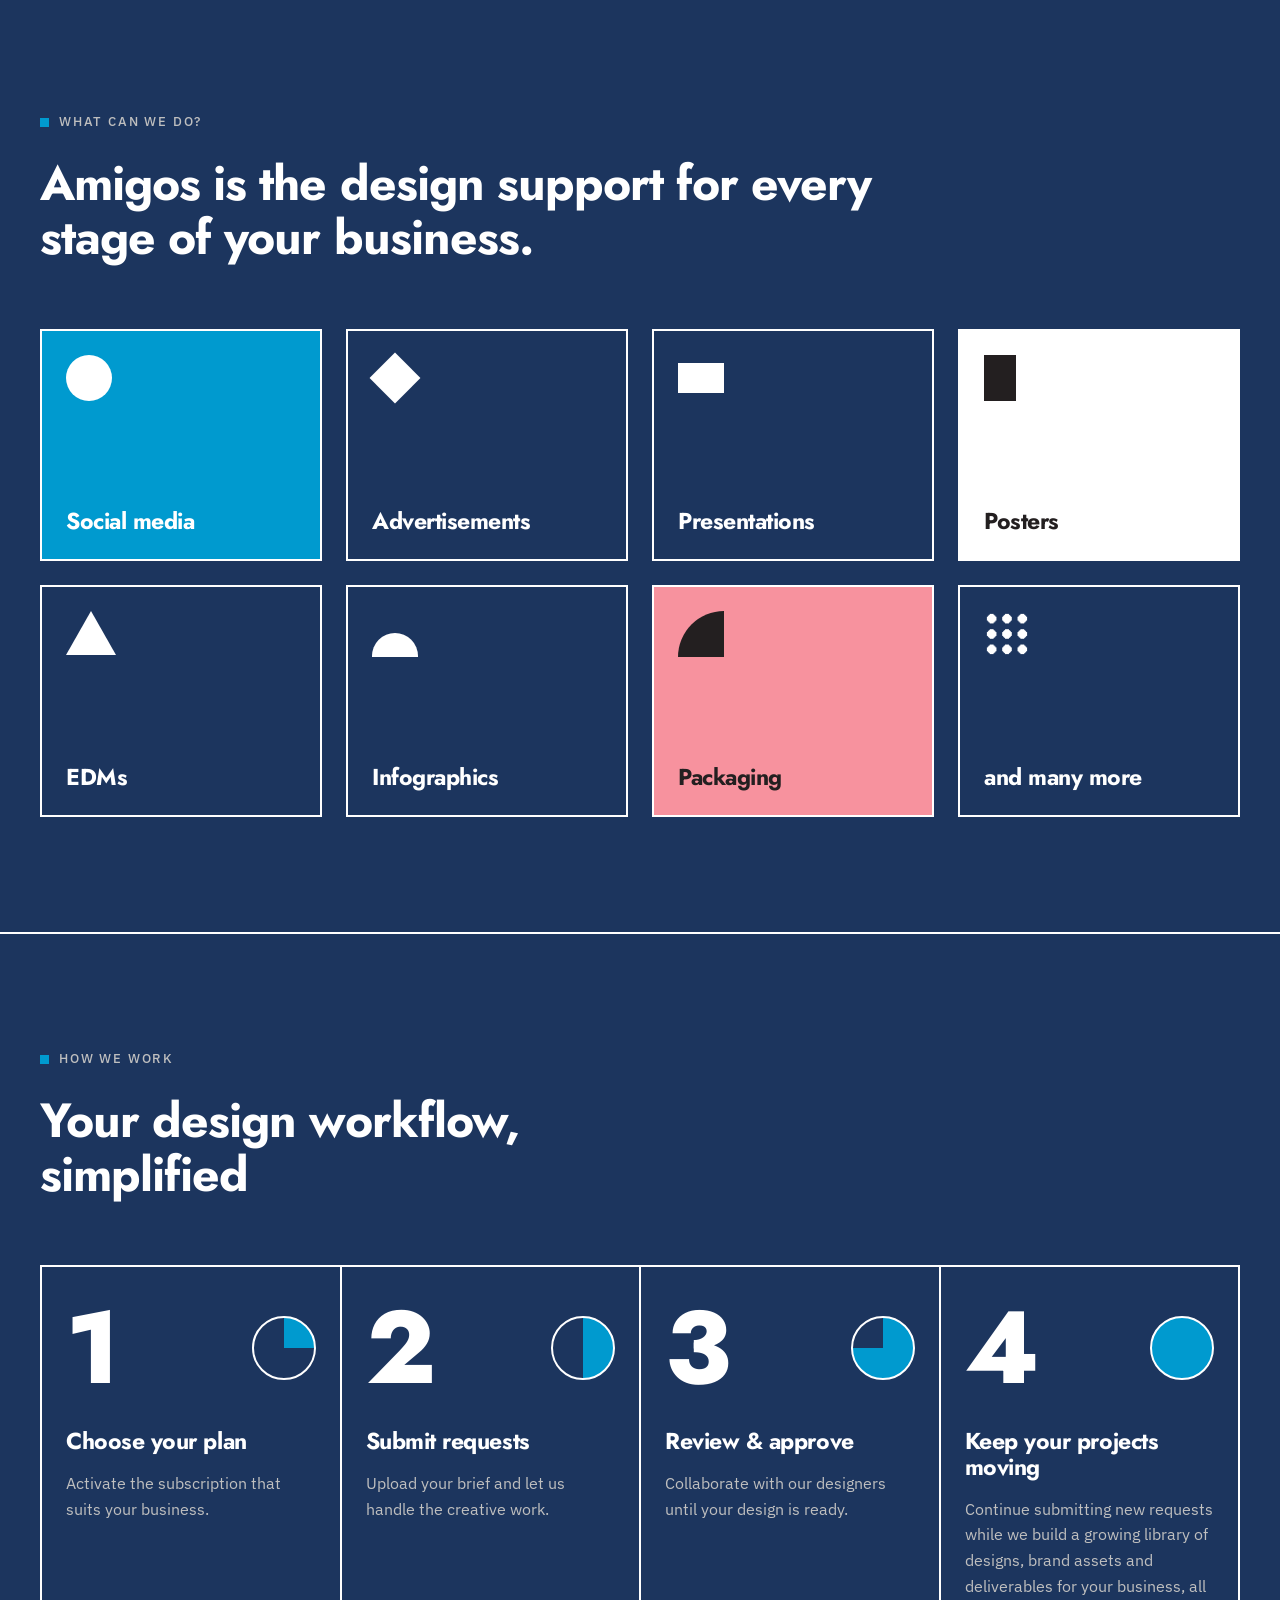
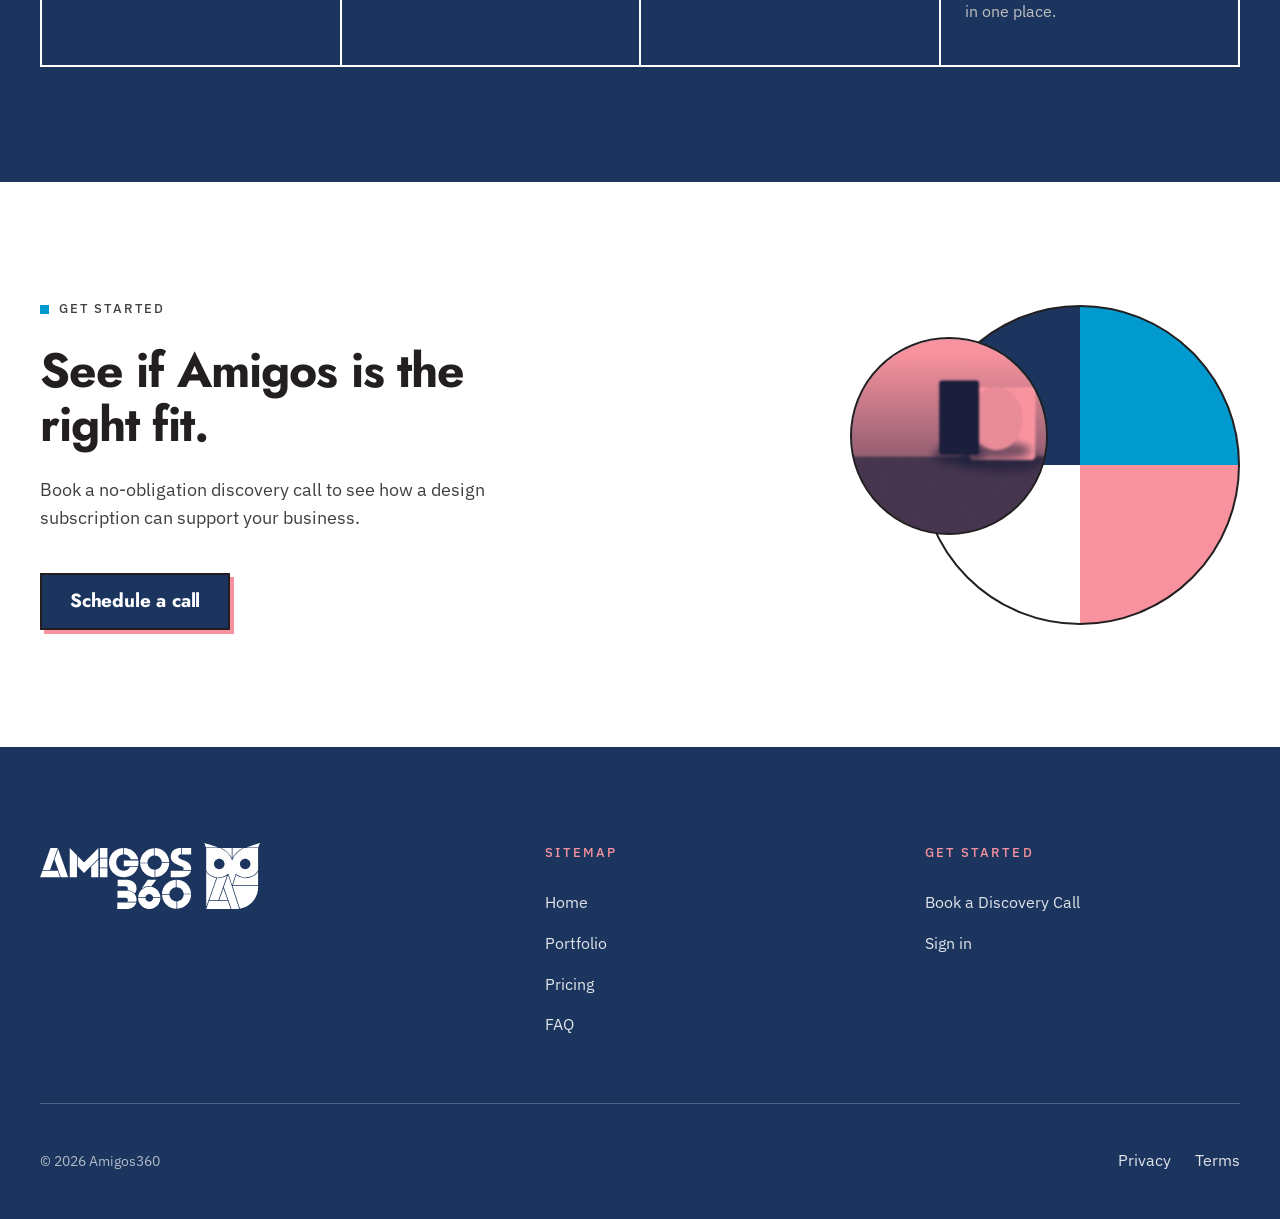
==== commit 7643904e: "Owl mark as the hero figure, and a translucent navbar on scroll HERO. Both homepages now open on the" ====
--- a/index.html
+++ b/index.html
@@ -80,21 +80,27 @@
             </div>
           </div>
 
-          <!-- Signature element: the 360 dial. Four quadrants = one full turn,
-               echoing both the owl mark's geometry and the name. It reappears
-               at quarter-turn increments in "How we work" and again in the CTA band. -->
-          <!-- Photomontage: flat geometry + one duotone photographic cut.
-               TODO: swap the placeholder for real Amigos photography — the
-               duotone treatment is applied in CSS, so any image inherits it. -->
+          <!-- The owl mark, full colour, on a white arch.
+
+               THE ARCH IS LOAD-BEARING, not decoration. The owl artwork is
+               roughly 40% Deep Slate (#1C355E), which is this page's ground —
+               placed bare on slate it loses its right ear, part of the brow
+               and most of the body silhouette. It needs a light ground under
+               it, which is also what the brand guide does on its own dark
+               divider pages: colour owl inside a white shape, never directly
+               on the navy.
+
+               The arch is the cut the duotone photo used to occupy, so the
+               shape vocabulary is unchanged; the slot just holds the brand
+               mark now instead of a placeholder photograph.
+
+               alt="" and aria-hidden: the mark is decorative here. The page
+               already names the brand in the navbar and the h1. -->
           <div class="hero-figure reveal">
-            <img class="hero-owl" src="assets/amigos360-owl-wash-dark.svg" alt="" aria-hidden="true">
-            <div class="hero-dial" aria-hidden="true"></div>
-            <div class="hero-photo photo photo-duo-cerulean photo-arch">
-              <img class="photo-img" src="assets/photo-placeholder-portrait.jpg"
-                   alt="Placeholder for Amigos studio photography" loading="lazy" width="1200" height="1500">
-              <span class="photo-tint" aria-hidden="true"></span>
-            </div>
-            <div class="hero-triangle" aria-hidden="true"></div>
+            <div class="hero-owl-panel" aria-hidden="true">
+              <img class="hero-owl-mark" src="assets/amigos360-owl-colour.svg" alt=""
+                   width="154" height="184">
+            </div>
           </div>
 
         </div>
--- a/css/styles.css
+++ b/css/styles.css
@@ -296,6 +296,24 @@
   z-index: 100;
   background-color: var(--white);
   border-bottom: var(--rule-strong-on-light);
+  transition: background-color 0.2s var(--ease);
+}
+
+/* Scrolled state — added by initNavScroll() past 24px.
+   Webflow equivalent: a "Page scrolled" interaction driving a class.
+
+   92%, not lower, because of the lockup. Its white shapes are opaque
+   knockouts: as the bar tints toward the content behind it, those shapes stay
+   pure white and start reading as lighter patches inside the mark. At 92% over
+   slate the bar lands around #F2F3F5 and the delta is imperceptible; at 80% it
+   is not. The blur does the visible work here, not the alpha.
+
+   Ink on the tinted bar still measures ~14:1, so nothing about legibility
+   changes — this is purely about the mark sitting flush. */
+.navbar-scrolled {
+  background-color: rgba(255, 255, 255, 0.92);
+  -webkit-backdrop-filter: blur(12px);
+  backdrop-filter: blur(12px);
 }
 
 .navbar-inner {
@@ -671,61 +689,40 @@
   margin-top: var(--s-xl);
 }
 
-/* Hero composition — the signature 360 dial */
+/* Hero composition — the owl mark, full colour, on a white arch.
+   Replaces the previous dial + duotone photo + triangle montage.
+
+   THE ARCH IS NOT DECORATION. The owl artwork is roughly 40% Deep Slate
+   (#1C355E), which is this page's ground — placed bare on slate it loses its
+   right ear, part of the brow and most of the body silhouette. It needs a
+   light ground under it, which is also exactly what the brand guide does on
+   its own dark divider pages: colour owl inside a white shape, never directly
+   on the navy.
+
+   The arch cut is the one the duotone photo used to occupy, so the shape
+   vocabulary is unchanged — the slot just holds the brand mark now instead of
+   a placeholder photograph. */
 .hero-figure {
   position: relative;
-  aspect-ratio: 1;
   width: 100%;
-}
-
-/* Width + aspect-ratio, never four unequal insets — insets made this an ellipse. */
-.hero-dial {
+  aspect-ratio: 5 / 6;
+}
+
+.hero-owl-panel {
   position: absolute;
-  top: 4%;
-  left: 4%;
-  width: 82%;
-  aspect-ratio: 1;
-  border-radius: 50%;
-  border: var(--border-w) solid var(--fg);
-  background-image: conic-gradient(
-    var(--cerulean)   0deg  90deg,
-    var(--white)      90deg 180deg,
-    var(--blush)      180deg 270deg,
-    var(--ground)      270deg 360deg
-  );
-}
-
-/* The montage element: a duotone photo cut to an arch, overlapping the dial.
-   Arch, circle, triangle — three primitives, one of them photographic. */
-.hero-photo {
-  position: absolute;
-  left: -6%;
-  bottom: -4%;
-  width: 42%;
-  aspect-ratio: 3 / 4;
-  border: var(--border-w) solid var(--fg);
-  z-index: 2;
-}
-
-.hero-triangle {
-  position: absolute;
-  right: 12%;
-  top: 4%;
-  width: 0;
-  height: 0;
-  border-left: 46px solid transparent;
-  border-right: 46px solid transparent;
-  border-bottom: 80px solid var(--white);
-}
-
-/* Owl at low emphasis, bleeding off the hero's right edge (clipped by
-   .section-hero overflow). Flat pale tint rather than opacity — Bauhaus
-   colour blocking stays honest, and it never competes with the dial. */
-.hero-owl {
-  position: absolute;
-  right: -26%;
-  bottom: -6%;
-  width: 76%;
+  inset: 0;
+  background-color: var(--white);
+  border-radius: 999px 999px 0 0;   /* same cut as .photo-arch */
+  display: flex;
+  align-items: flex-end;
+  justify-content: center;
+  padding: 16% 12% 9%;
+  overflow: hidden;
+}
+
+.hero-owl-mark {
+  width: 100%;
+  height: auto;
 }
 
 /* ===== SOCIAL PROOF ===== */
@@ -1013,8 +1010,6 @@
   .hero-inner { grid-template-columns: 1fr; gap: var(--s-xl); }
   .hero-figure { max-width: 440px; }
   .hero-heading { max-width: 18ch; }
-  /* Pull the photo arch back in frame on a narrow canvas. */
-  .hero-photo { left: 0; width: 40%; }
 
   .services-grid { grid-template-columns: repeat(2, 1fr); }
   .process-grid { grid-template-columns: repeat(2, 1fr); }
@@ -1051,7 +1046,6 @@
   .navbar-symbol   { display: block; }
 
   .hero-actions { flex-direction: column; align-items: stretch; }
-  .hero-triangle { border-left-width: 30px; border-right-width: 30px; border-bottom-width: 54px; }
 
   .services-grid { grid-template-columns: 1fr; }
   .process-grid { grid-template-columns: 1fr; }
@@ -1602,3 +1596,362 @@
   .portfolio-tile-wide { grid-column: span 1; }
   .filter-button { flex: 1 1 auto; }
 }
+
+/* =========================================================================
+   LONG-FORM HOME (home-full.html)
+   Components modelled on the cyagen reference's section inventory, rendered
+   in this system's own language: flat blocks, zero radius, hard shadows,
+   construction left visible. Nothing here is a soft SaaS card.
+
+   Everything below is additive — index.html does not load any of it.
+   ========================================================================= */
+
+/* ----- Section head with a "see all" link ----- */
+.section-head-row {
+  display: flex;
+  align-items: flex-end;
+  justify-content: space-between;
+  gap: var(--s-lg);
+  margin-bottom: var(--s-xl);
+}
+
+/* An arrow that shifts on hover rather than a underline that appears — the
+   motion is the affordance, and it moves along the reading direction. */
+.section-link {
+  flex-shrink: 0;
+  display: inline-flex;
+  align-items: center;
+  gap: var(--s-xs);
+  padding-block: 6px;
+  font-family: var(--font-display);
+  font-size: 1.0625rem;
+  font-weight: 600;
+  border-bottom: 2px solid var(--cerulean);
+}
+.section-link-arrow { transition: transform 0.18s var(--ease); }
+@media (hover: hover) and (pointer: fine) {
+  .section-link:hover .section-link-arrow { transform: translateX(4px); }
+}
+
+/* ----- Hero trust strip ----- */
+.trust-strip {
+  display: flex;
+  align-items: center;
+  gap: var(--s-lg);
+  flex-wrap: wrap;
+  margin-top: var(--s-2xl);
+  padding-top: var(--s-lg);
+  border-top: var(--rule);
+}
+
+.trust-stat {
+  font-family: var(--font-body);
+  font-size: var(--fs-label);
+  font-weight: 500;
+  letter-spacing: 0.14em;
+  text-transform: uppercase;
+  color: var(--fg-muted);
+  flex-shrink: 0;
+}
+
+.trust-logos {
+  display: flex;
+  flex-wrap: wrap;
+  gap: var(--s-md);
+  flex: 1 1 320px;
+}
+
+.trust-slot {
+  flex: 1 1 96px;
+  min-height: 44px;
+  display: flex;
+  align-items: center;
+  justify-content: center;
+  padding: 6px 10px;
+  border: var(--rule);
+  font-family: var(--font-body);
+  font-size: 0.6875rem;
+  font-weight: 500;
+  letter-spacing: 0.1em;
+  text-transform: uppercase;
+  color: var(--fg-muted);
+}
+
+/* ----- Benefits grid -----
+   Six claims, each lifted from an answer the client already supplied on the
+   FAQ page. Nothing here is invented copy — see the source note on each item
+   in the markup. */
+.section-benefits {
+  padding-block: var(--section-py);
+  border-bottom: var(--rule-strong);
+}
+
+.benefits-grid {
+  display: grid;
+  grid-template-columns: repeat(3, 1fr);
+  gap: var(--s-md);
+}
+
+.benefit {
+  display: flex;
+  flex-direction: column;
+  gap: var(--s-md);
+  padding: var(--s-lg) var(--s-md);
+  border: var(--border-w) solid var(--fg);
+}
+
+/* The icon reuses .service-icon primitives, at a smaller size */
+.benefit-icon {
+  width: 34px;
+  height: 34px;
+  flex-shrink: 0;
+  background-color: var(--cerulean);
+}
+.benefit-icon-circle  { border-radius: 50%; }
+.benefit-icon-quarter { border-radius: 100% 0 0 0; }
+.benefit-icon-semi    { height: 18px; border-radius: 34px 34px 0 0; margin-top: 16px; }
+.benefit-icon-diamond { transform: rotate(45deg); width: 26px; height: 26px; margin: 4px; }
+.benefit-icon-bar     { height: 20px; margin-block: 7px; }
+.benefit-icon-tall    { width: 22px; }
+
+.benefit-title {
+  font-size: 1.1875rem;
+  font-weight: 700;
+  line-height: var(--lh-snug);
+}
+
+.benefit-body {
+  font-size: var(--fs-body-sm);
+  color: var(--fg-muted);
+}
+
+/* ----- Testimonials -----
+   One card visible at a time, stepped by hard square controls. Webflow
+   equivalent: the native Slider component.
+
+   Every field is a labelled placeholder. No quote, name, company or rating is
+   invented here: a plausible-looking fake review stops reading as a
+   placeholder the moment somebody screenshots it. */
+.section-testimonials {
+  padding-block: var(--section-py);
+  border-bottom: var(--rule-strong);
+}
+
+.testimonial-stage { position: relative; }
+
+.testimonial-card {
+  display: grid;
+  grid-template-columns: 200px 1fr;
+  gap: var(--s-xl);
+  padding: var(--s-lg);
+  border: var(--border-w) solid var(--fg);
+  box-shadow: var(--print-shadow);
+}
+
+.testimonial-figure {
+  aspect-ratio: 1;
+  border: var(--border-w) solid var(--fg);
+  background-color: var(--cerulean-deep);
+  display: flex;
+  align-items: flex-end;
+  padding: 12px;
+}
+
+.testimonial-quote {
+  font-family: var(--font-display);
+  font-size: clamp(1.25rem, 2.2vw, 1.75rem);
+  font-weight: 500;
+  line-height: 1.35;
+  letter-spacing: -0.015em;
+}
+
+.testimonial-attrib {
+  margin-top: var(--s-lg);
+  padding-top: var(--s-md);
+  border-top: var(--rule);
+}
+
+.testimonial-name {
+  font-family: var(--font-display);
+  font-size: 1.0625rem;
+  font-weight: 700;
+}
+
+.testimonial-role {
+  font-family: var(--font-body);
+  font-size: var(--fs-label);
+  font-weight: 500;
+  letter-spacing: 0.1em;
+  text-transform: uppercase;
+  color: var(--fg-muted);
+  margin-top: 4px;
+}
+
+/* Five UNFILLED squares plus an explicit label. Drawing five filled stars with
+   no review behind them would be publishing a rating the client has not
+   earned; an empty row reads unambiguously as "not yet supplied". */
+.testimonial-rating {
+  display: flex;
+  align-items: center;
+  gap: 6px;
+  margin-bottom: var(--s-md);
+}
+
+.rating-slot {
+  width: 13px;
+  height: 13px;
+  border: 2px solid var(--fg-muted);
+}
+
+.rating-label {
+  margin-left: var(--s-xs);
+  font-family: var(--font-body);
+  font-size: 0.6875rem;
+  font-weight: 500;
+  letter-spacing: 0.1em;
+  text-transform: uppercase;
+  color: var(--fg-muted);
+}
+
+.testimonial-controls {
+  display: flex;
+  align-items: center;
+  gap: var(--s-md);
+  margin-top: var(--s-lg);
+}
+
+.testimonial-arrow {
+  width: 48px;
+  height: 48px;
+  display: flex;
+  align-items: center;
+  justify-content: center;
+  border: var(--border-w) solid var(--fg);
+  font-size: 1.25rem;
+  line-height: 1;
+  transition: background-color 0.16s var(--ease), color 0.16s var(--ease);
+}
+@media (hover: hover) and (pointer: fine) {
+  .testimonial-arrow:hover { background-color: var(--fg); color: var(--on-light); }
+}
+
+.testimonial-count {
+  font-family: var(--font-body);
+  font-size: var(--fs-label);
+  font-weight: 500;
+  letter-spacing: 0.14em;
+  color: var(--fg-muted);
+}
+
+/* ----- Plan preview (3 cards side by side) -----
+   .plan-cards is display:none until 768 on the pricing page. The preview needs
+   them visible at every width, so it opts out with its own modifier rather
+   than fighting that rule. */
+.plan-cards-preview {
+  display: grid;
+  grid-template-columns: repeat(3, 1fr);
+  gap: var(--s-md);
+  align-items: start;
+}
+.plan-cards-preview .plan-card { margin-bottom: 0; }
+
+.plan-card-featured { box-shadow: 6px 6px 0 var(--cerulean); }
+
+/* ----- Email capture, inside the light CTA band -----
+   The form wraps the field, the button, the error and the terms checkbox —
+   everything that gates the submit belongs to the form element. Only the
+   success panel sits outside, because the form itself gets hidden on success. */
+.signup-form {
+  margin-top: var(--s-lg);
+  max-width: 34rem;
+}
+
+.signup-row {
+  display: flex;
+  flex-wrap: wrap;
+  gap: var(--s-sm);
+}
+
+.signup-field { flex: 1 1 220px; }
+
+.signup-input {
+  width: 100%;
+  padding: 15px 14px;
+  border: var(--border-w) solid var(--on-light);
+  border-radius: 0;
+  background-color: var(--white);
+  font-family: var(--font-body);
+  font-size: var(--fs-body-sm);
+  color: var(--on-light);
+}
+.signup-input::placeholder { color: var(--black-50); }
+.signup-input-error { border-color: #C0392B; }
+
+.signup-error {
+  margin-top: var(--s-xs);
+  font-family: var(--font-body);
+  font-size: var(--fs-label);
+  color: #C0392B;
+}
+
+.signup-terms {
+  display: flex;
+  align-items: flex-start;
+  gap: 10px;
+  margin-top: var(--s-md);
+  max-width: 44ch;
+  font-size: var(--fs-label);
+  color: var(--black-75);
+}
+
+/* 24px, not 20 — WCAG 2.5.8 wants a 24x24 minimum and a standalone checkbox
+   gets no exemption from it. (The Terms / Privacy links beside it are inline
+   within a sentence, which 2.5.8 does exempt.) */
+.signup-checkbox {
+  flex-shrink: 0;
+  width: 24px;
+  height: 24px;
+  margin: 0;
+  accent-color: var(--cerulean);
+}
+
+.signup-success {
+  margin-top: var(--s-lg);
+  padding: var(--s-md);
+  border: var(--border-w) solid var(--on-light);
+  background-color: var(--white);
+  box-shadow: 4px 4px 0 var(--cerulean);
+  max-width: 34rem;
+}
+
+.signup-success-title {
+  font-family: var(--font-display);
+  font-size: 1.1875rem;
+  font-weight: 700;
+  margin-bottom: var(--s-xs);
+}
+
+.signup-success-body { font-size: var(--fs-body-sm); color: var(--black-75); }
+
+/* ----- Long-form home: responsive ----- */
+@media screen and (max-width: 992px) {
+  .benefits-grid { grid-template-columns: repeat(2, 1fr); }
+  .plan-cards-preview { grid-template-columns: 1fr; }
+  .testimonial-card { grid-template-columns: 140px 1fr; gap: var(--s-lg); }
+}
+
+@media screen and (max-width: 768px) {
+  .section-head-row { flex-direction: column; align-items: flex-start; gap: var(--s-md); }
+
+  /* The portrait slot stops earning its column at this width */
+  .testimonial-card { grid-template-columns: 1fr; }
+  .testimonial-figure { max-width: 140px; }
+
+  .trust-strip { gap: var(--s-md); }
+}
+
+@media screen and (max-width: 480px) {
+  .benefits-grid { grid-template-columns: 1fr; }
+  .signup-field { flex: 1 1 100%; }
+  .testimonial-card { padding: var(--s-md); }
+}
